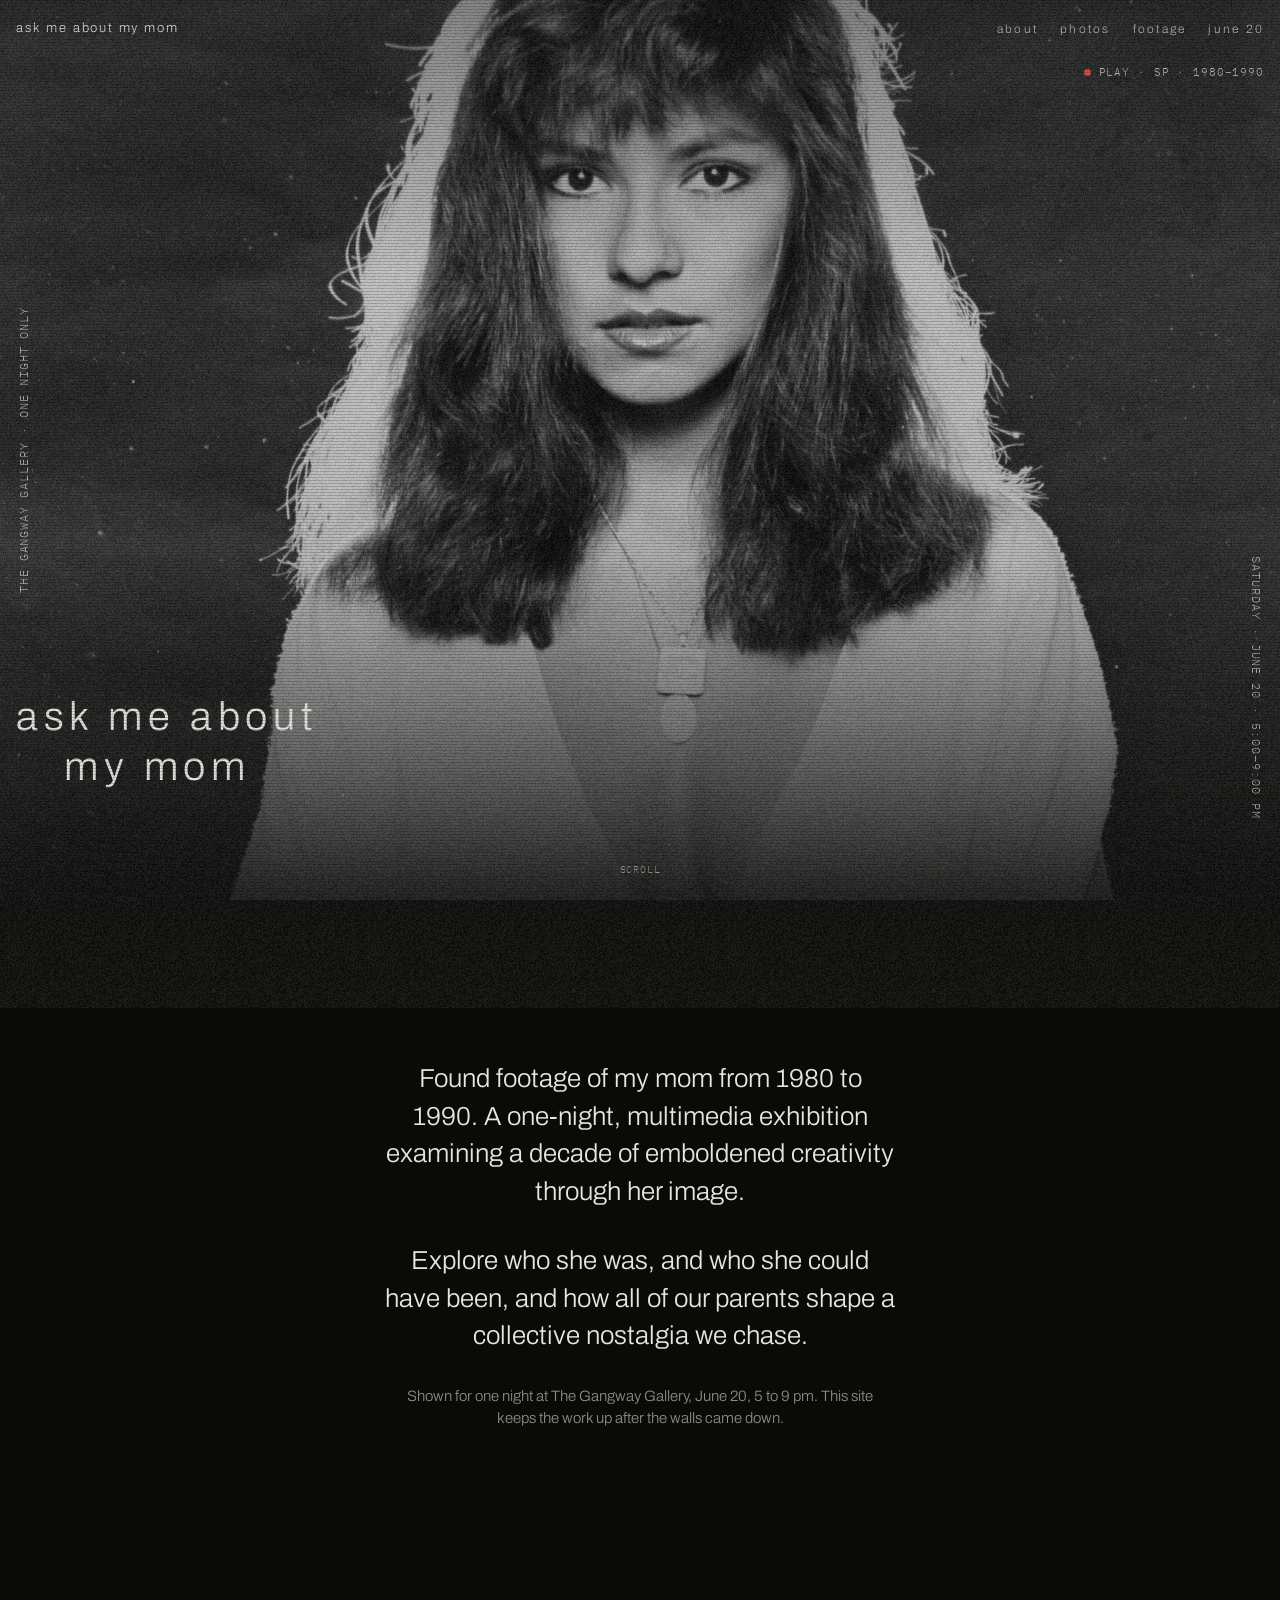
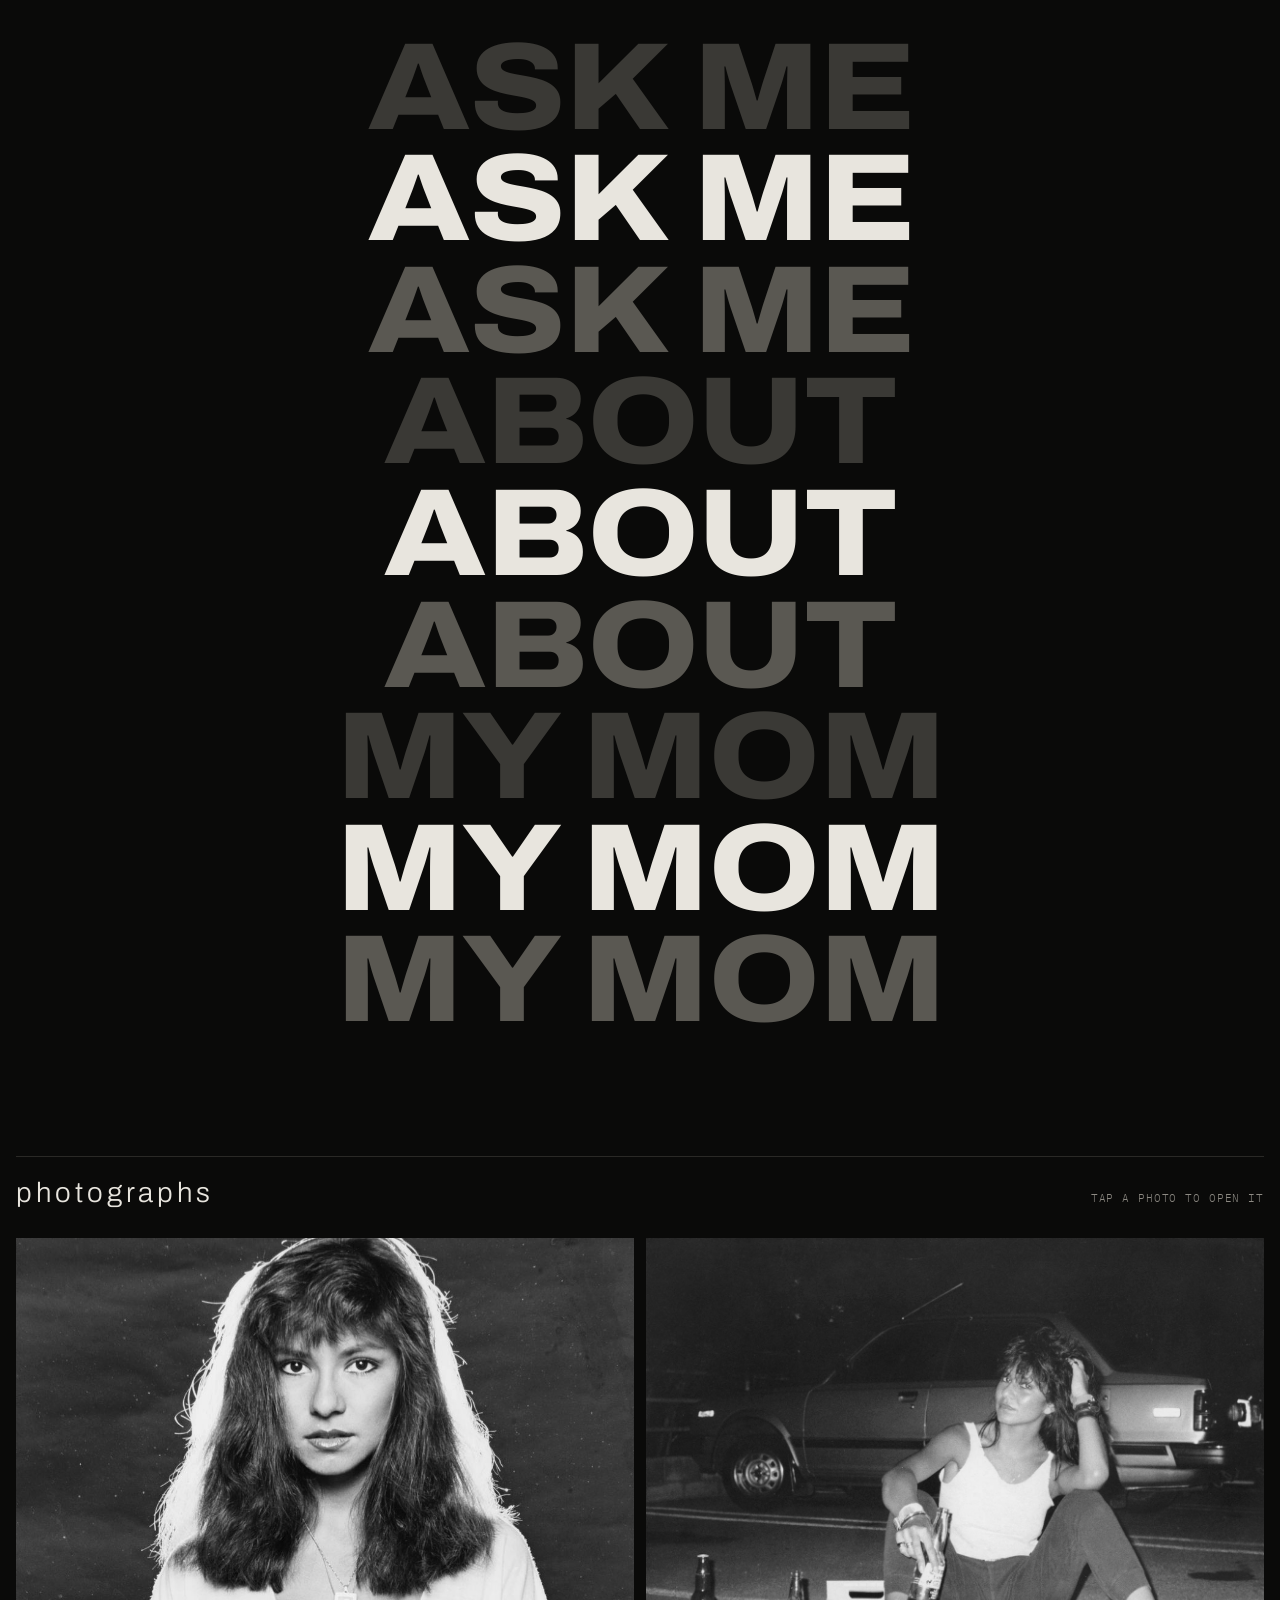
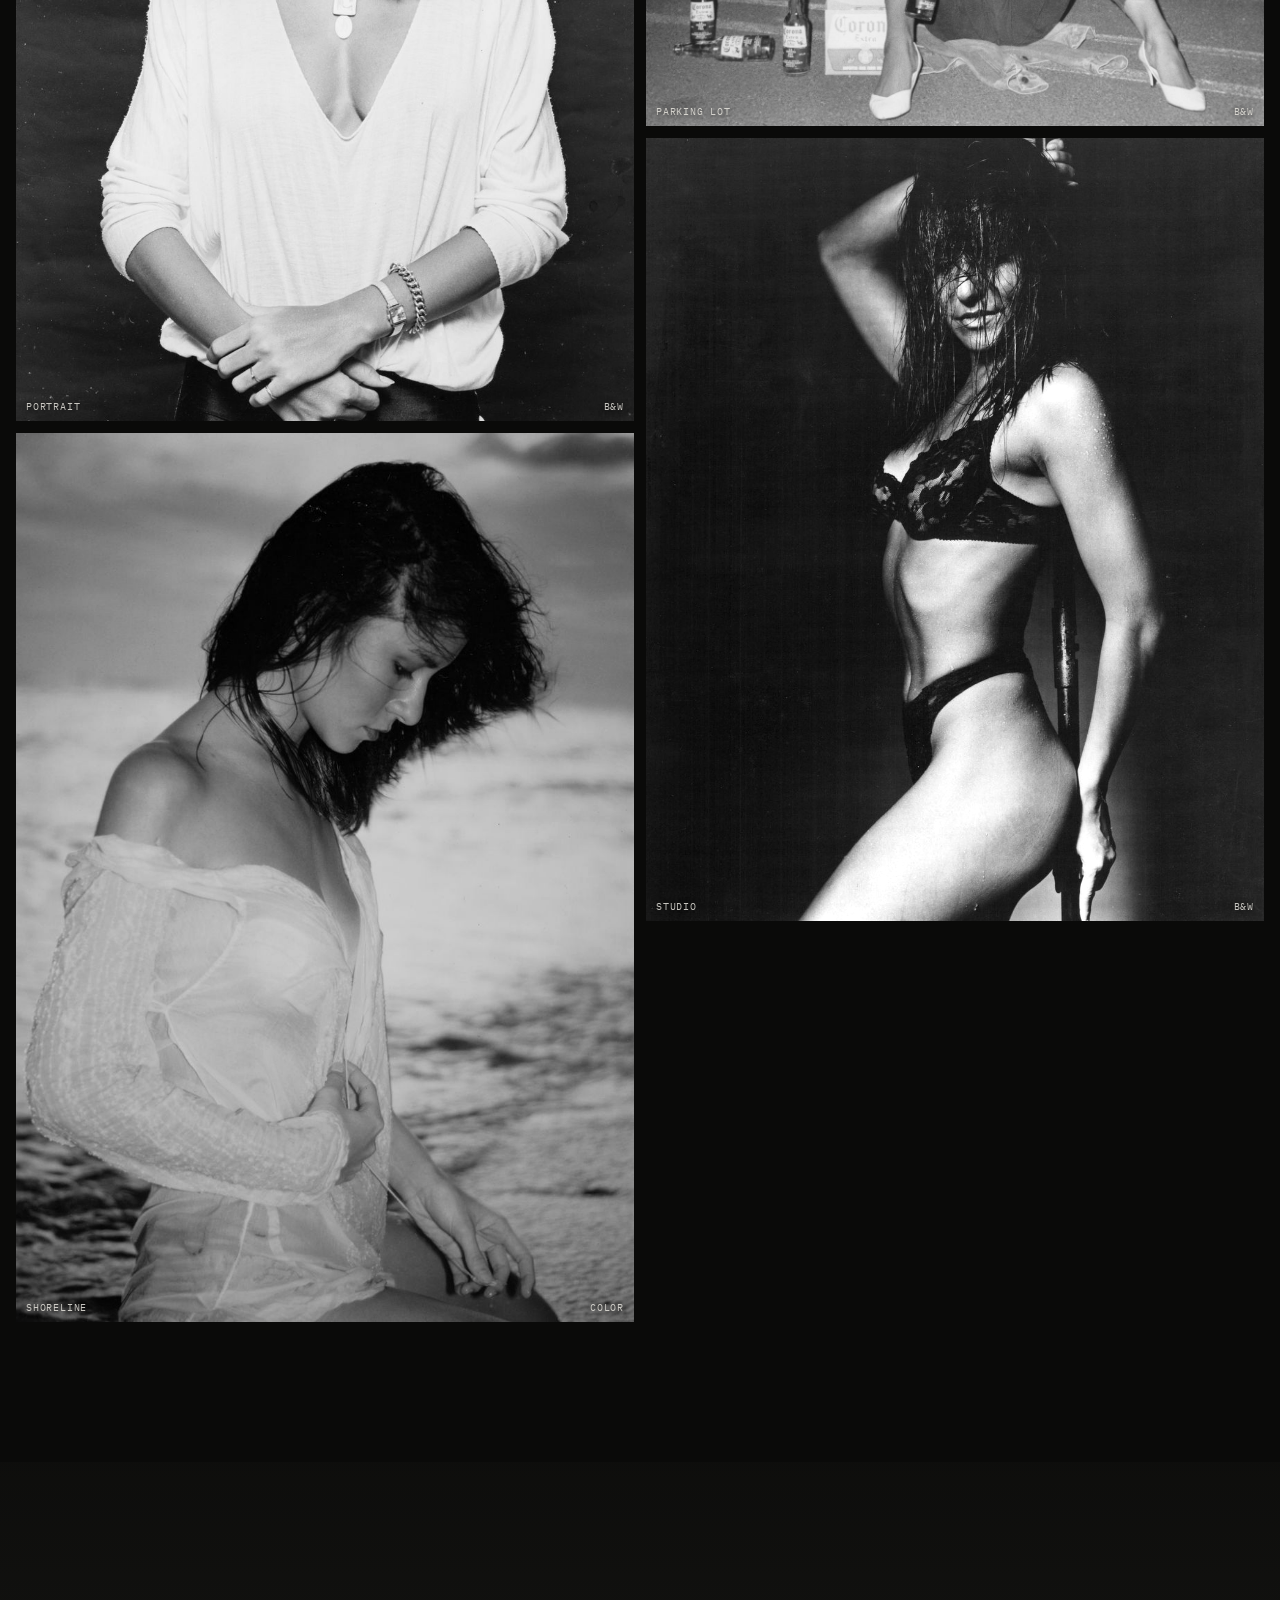
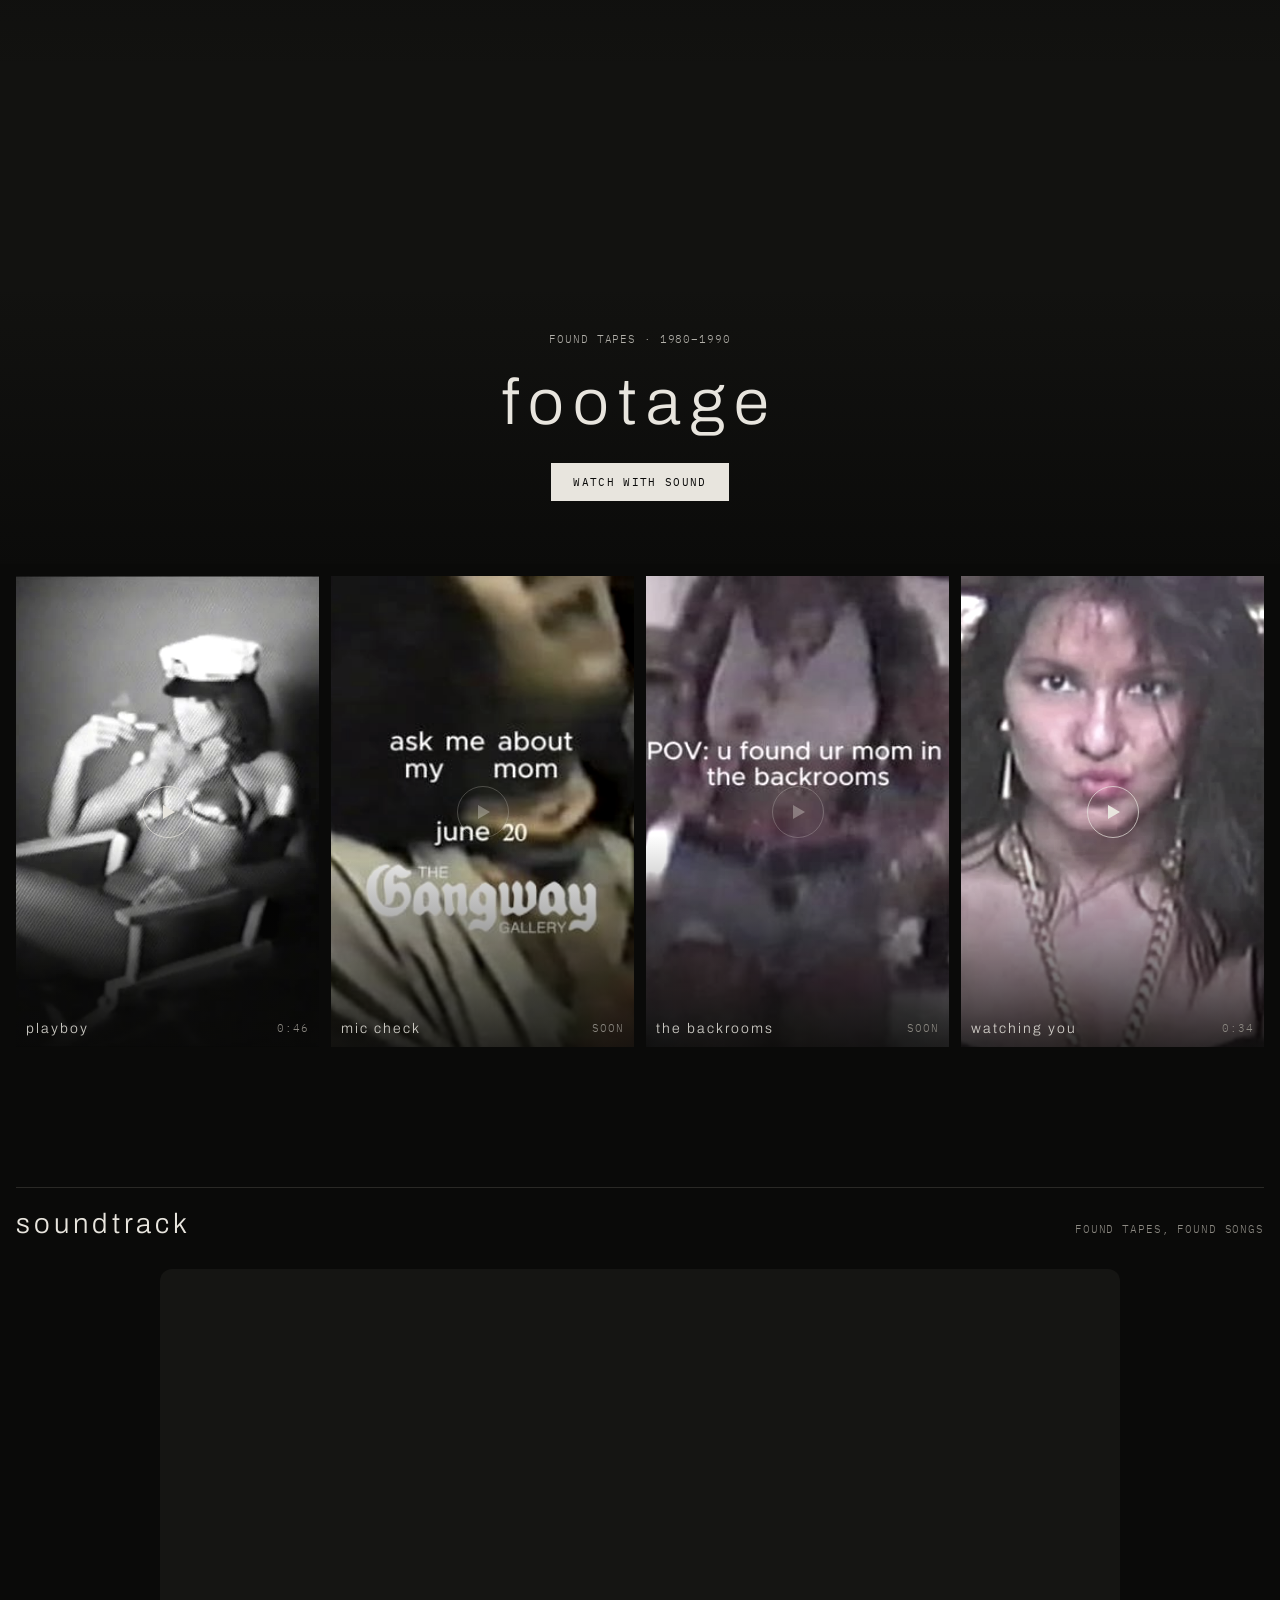
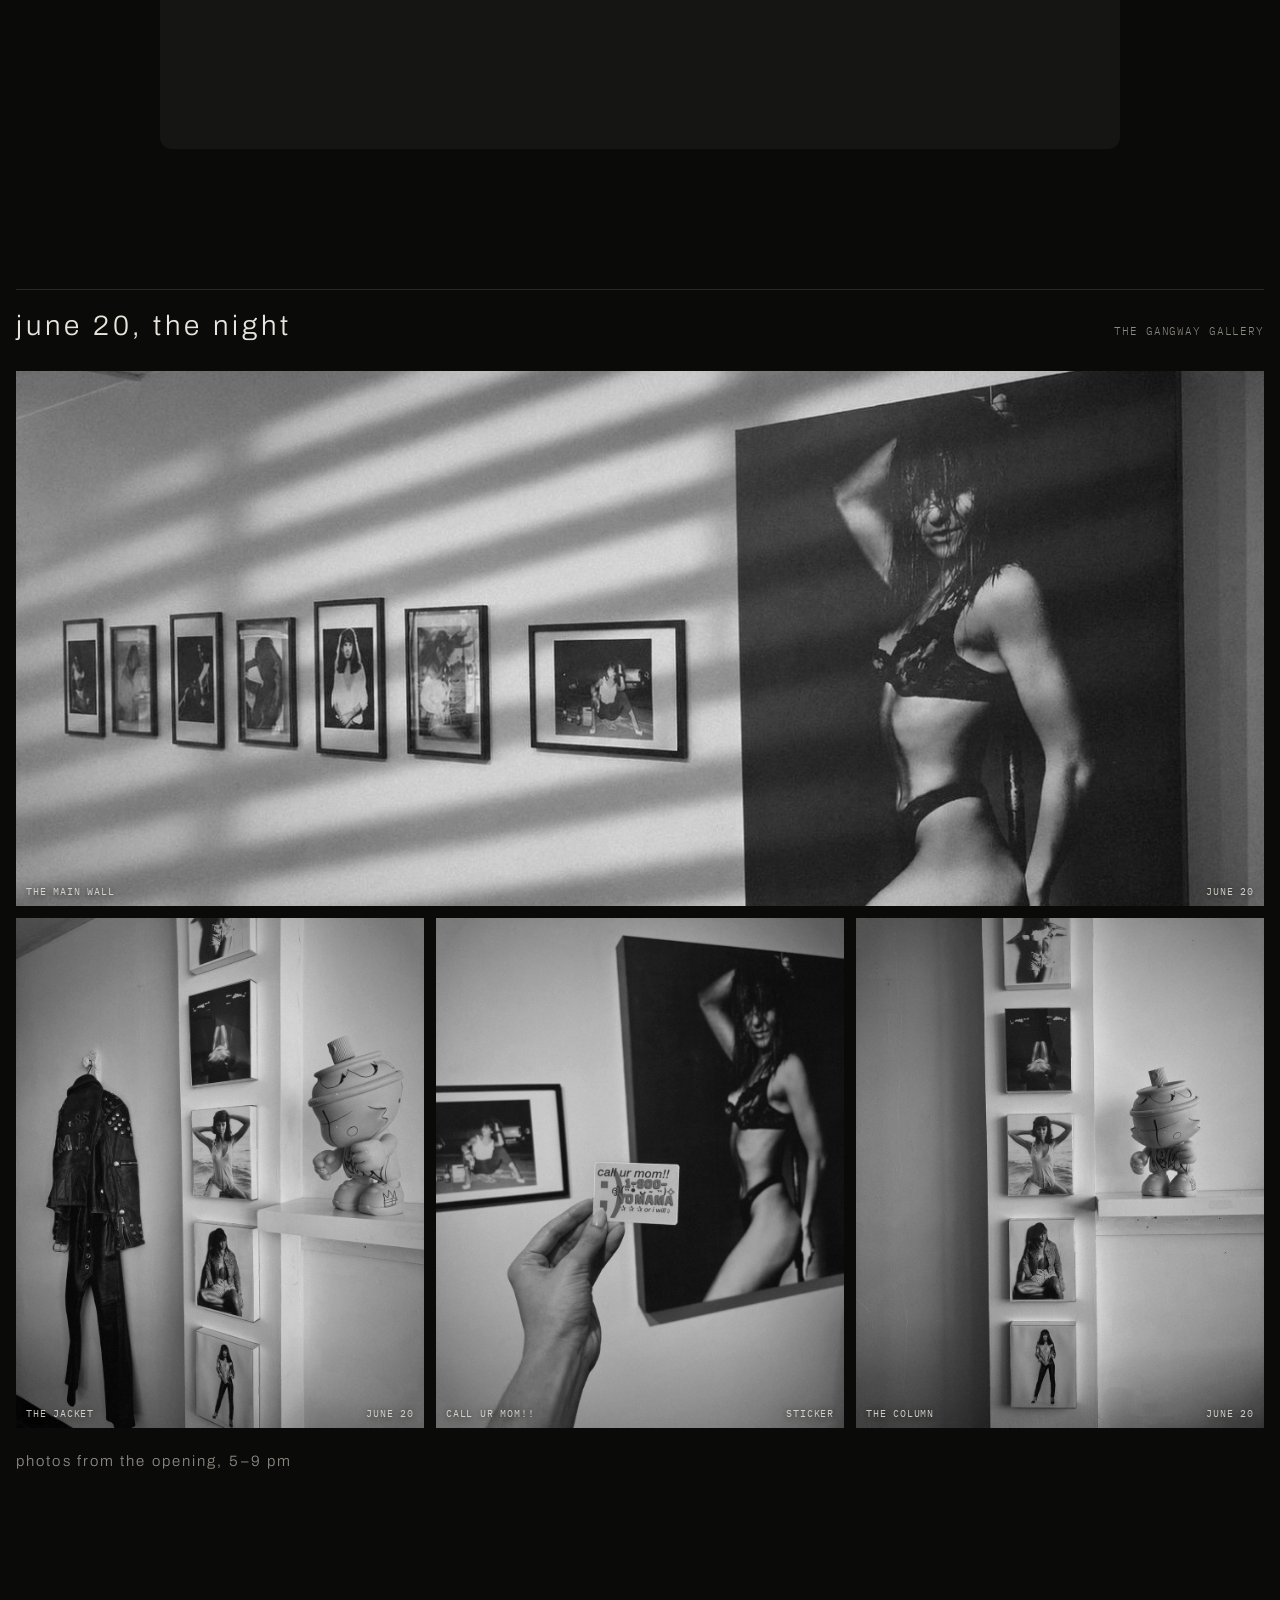
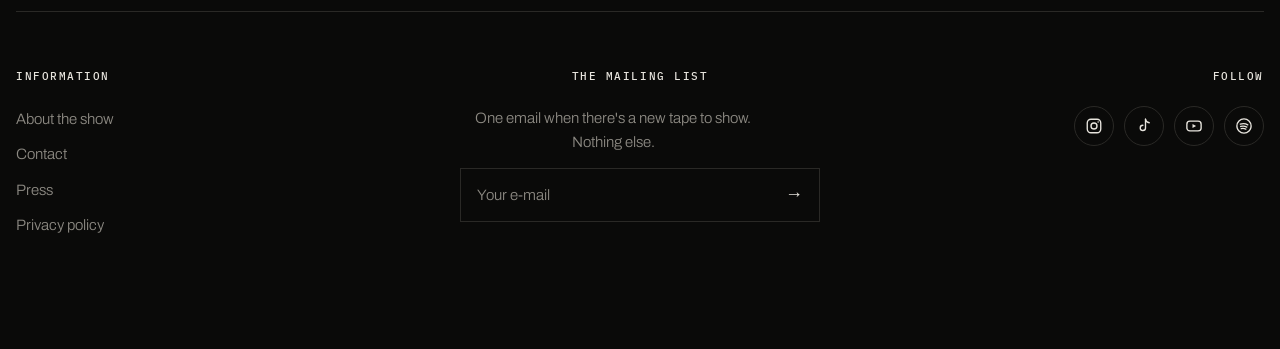
==== index.html @ 62e490b9 "Footage: last card plays the watching you tape with a close still as its cover" ====
<!doctype html>
<html lang="en">
  <head>
    <meta charset="utf-8" />
    <meta name="viewport" content="width=device-width, initial-scale=1, viewport-fit=cover" />
    <meta
      name="description"
      content="A one-night exhibition of found footage and photographs of my mom, 1980 to 1990. The Gangway Gallery, June 20."
    />
    <link rel="canonical" href="https://lanasaldania.com/" />
    <meta property="og:type" content="website" />
    <meta property="og:site_name" content="ask me about my mom" />
    <meta property="og:url" content="https://lanasaldania.com/" />
    <meta property="og:title" content="ask me about my mom" />
    <meta
      property="og:description"
      content="Found footage of my mom from 1980 to 1990. A one-night exhibition at The Gangway Gallery."
    />
    <meta
      property="og:image"
      content="https://lanasaldania.com/media/og/og.jpg"
    />
    <meta property="og:image:width" content="1200" />
    <meta property="og:image:height" content="630" />
    <meta
      property="og:image:alt"
      content="Black and white portrait of a woman in a white blouse next to the words ask me about my mom"
    />
    <meta name="twitter:card" content="summary_large_image" />
    <meta name="twitter:title" content="ask me about my mom" />
    <meta
      name="twitter:description"
      content="Found footage of my mom from 1980 to 1990. A one-night exhibition at The Gangway Gallery."
    />
    <meta
      name="twitter:image"
      content="https://lanasaldania.com/media/og/og.jpg"
    />
    <meta name="theme-color" content="#0a0a09" />
    <title>ask me about my mom</title>
    <link rel="preconnect" href="https://fonts.googleapis.com" />
    <link rel="preconnect" href="https://fonts.gstatic.com" crossorigin />
    <link
      rel="stylesheet"
      href="https://fonts.googleapis.com/css2?family=Archivo:wdth,wght@62..125,200..900&family=IBM+Plex+Mono:wght@400;500&display=swap"
    />
    <link rel="stylesheet" href="css/style.css" />
  </head>
  <body>
    <div class="grain" id="grain" aria-hidden="true"></div>
    <div class="scan" aria-hidden="true"></div>

    <nav class="nav">
      <a class="mark label" href="#top">ask me about my mom</a>
      <ul class="label">
        <li><a href="#about">about</a></li>
        <li><a href="#photos">photos</a></li>
        <li><a href="#footage">footage</a></li>
        <li><a href="#night">june 20</a></li>
      </ul>
    </nav>

    <header class="hero" id="top">
      <img
        src="media/img/photos/portrait.jpg"
        alt="Black and white portrait of her in a loose white blouse"
        fetchpriority="high"
      />
      <div class="tc mono"><i></i>play · sp · 1980–1990</div>
      <div class="edge l mono">the gangway gallery · one night only</div>
      <h1 class="hero-title label"><span>ask me about</span><span>my mom</span></h1>
      <div class="edge r mono">saturday · june 20 · 5:00–9:00 pm</div>
      <div class="cue mono">scroll</div>
    </header>

    <main>
      <section class="wrap" id="about">
        <div class="statement">
          <div>
            <p>
              Found footage of my mom from 1980 to 1990. A one-night, multimedia exhibition
              examining a decade of emboldened creativity through her image.
            </p>
            <p>
              Explore who she was, and who she could have been, and how all of our parents shape a
              collective nostalgia we chase.
            </p>
            <p class="small">
              Shown for one night at The Gangway Gallery, June 20, 5 to 9 pm. This site keeps the
              work up after the walls came down.
            </p>
          </div>
        </div>
      </section>

      <section class="stack wrap" aria-label="ask me about my mom">
        <div class="stack-row" aria-hidden="true">
          <div class="stack-word"><span>ask me</span><span>ask me</span><span>ask me</span></div>
          <div class="stack-word"><span>about</span><span>about</span><span>about</span></div>
          <div class="stack-word"><span>my mom</span><span>my mom</span><span>my mom</span></div>
        </div>
      </section>

      <section class="wrap" id="photos">
        <div class="head">
          <h2 class="label">photographs</h2>
          <span class="mono">tap a photo to open it</span>
        </div>
        <div class="gallery" id="gallery">
          <button class="tile" type="button">
            <img
              src="media/img/photos/portrait-sm.jpg"
              data-full="media/img/photos/portrait.jpg"
              width="1010"
              height="1280"
              alt="Studio portrait in a loose white blouse"
              loading="lazy"
            />
            <figcaption><span>portrait</span><span>b&amp;w</span></figcaption>
          </button>
          <button class="tile" type="button">
            <img
              src="media/img/photos/beach3-sm.jpg"
              data-full="media/img/photos/beach3.jpg"
              width="890"
              height="1280"
              alt="Sitting at the water's edge at dusk in a sheer white shirt"
              loading="lazy"
            />
            <figcaption><span>shoreline</span><span>color</span></figcaption>
          </button>
          <button class="tile" type="button">
            <img
              src="media/img/photos/corona-sm.jpg"
              data-full="media/img/photos/corona.jpg"
              width="1280"
              height="1010"
              alt="Sitting on the pavement in front of a car at night with a bottle in hand"
              loading="lazy"
            />
            <figcaption><span>parking lot</span><span>b&amp;w</span></figcaption>
          </button>
          <button class="tile" type="button">
            <img
              src="media/img/photos/poledance-sm.jpg"
              data-full="media/img/photos/poledance.jpg"
              width="1010"
              height="1280"
              alt="Studio photo against a black backdrop, one arm raised over her head"
              loading="lazy"
            />
            <figcaption><span>studio</span><span>b&amp;w</span></figcaption>
          </button>
        </div>
      </section>

      <section class="tape-banner" id="footage" aria-label="Footage">
        <video
          id="bannerVideo"
          data-src="media/video/found-tapes.mp4"
          muted
          loop
          playsinline
          preload="none"
          aria-hidden="true"
        ></video>
        <div class="tape-banner-text">
          <p class="mono">found tapes · 1980–1990</p>
          <h2 class="label">footage</h2>
          <button
            class="tape-banner-btn"
            type="button"
            data-video="media/video/found-tapes.mp4"
            data-title="found tapes"
          >
            watch with sound
          </button>
        </div>
      </section>

      <section class="wrap" aria-label="More tapes">
        <div class="reels">
          <button
            class="reel"
            type="button"
            data-video="media/video/playboy.mp4"
            data-title="playboy"
          >
            <img src="media/video/playboy-poster.jpg" alt="" loading="lazy" />
            <span class="play"></span>
            <span class="meta"><span class="label">playboy</span><span class="mono">0:46</span></span>
          </button>
          <button class="reel" type="button" data-title="mic check">
            <img src="media/img/footage/mic.jpg" alt="" loading="lazy" />
            <span class="play"></span>
            <span class="meta"><span class="label">mic check</span><span class="mono">soon</span></span>
          </button>
          <button class="reel" type="button" data-title="the backrooms">
            <img src="media/img/footage/hall.jpg" alt="" loading="lazy" />
            <span class="play"></span>
            <span class="meta"><span class="label">the backrooms</span><span class="mono">soon</span></span>
          </button>
          <button
            class="reel"
            type="button"
            data-video="media/video/watching-you.mp4"
            data-title="watching you"
          >
            <img src="media/video/watching-you-poster.jpg" alt="" loading="lazy" />
            <span class="play"></span>
            <span class="meta"><span class="label">watching you</span><span class="mono">0:34</span></span>
          </button>
        </div>
      </section>

      <section class="wrap" id="soundtrack">
        <div class="sound">
          <div class="head">
            <h2 class="label">soundtrack</h2>
            <span class="mono">found tapes, found songs</span>
          </div>
          <iframe
            title="Soundtrack on Spotify"
            src="https://open.spotify.com/embed/artist/2UXXBKdo0RpJl8Ia6xg3wf?utm_source=generator&amp;theme=0"
            allow="autoplay; clipboard-write; encrypted-media; fullscreen; picture-in-picture"
            loading="lazy"
          ></iframe>
        </div>
      </section>

      <section class="wrap" id="night">
        <div class="head">
          <h2 class="label">june 20, the night</h2>
          <span class="mono">the gangway gallery</span>
        </div>
        <div class="night">
          <button class="tile" type="button">
            <img
              src="media/img/night/wall-sm.jpg"
              data-full="media/img/night/wall.jpg"
              width="1280"
              height="960"
              alt="The main wall in afternoon light: blind shadows across a row of framed prints and a large canvas"
              loading="lazy"
            />
            <figcaption><span>the main wall</span><span>june 20</span></figcaption>
          </button>
          <button class="tile" type="button">
            <img
              src="media/img/night/jacket-sm.jpg"
              data-full="media/img/night/jacket.jpg"
              width="960"
              height="1280"
              alt="Studded leather jacket and pants hung beside a column of prints"
              loading="lazy"
            />
            <figcaption><span>the jacket</span><span>june 20</span></figcaption>
          </button>
          <button class="tile" type="button">
            <img
              src="media/img/night/sticker-sm.jpg"
              data-full="media/img/night/sticker.jpg"
              width="960"
              height="1280"
              alt="A pink "call ur mom!! 1-800-YOMAMA" sticker held up in front of the prints"
              loading="lazy"
            />
            <figcaption><span>call ur mom!!</span><span>sticker</span></figcaption>
          </button>
          <button class="tile" type="button">
            <img
              src="media/img/night/column-sm.jpg"
              data-full="media/img/night/column.jpg"
              width="960"
              height="1280"
              alt="A column of five black and white prints next to a mint figure on a shelf"
              loading="lazy"
            />
            <figcaption><span>the column</span><span>june 20</span></figcaption>
          </button>
        </div>
        <p class="night-note label">photos from the opening, 5–9 pm</p>
      </section>

      <div class="wrap">
        <footer>
          <div class="foot-cols">
            <div>
              <h3>information</h3>
              <ul class="foot-links">
                <li><a href="#about">About the show</a></li>
                <li><a href="#">Contact</a></li>
                <li><a href="#">Press</a></li>
                <li><a href="#">Privacy policy</a></li>
              </ul>
            </div>
            <div class="news">
              <h3>the mailing list</h3>
              <p>One email when there's a new tape to show. Nothing else.</p>
              <form id="newsForm" novalidate>
                <label for="newsEmail" class="sr">Email address</label>
                <input id="newsEmail" type="email" placeholder="Your e-mail" autocomplete="email" />
                <button type="submit" aria-label="Join the mailing list">&rarr;</button>
              </form>
              <div class="note mono" id="newsNote" aria-live="polite"></div>
            </div>
            <div class="follow">
              <h3>follow</h3>
              <div class="social">
                <a href="https://www.instagram.com/askmeaboutmymom/" aria-label="Instagram"
                  ><svg viewBox="0 0 24 24" fill="none" stroke="currentColor" stroke-width="1.8">
                    <rect x="3" y="3" width="18" height="18" rx="5" />
                    <circle cx="12" cy="12" r="4" />
                    <circle cx="17.5" cy="6.5" r="1" fill="currentColor" stroke="none" /></svg
                ></a>
                <a href="#" aria-label="TikTok"
                  ><svg
                    viewBox="0 0 24 24"
                    fill="none"
                    stroke="currentColor"
                    stroke-width="1.8"
                    stroke-linecap="round"
                    stroke-linejoin="round"
                  >
                    <path d="M14 3v11.5a3.5 3.5 0 1 1-3.5-3.5" />
                    <path d="M14 3c.5 2.8 2.4 4.5 5 4.7" /></svg
                ></a>
                <a href="#" aria-label="YouTube"
                  ><svg viewBox="0 0 24 24" fill="none" stroke="currentColor" stroke-width="1.8">
                    <rect x="2.5" y="5.5" width="19" height="13" rx="4" />
                    <path d="M10 9.2v5.6l4.8-2.8z" fill="currentColor" stroke="none" /></svg
                ></a>
                <a
                  href="https://open.spotify.com/artist/2UXXBKdo0RpJl8Ia6xg3wf"
                  aria-label="Spotify"
                  ><svg
                    viewBox="0 0 24 24"
                    fill="none"
                    stroke="currentColor"
                    stroke-width="1.8"
                    stroke-linecap="round"
                  >
                    <circle cx="12" cy="12" r="9.5" />
                    <path
                      d="M7 9.5c3.5-1.1 7.2-.8 10 .9M7.6 12.6c2.9-.8 5.8-.5 8.2.8M8.3 15.5c2.2-.5 4.3-.3 6.1.7"
                    /></svg
                ></a>
              </div>
            </div>
          </div>
          <div class="foot-base">
            <span class="mono">&copy; 2026 ask me about my mom</span>
            <span class="mono">1980 — 1990 · shown once</span>
          </div>
        </footer>
      </div>
    </main>

    <div class="vb" id="vb" hidden role="dialog" aria-modal="true" aria-label="Video player">
      <div class="vb-top">
        <span class="label" id="vbTitle"></span>
        <button id="vbClose" type="button">close</button>
      </div>
      <div class="vb-stage"><video id="vbVideo" controls playsinline preload="none"></video></div>
    </div>

    <div class="lb" id="lb" hidden role="dialog" aria-modal="true" aria-label="Photo viewer">
      <div class="lb-top">
        <span class="mono" id="lbCount">1 / 6</span
        ><button id="lbClose" type="button">close</button>
      </div>
      <div class="lb-stage" id="lbStage"><img id="lbImg" alt="" /></div>
      <div class="lb-bot">
        <button id="lbPrev" type="button">prev</button><span class="label" id="lbCap"></span
        ><button id="lbNext" type="button">next</button>
      </div>
    </div>

    <script src="js/main.js"></script>
  </body>
</html>
---- css/style.css ----
/* Layout: full-bleed photo opener, then a single quiet column of text, an image wall, footage reels and the night itself. Monochrome, VHS grain over everything. */
:root {
  --ink: #0a0a09;
  --ink-2: #151513;
  --paper: #e8e5de;
  --dim: #8d8a83;
  --line: #2a2926;
  --rec: #d2483a;
  --display: 'Archivo', 'Helvetica Neue', Arial, sans-serif;
  --body: 'Archivo', 'Helvetica Neue', Arial, sans-serif;
  --mono: 'IBM Plex Mono', ui-monospace, Menlo, monospace;
  --gutter: max(16px, env(safe-area-inset-left, 0px));
  --gutter-r: max(16px, env(safe-area-inset-right, 0px));
  color-scheme: dark;
}
* {
  box-sizing: border-box;
}
[hidden] {
  display: none !important;
}
html {
  background: var(--ink);
}
body {
  margin: 0;
  background: var(--ink);
  color: var(--paper);
  font-family: var(--body);
  font-variation-settings: 'wdth' 100;
  font-weight: 300;
  font-size: 16px;
  line-height: 1.6;
  -webkit-font-smoothing: antialiased;
  overflow-x: hidden;
}
body::before {
  content: '';
  position: fixed;
  inset: 0 0 auto;
  height: env(safe-area-inset-top, 0px);
  z-index: 10;
  background: var(--ink);
}
a {
  color: inherit;
}
img {
  display: block;
  max-width: 100%;
}
:focus-visible {
  outline: 1px solid var(--paper);
  outline-offset: 3px;
}

/* grain + scanlines */
.grain {
  position: fixed;
  inset: -12%;
  z-index: 50;
  pointer-events: none;
  opacity: 0.09;
  background-size: 180px;
  will-change: transform;
  animation: grain 1s steps(6) infinite;
}
.scan {
  position: fixed;
  inset: 0;
  z-index: 49;
  pointer-events: none;
  background: repeating-linear-gradient(to bottom, rgba(0, 0, 0, 0.18) 0 1px, transparent 1px 3px);
}
/* while a photo or video is open full screen, hold the grain still */
body.viewing .grain {
  animation-play-state: paused;
}
@keyframes grain {
  0% {
    transform: translate(0, 0);
  }
  20% {
    transform: translate(-4%, 3%);
  }
  40% {
    transform: translate(3%, -5%);
  }
  60% {
    transform: translate(-2%, 6%);
  }
  80% {
    transform: translate(5%, 1%);
  }
  100% {
    transform: translate(0, 0);
  }
}

.sr {
  position: absolute;
  width: 1px;
  height: 1px;
  overflow: hidden;
  clip: rect(0 0 0 0);
  white-space: nowrap;
}
.label {
  font-family: var(--body);
  font-weight: 300;
  text-transform: lowercase;
  letter-spacing: 0.14em;
  line-height: 1.25;
}
.mono {
  font-family: var(--mono);
  font-size: 11px;
  letter-spacing: 0.08em;
  text-transform: uppercase;
  color: var(--dim);
}

/* nav */
.nav {
  position: fixed;
  top: env(safe-area-inset-top, 0px);
  left: 0;
  right: 0;
  z-index: 20;
  display: flex;
  justify-content: space-between;
  align-items: center;
  padding: 18px var(--gutter-r) 18px var(--gutter);
  mix-blend-mode: difference;
  color: #fff;
}
.nav .mark {
  font-size: 13px;
  text-decoration: none;
}
.nav ul {
  display: flex;
  gap: 22px;
  list-style: none;
  margin: 0;
  padding: 0;
}
.nav ul a {
  font-size: 12px;
  text-decoration: none;
  opacity: 0.75;
}
.nav ul a:hover {
  opacity: 1;
}
@media (max-width: 560px) {
  .nav ul {
    display: none;
  }
}

/* hero */
.hero {
  position: relative;
  height: 100svh;
  min-height: 560px;
  overflow: hidden;
  background: var(--ink);
}
.hero img {
  position: absolute;
  inset: 0;
  width: 100%;
  height: 100%;
  object-fit: cover;
  object-position: 50% 12%;
  filter: grayscale(1) contrast(1.06) brightness(0.82);
  transform: scale(1.06);
  animation: settle 2.6s cubic-bezier(0.2, 0.7, 0.2, 1) forwards;
}
@keyframes settle {
  to {
    transform: scale(1);
  }
}
.hero::after {
  content: '';
  position: absolute;
  inset: 0;
  background: linear-gradient(
    to bottom,
    rgba(10, 10, 9, 0.35),
    transparent 30%,
    transparent 62%,
    rgba(10, 10, 9, 0.9)
  );
}
.hero-title {
  position: absolute;
  z-index: 2;
  left: var(--gutter);
  bottom: clamp(48px, 9vh, 96px);
  font-size: clamp(22px, 3.4vw, 40px);
}
.hero-title span {
  display: block;
}
.hero-title span + span {
  padding-left: 1.2em;
}
.edge {
  position: absolute;
  z-index: 2;
  writing-mode: vertical-rl;
  font-size: 12px;
  color: rgba(232, 229, 222, 0.7);
}
.edge.l {
  left: calc(var(--gutter) - 2px);
  top: 50%;
  transform: translateY(-50%) rotate(180deg);
}
.edge.r {
  right: calc(var(--gutter-r) - 2px);
  bottom: clamp(48px, 9vh, 96px);
}
.tc {
  position: absolute;
  z-index: 2;
  right: var(--gutter-r);
  top: calc(64px + env(safe-area-inset-top, 0px));
  color: rgba(232, 229, 222, 0.8);
  display: flex;
  align-items: center;
  gap: 8px;
}
.tc i {
  width: 7px;
  height: 7px;
  border-radius: 50%;
  background: var(--rec);
  animation: blink 1.4s steps(2) infinite;
}
@keyframes blink {
  50% {
    opacity: 0;
  }
}
.cue {
  position: absolute;
  z-index: 2;
  left: 50%;
  bottom: 22px;
  transform: translateX(-50%);
  color: rgba(232, 229, 222, 0.55);
  font-size: 10px;
}

/* statement */
.wrap {
  padding-left: var(--gutter);
  padding-right: var(--gutter-r);
}
.statement {
  padding-block: clamp(80px, 14vw, 160px);
  max-width: 760px;
  margin: 0 auto;
  text-align: center;
}
.statement p {
  margin: 0 auto 1.2em;
  font-size: clamp(19px, 2.1vw, 26px);
  line-height: 1.45;
  max-width: 34ch;
  text-wrap: pretty;
}
.statement p.small {
  font-size: 15px;
  color: var(--dim);
  max-width: 52ch;
}

/* stacked type */
.stack {
  padding-block: 24px clamp(60px, 10vw, 120px);
  overflow: hidden;
}
.stack-row {
  display: flex;
  flex-direction: column;
  align-items: center;
  font-family: var(--display);
  font-weight: 800;
  font-variation-settings: 'wdth' 112;
  text-transform: uppercase;
  font-size: clamp(40px, 17vw, 124px);
  line-height: 0.9;
  letter-spacing: -0.01em;
  white-space: nowrap;
}
.stack-word {
  display: grid;
  justify-items: center;
}
.stack-word span:nth-child(1) {
  color: #3a3935;
}
.stack-word span:nth-child(2) {
  color: var(--paper);
}
.stack-word span:nth-child(3) {
  color: #5a5852;
}

/* section heads */
.head {
  display: flex;
  justify-content: space-between;
  align-items: baseline;
  gap: 16px;
  border-top: 1px solid var(--line);
  padding-block: 18px 28px;
  max-width: 1400px;
  margin: 0 auto;
}
.head h2 {
  margin: 0;
  font-size: clamp(20px, 2.4vw, 28px);
  font-weight: 300;
}

/* gallery */
.gallery {
  max-width: 1400px;
  margin: 0 auto;
  columns: 2 300px;
  column-gap: 12px;
  padding-bottom: clamp(80px, 12vw, 140px);
}
.tile {
  break-inside: avoid;
  margin: 0 0 12px;
  position: relative;
  cursor: zoom-in;
  background: var(--ink-2);
  overflow: hidden;
  display: block;
  width: 100%;
  padding: 0;
  border: 0;
  color: inherit;
  text-align: left;
}
.tile img {
  width: 100%;
  height: auto;
  filter: grayscale(1) contrast(1.05);
  transition:
    filter 0.7s ease,
    transform 0.9s cubic-bezier(0.2, 0.7, 0.2, 1);
}
.tile:hover img,
.tile:focus-visible img,
.tile.on img {
  filter: grayscale(0) contrast(1);
  transform: scale(1.02);
}
.tile figcaption {
  position: absolute;
  left: 10px;
  bottom: 8px;
  right: 10px;
  display: flex;
  justify-content: space-between;
  color: rgba(232, 229, 222, 0.85);
  font-family: var(--mono);
  font-size: 10px;
  letter-spacing: 0.08em;
  text-transform: uppercase;
  text-shadow: 0 1px 6px rgba(0, 0, 0, 0.7);
}
.ph {
  aspect-ratio: 4/5;
  display: grid;
  place-items: center;
  border: 1px dashed var(--line);
  background: repeating-linear-gradient(135deg, var(--ink-2) 0 10px, var(--ink) 10px 20px);
}
.ph.wide {
  aspect-ratio: 4/3;
}
.ph .mono {
  text-align: center;
}

/* footage: full-width banner */
.tape-banner {
  position: relative;
  height: min(78vh, 62vw);
  min-height: 360px;
  overflow: hidden;
  background: var(--ink-2);
  margin-bottom: 12px;
}
.tape-banner video {
  opacity: 0;
  transition: opacity 1.6s ease;
  position: absolute;
  inset: 0;
  width: 100%;
  height: 100%;
  object-fit: cover;
  filter: saturate(0.8) contrast(1.05);
}
.tape-banner::after {
  content: '';
  position: absolute;
  inset: 0;
  background:
    linear-gradient(to bottom, rgba(10, 10, 9, 0.55), transparent 30%, transparent 60%, rgba(10, 10, 9, 0.85)),
    rgba(10, 10, 9, 0.25);
}
.tape-banner-text {
  position: absolute;
  z-index: 2;
  inset: auto 0 clamp(32px, 7vh, 72px);
  display: grid;
  justify-items: center;
  gap: 14px;
  text-align: center;
  padding-left: max(16px, env(safe-area-inset-left, 0px));
  padding-right: max(16px, env(safe-area-inset-right, 0px));
}
.tape-banner-text p {
  margin: 0;
  color: rgba(232, 229, 222, 0.75);
}
.tape-banner-text h2 {
  margin: 0;
  font-size: clamp(32px, 5vw, 64px);
  font-weight: 300;
}
.tape-banner video.ready {
  opacity: 1;
}
.tape-banner-btn {
  margin-top: 6px;
  padding: 12px 22px;
  background: var(--paper);
  color: var(--ink);
  border: 0;
  font-family: var(--mono);
  font-size: 11px;
  letter-spacing: 0.12em;
  text-transform: uppercase;
  cursor: pointer;
  transition: background 0.2s;
}
.tape-banner-btn:hover {
  background: #fff;
}

/* footage: cards */
.reels {
  max-width: 1400px;
  margin: 0 auto;
  display: grid;
  grid-template-columns: repeat(4, minmax(0, 1fr));
  gap: 12px;
  padding-bottom: clamp(80px, 12vw, 140px);
}
@media (max-width: 900px) {
  .reels {
    grid-template-columns: repeat(2, minmax(0, 1fr));
  }
}
.reel {
  display: block;
  width: 100%;
  padding: 0;
  border: 0;
  color: inherit;
  text-align: left;
  font: inherit;
  cursor: pointer;
  position: relative;
  aspect-ratio: 9/14;
  overflow: hidden;
  background: var(--ink-2);
}
.reel img {
  width: 100%;
  height: 100%;
  object-fit: cover;
  filter: saturate(0.55) contrast(1.1);
}
.reel::after {
  content: '';
  position: absolute;
  inset: 0;
  background: linear-gradient(transparent 55%, rgba(10, 10, 9, 0.85));
}
.reel .play {
  position: absolute;
  z-index: 2;
  top: 50%;
  left: 50%;
  width: 52px;
  height: 52px;
  margin: -26px 0 0 -26px;
  border: 1px solid rgba(232, 229, 222, 0.7);
  border-radius: 50%;
  display: grid;
  place-items: center;
}
.reel .play::before {
  content: '';
  border-left: 12px solid var(--paper);
  border-top: 7px solid transparent;
  border-bottom: 7px solid transparent;
  margin-left: 3px;
}
.reel .meta {
  position: absolute;
  z-index: 2;
  left: 10px;
  right: 10px;
  bottom: 10px;
  display: flex;
  justify-content: space-between;
  gap: 8px;
  color: rgba(232, 229, 222, 0.85);
}
.reel .meta span:first-child {
  font-size: 14px;
}

/* the night */
.night {
  max-width: 1400px;
  margin: 0 auto;
  display: grid;
  grid-template-columns: repeat(3, minmax(0, 1fr));
  gap: 12px;
  padding-bottom: 24px;
}
.night .tile {
  margin: 0;
  aspect-ratio: 4 / 5;
}
.night .tile img {
  height: 100%;
  object-fit: cover;
}
/* the main wall runs wide across the top */
.night .tile:first-child {
  grid-column: 1 / -1;
  aspect-ratio: 21 / 9;
}
@media (max-width: 720px) {
  .night {
    grid-template-columns: 1fr 1fr;
  }
  .night .tile:first-child {
    aspect-ratio: 4 / 3;
  }
  .night .tile:last-child {
    grid-column: 1 / -1;
    aspect-ratio: 4 / 3;
  }
}
.night-note {
  max-width: 1400px;
  margin: 0 auto;
  padding-bottom: clamp(80px, 12vw, 140px);
  color: var(--dim);
  font-size: 15px;
}

/* soundtrack */
.sound {
  max-width: 1400px;
  margin: 0 auto;
  padding-bottom: clamp(80px, 12vw, 140px);
}
.sound iframe {
  display: block;
  width: 100%;
  max-width: 960px;
  height: 480px;
  margin: 0 auto;
  border: 0;
  border-radius: 12px;
  background: var(--ink-2);
}
@media (max-width: 720px) {
  .sound iframe {
    height: 420px;
  }
}

/* footer */
footer {
  max-width: 1400px;
  margin: 0 auto;
  border-top: 1px solid var(--line);
  padding-block: 56px calc(28px + env(safe-area-inset-bottom, 0px));
}
.foot-cols {
  display: grid;
  grid-template-columns: 1fr minmax(0, 360px) 1fr;
  gap: 40px;
}
.foot-cols > .news {
  text-align: center;
}
.news p {
  margin-inline: auto;
}
.news form {
  margin-inline: auto;
  text-align: left;
}
.foot-cols > .follow {
  justify-self: end;
  text-align: right;
}
.social {
  justify-content: flex-end;
}
.foot-cols h3 {
  margin: 0 0 20px;
  font-family: var(--mono);
  font-size: 11px;
  font-weight: 500;
  letter-spacing: 0.14em;
  text-transform: uppercase;
  color: var(--paper);
}
.foot-links {
  list-style: none;
  margin: 0;
  padding: 0;
  display: grid;
  gap: 10px;
}
.foot-links a {
  text-decoration: none;
  color: var(--dim);
  font-size: 15px;
}
.foot-links a:hover {
  color: var(--paper);
}
.news p {
  margin: 0 0 14px;
  color: var(--dim);
  font-size: 15px;
  max-width: 34ch;
}
.news form {
  display: flex;
  max-width: 360px;
  border: 1px solid var(--line);
}
.news input {
  flex: 1;
  min-width: 0;
  background: transparent;
  border: 0;
  color: var(--paper);
  font: inherit;
  font-size: 15px;
  padding: 14px 16px;
}
.news input::placeholder {
  color: var(--dim);
}
.news input:focus {
  outline: none;
}
.news form:focus-within {
  border-color: var(--dim);
}
.news button {
  background: none;
  border: 0;
  color: var(--paper);
  padding: 0 16px;
  cursor: pointer;
  font-size: 18px;
}
.news .note {
  margin-top: 10px;
  min-height: 1.4em;
}
.social {
  display: flex;
  gap: 10px;
  flex-wrap: wrap;
}
.social a {
  width: 40px;
  height: 40px;
  border-radius: 50%;
  border: 1px solid var(--line);
  display: grid;
  place-items: center;
  color: var(--paper);
  transition:
    border-color 0.2s,
    background 0.2s;
}
.social a:hover {
  border-color: var(--dim);
  background: var(--ink-2);
}
.social svg {
  width: 18px;
  height: 18px;
}
.foot-base {
  margin-top: 56px;
  display: flex;
  justify-content: space-between;
  flex-wrap: wrap;
  gap: 12px;
}
@media (max-width: 820px) {
  .foot-cols {
    grid-template-columns: 1fr;
    gap: 36px;
  }
  .foot-cols > .news,
  .foot-cols > .follow {
    text-align: left;
    justify-self: stretch;
  }
  .news p,
  .news form {
    margin-inline: 0;
  }
  .social {
    justify-content: flex-start;
  }
  .foot-base {
    margin-top: 40px;
  }
}

/* lightbox */
.lb {
  position: fixed;
  inset: 0;
  height: 100dvh;
  z-index: 60;
  background: var(--ink);
  display: grid;
  grid-template-rows: auto 1fr auto;
  padding: calc(14px + env(safe-area-inset-top, 0px)) var(--gutter-r)
    calc(14px + env(safe-area-inset-bottom, 0px)) var(--gutter);
}
.lb-top,
.lb-bot {
  display: flex;
  justify-content: space-between;
  align-items: center;
  gap: 12px;
}
.lb-stage {
  position: relative;
  min-height: 0;
  margin-block: 12px;
}
.lb-stage img {
  position: absolute;
  inset: 0;
  width: 100%;
  height: 100%;
  max-width: none;
  object-fit: contain;
}
.lb button {
  background: none;
  border: 1px solid var(--line);
  color: var(--paper);
  font-family: var(--mono);
  font-size: 11px;
  letter-spacing: 0.08em;
  text-transform: uppercase;
  padding: 10px 14px;
  cursor: pointer;
}
.lb button:hover {
  border-color: var(--dim);
}

/* ---------- scroll effects (only when motion is allowed; see .fx in script) ---------- */
#dust {
  position: fixed;
  inset: 0;
  width: 100%;
  height: 100%;
  z-index: 48;
  pointer-events: none;
}

/* 1. fade and rise */
.fx .rv {
  opacity: 0;
  transform: translateY(28px);
  transition:
    opacity 0.9s ease,
    transform 1.1s cubic-bezier(0.2, 0.7, 0.2, 1);
  transition-delay: var(--d, 0s);
}
.fx .rv.in {
  opacity: 1;
  transform: none;
}

/* 2. photos develop like a print in the tray */
.fx .tile img {
  transition:
    filter 1.4s ease,
    transform 0.9s cubic-bezier(0.2, 0.7, 0.2, 1);
}
.fx .tile:not(.dev) img {
  filter: grayscale(1) brightness(0.12) contrast(1.4) blur(6px);
  transform: scale(1.04);
}
.fx .tile.dev img {
  filter: grayscale(1) brightness(1) contrast(1.05) blur(0);
}
.fx .tile.dev:hover img,
.fx .tile.dev:focus-visible img,
.fx .tile.dev.on img {
  filter: grayscale(0) brightness(1) contrast(1) blur(0);
}
.fx .tile figcaption {
  transition: opacity 0.6s ease 1s;
}
.fx .tile:not(.dev) figcaption {
  opacity: 0;
}

/* 3. stacked type: rows switch on one at a time */
.fx .stack-word span {
  color: #1c1b19;
}
.fx .stack-word span.on {
  animation: track 0.5s steps(1, end) forwards;
}
.fx .stack-word span.on:nth-child(1) {
  --c: #3a3935;
}
.fx .stack-word span.on:nth-child(2) {
  --c: var(--paper);
}
.fx .stack-word span.on:nth-child(3) {
  --c: #5a5852;
}
@keyframes track {
  0% {
    color: var(--c);
    transform: translateX(-6px);
    clip-path: inset(0 0 55% 0);
  }
  20% {
    color: #1c1b19;
    transform: none;
    clip-path: none;
  }
  40% {
    color: var(--c);
    transform: translateX(4px);
    clip-path: inset(40% 0 0 0);
  }
  60% {
    color: var(--c);
    transform: none;
    clip-path: none;
  }
  100% {
    color: var(--c);
  }
}

@media (prefers-reduced-motion: reduce) {
  .grain,
  .hero img,
  .tc i {
    animation: none;
  }
  .hero img {
    transform: none;
  }
  .tile img {
    transition: none;
  }
}

.reel:not([data-video]) {
  cursor: default;
}
.reel:not([data-video]) .play {
  opacity: 0.35;
}
.reel img {
  transition: transform 0.6s cubic-bezier(0.2, 0.7, 0.2, 1);
}
.reel[data-video]:hover img,
.reel[data-video]:focus-visible img {
  transform: scale(1.04);
}

/* video viewer */
.vb {
  position: fixed;
  inset: 0;
  height: 100dvh;
  z-index: 60;
  background: var(--ink);
  display: grid;
  grid-template-rows: auto 1fr;
  padding: calc(14px + env(safe-area-inset-top, 0px)) max(16px, env(safe-area-inset-right, 0px))
    calc(14px + env(safe-area-inset-bottom, 0px)) max(16px, env(safe-area-inset-left, 0px));
}
.vb-top {
  display: flex;
  justify-content: space-between;
  align-items: center;
  gap: 12px;
}
.vb-stage {
  position: relative;
  min-height: 0;
  margin-top: 12px;
}
.vb-stage video {
  position: absolute;
  inset: 0;
  width: 100%;
  height: 100%;
  object-fit: contain;
  background: var(--ink);
}
.vb button {
  background: none;
  border: 1px solid var(--line);
  color: var(--paper);
  font-family: var(--mono);
  font-size: 11px;
  letter-spacing: 0.08em;
  text-transform: uppercase;
  padding: 10px 14px;
  cursor: pointer;
}
.vb button:hover {
  border-color: var(--dim);
}
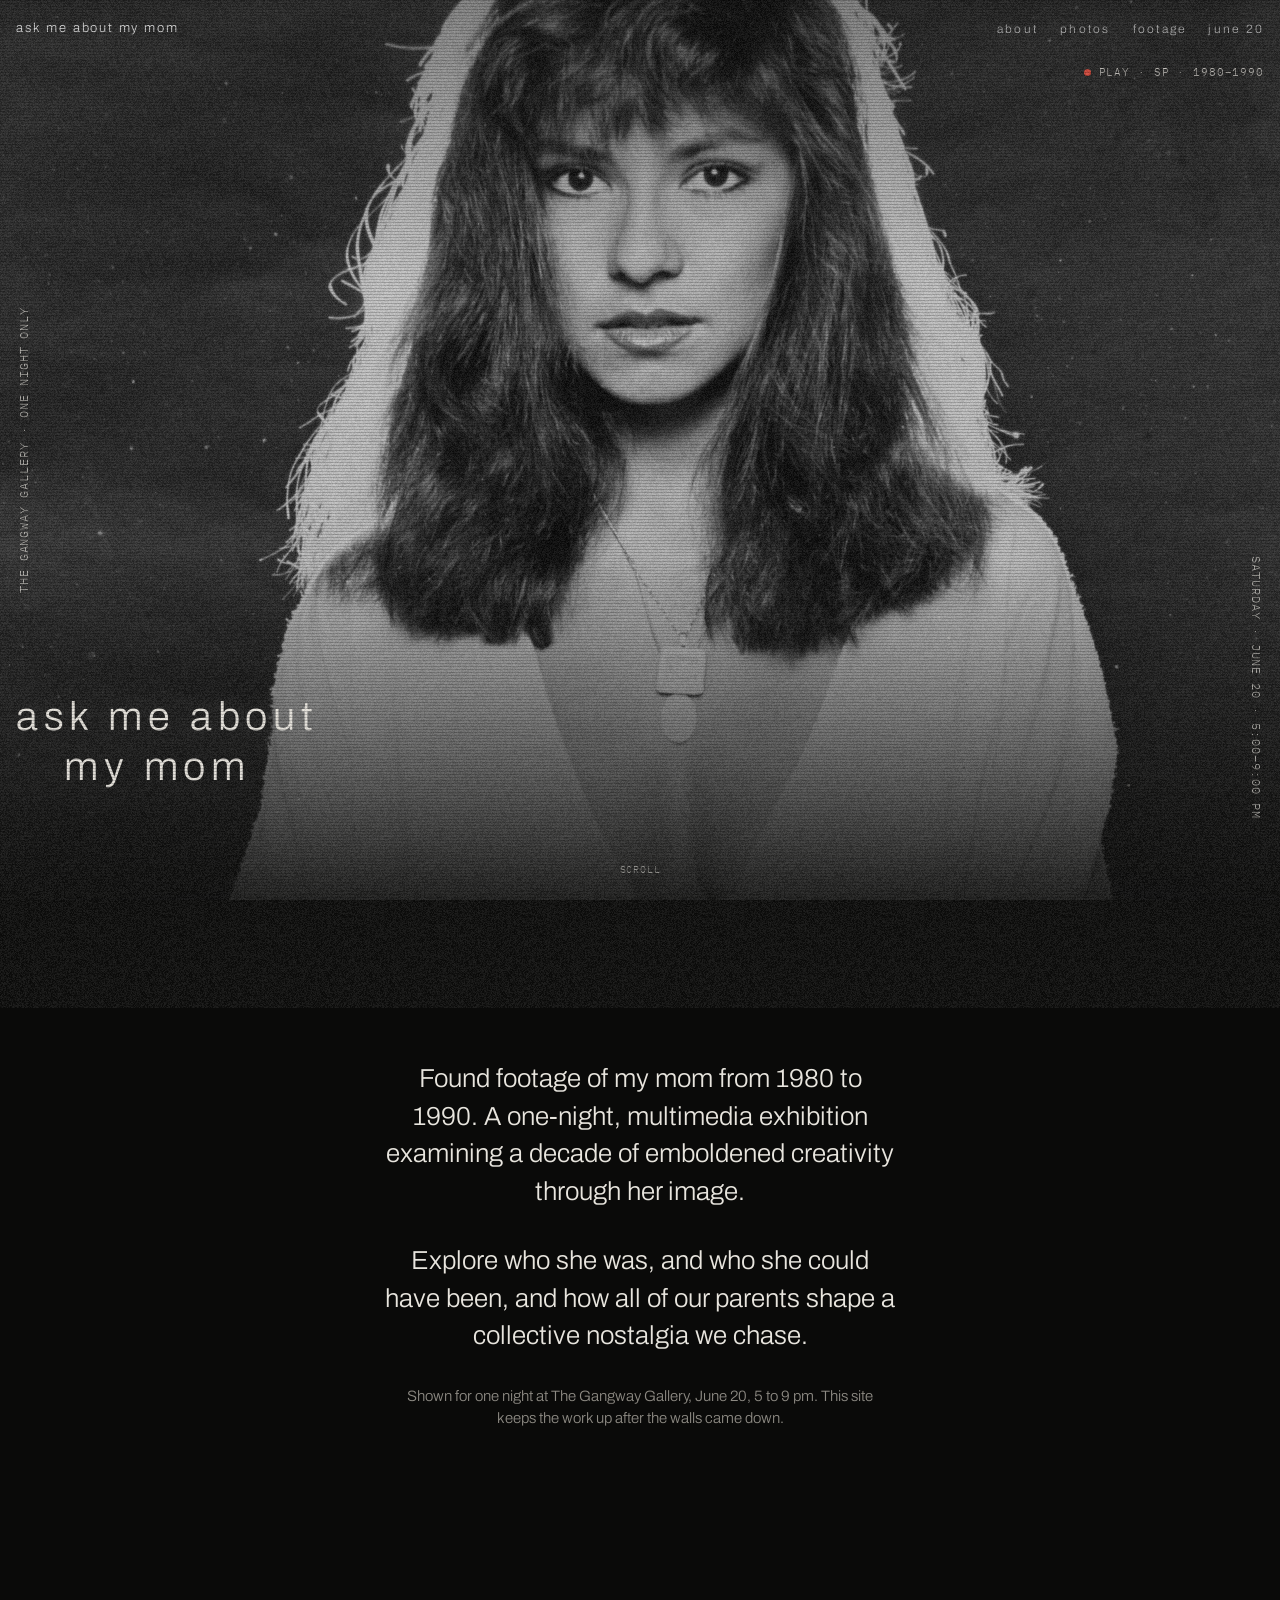
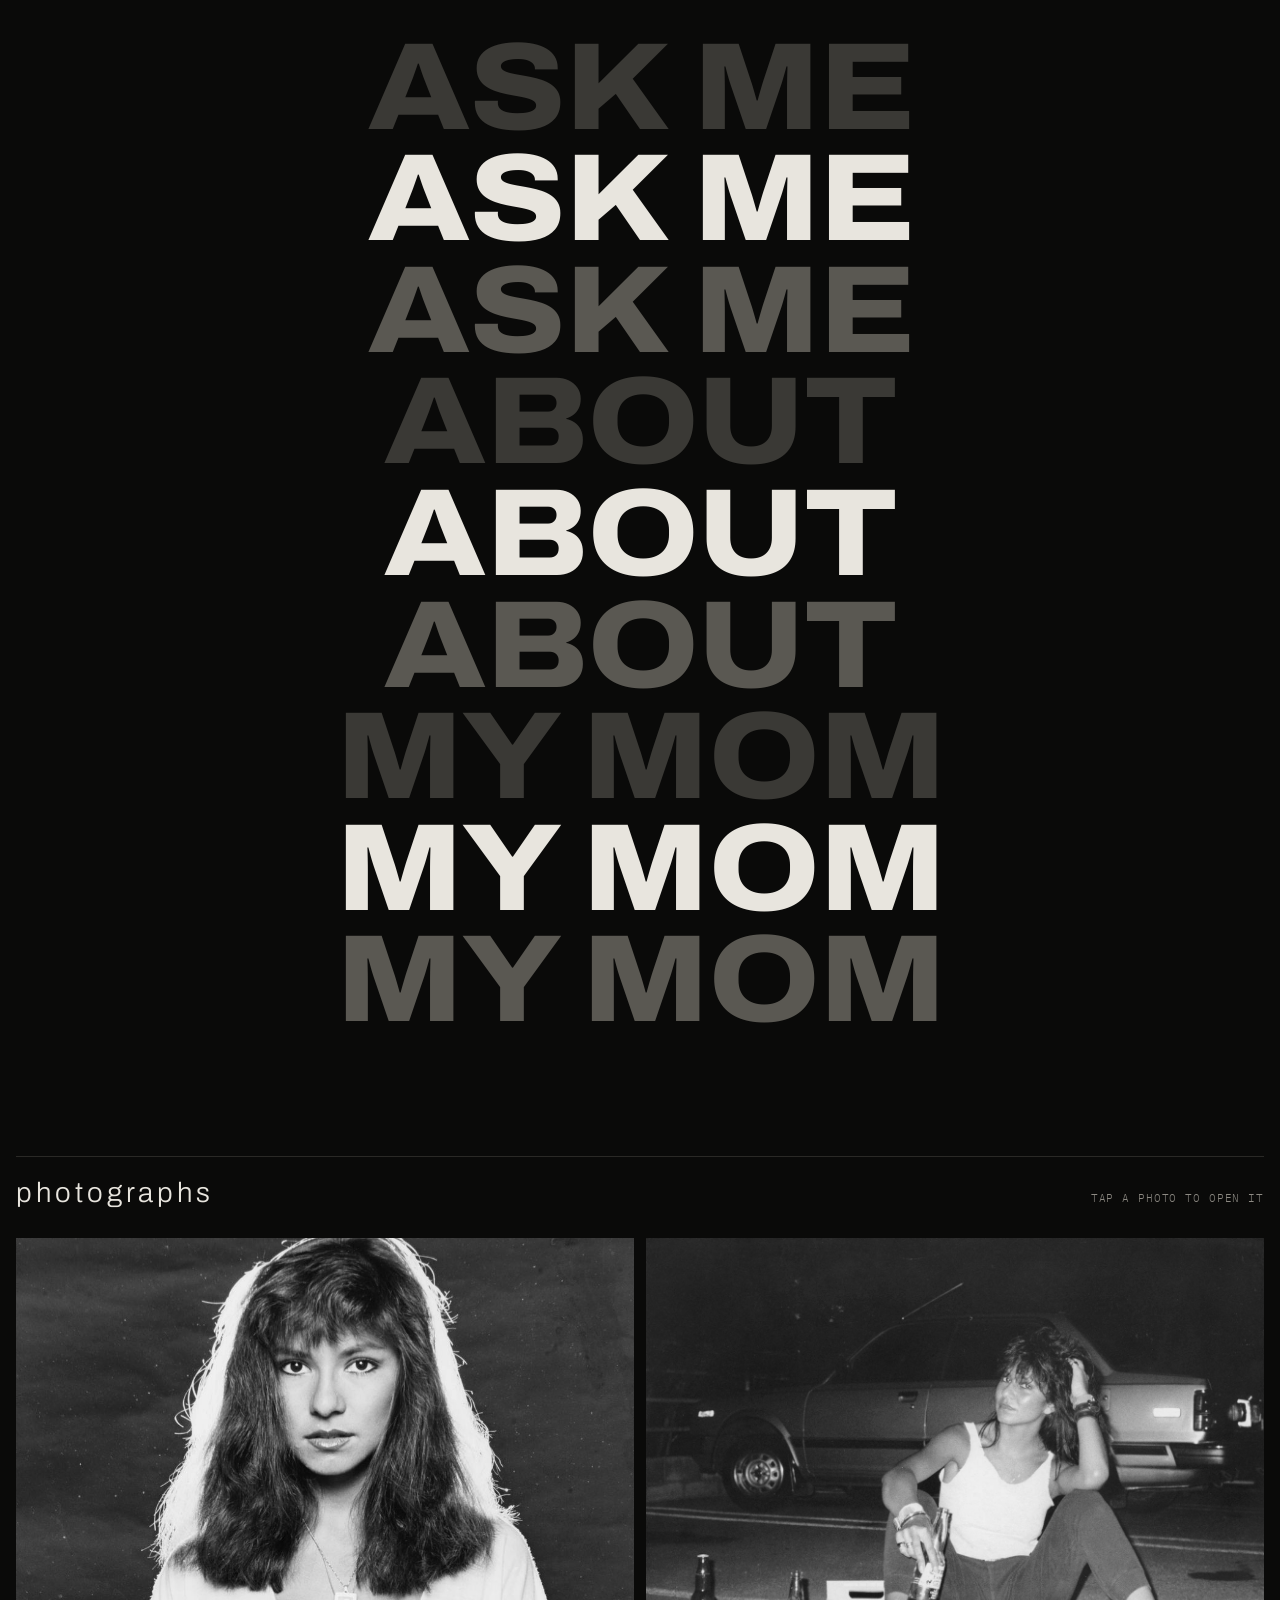
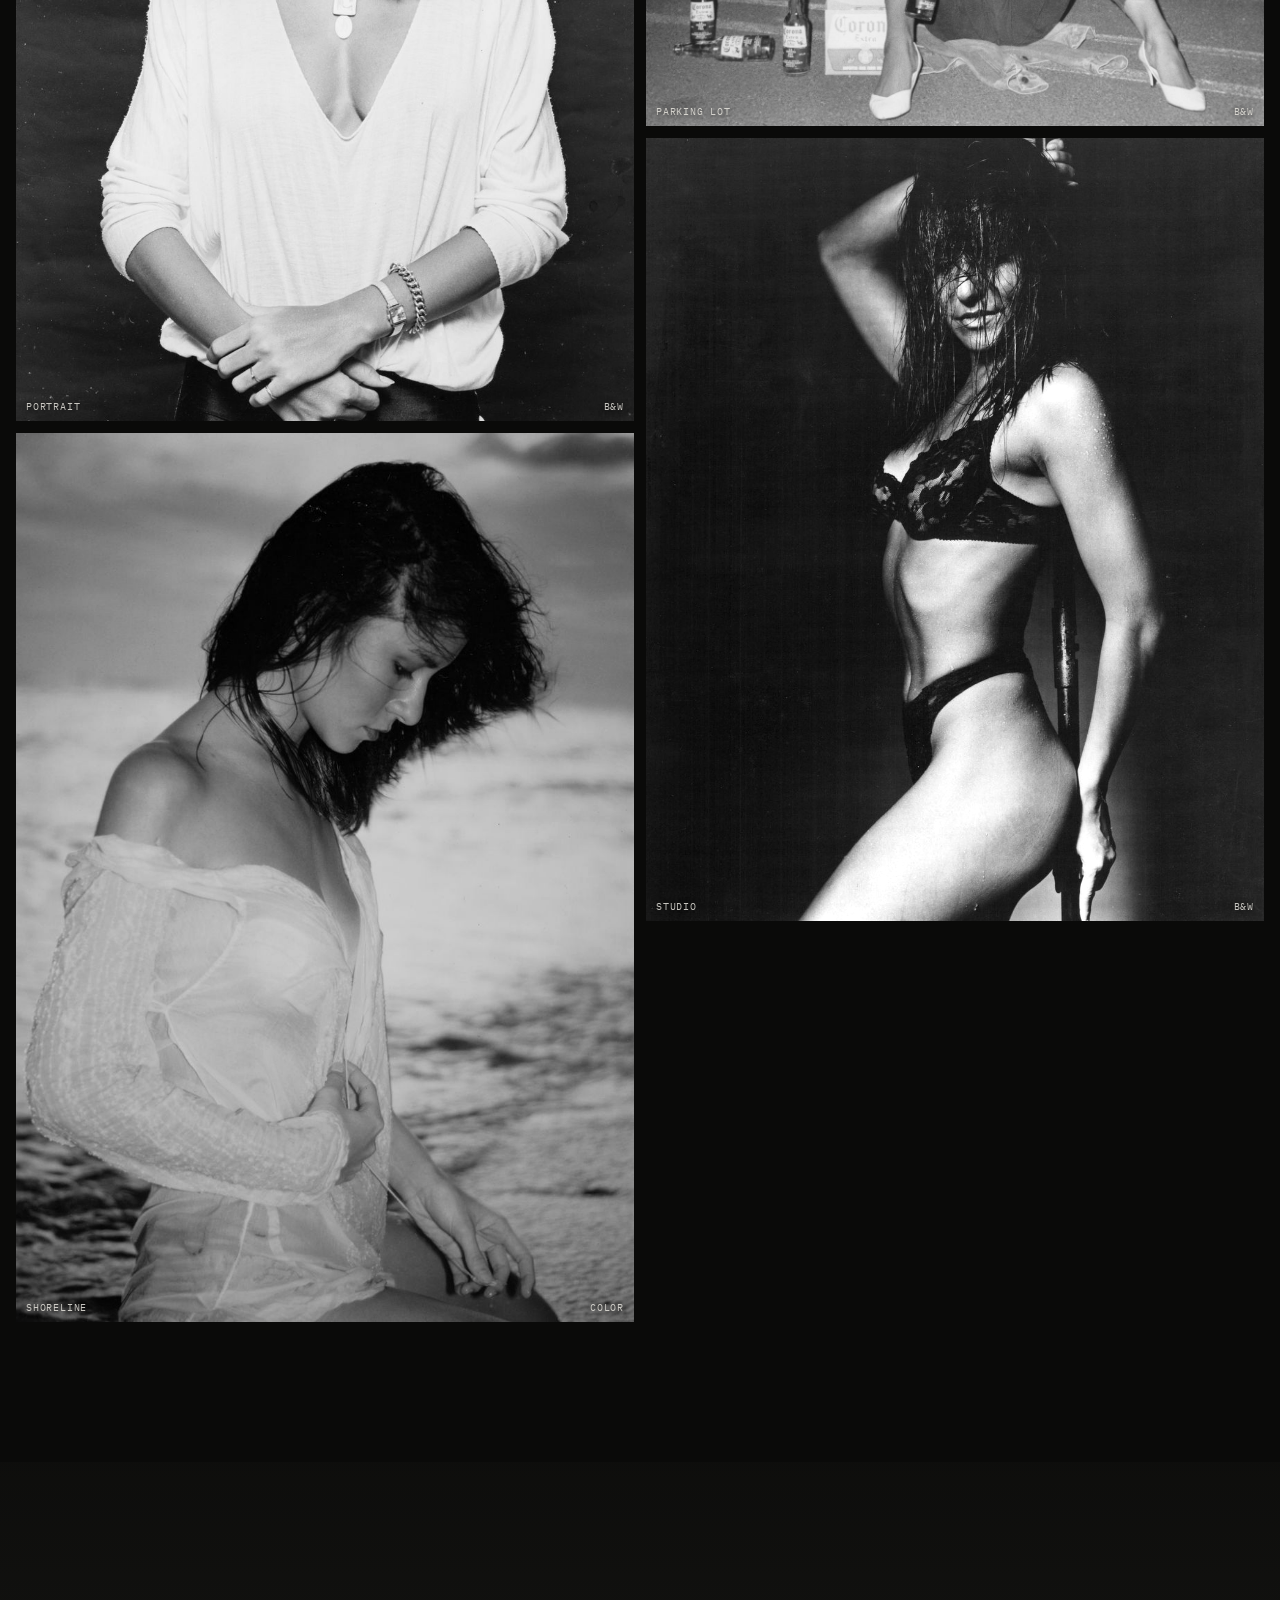
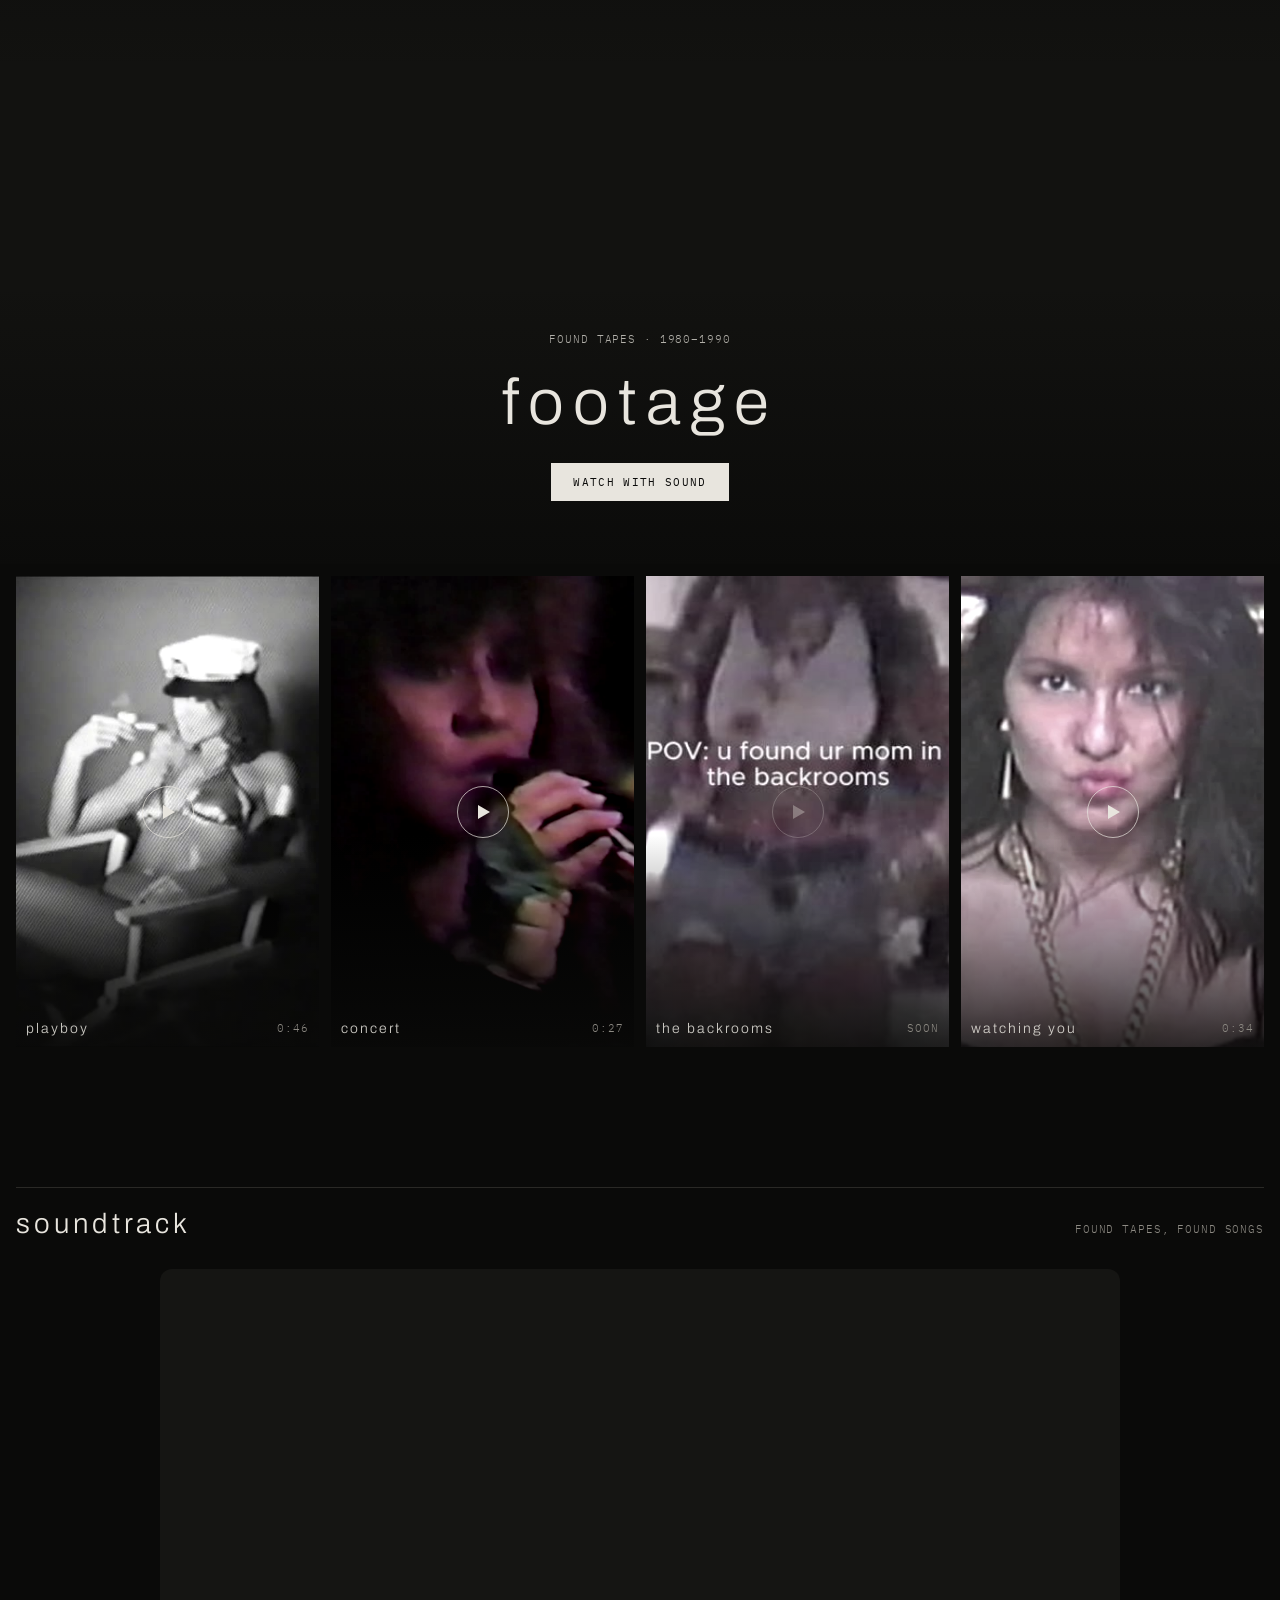
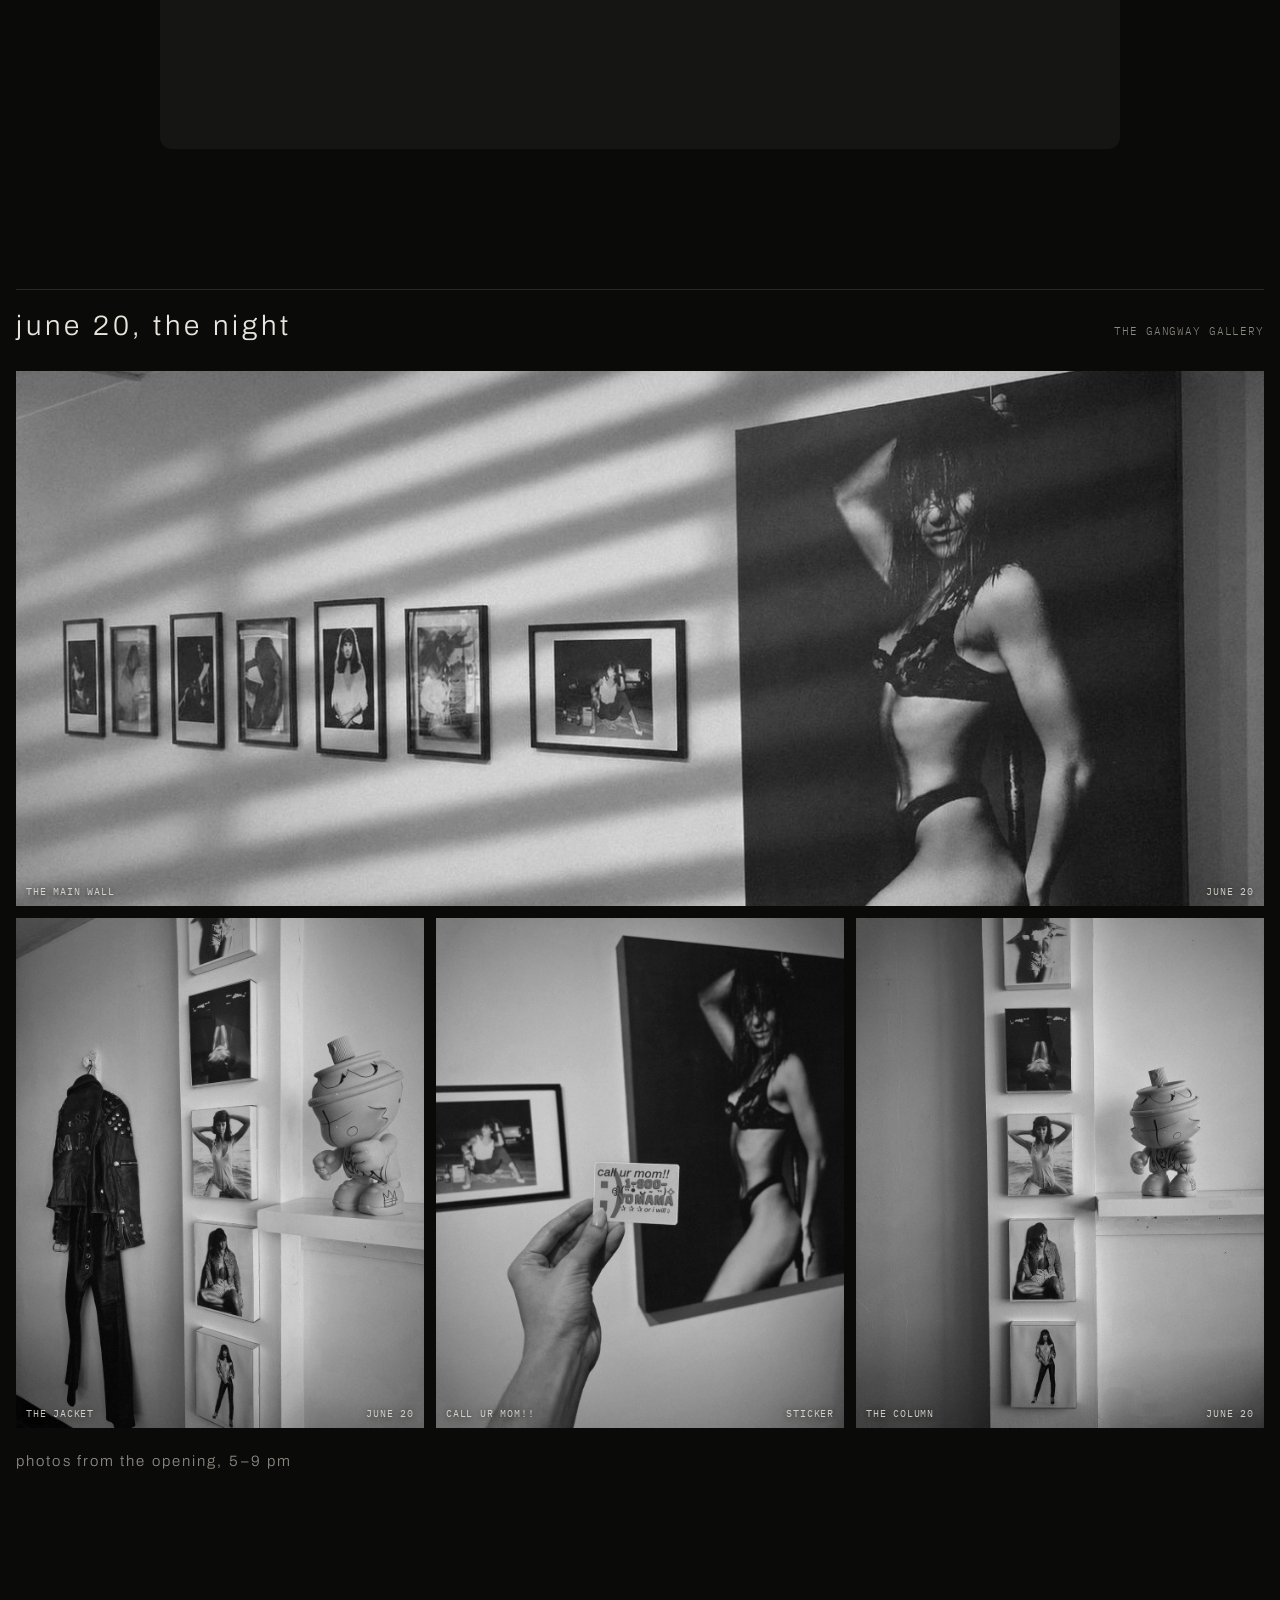
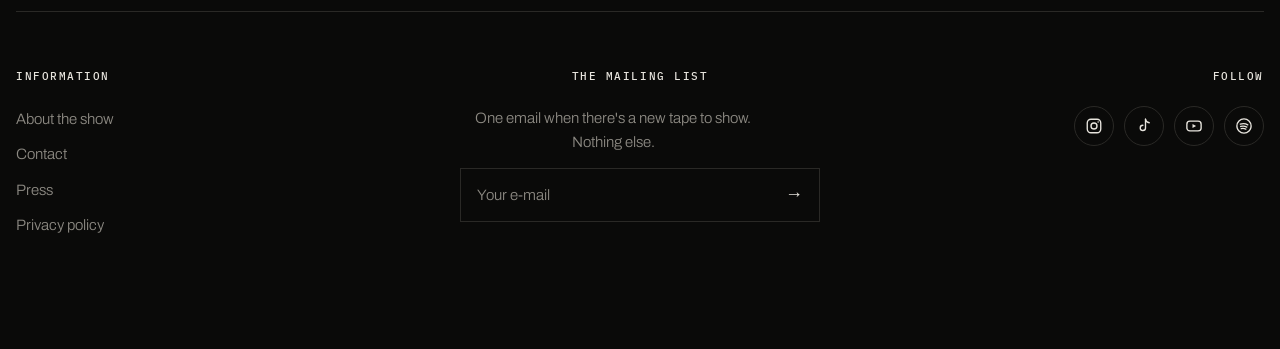
==== commit fa58e804: "Footage: second card plays the concert tape with its sharpest nearby frame as the cover" ====
--- a/index.html
+++ b/index.html
@@ -190,10 +190,15 @@
             <span class="play"></span>
             <span class="meta"><span class="label">playboy</span><span class="mono">0:46</span></span>
           </button>
-          <button class="reel" type="button" data-title="mic check">
-            <img src="media/img/footage/mic.jpg" alt="" loading="lazy" />
+          <button
+            class="reel"
+            type="button"
+            data-video="media/video/concert.mp4"
+            data-title="concert"
+          >
+            <img src="media/video/concert-poster.jpg" alt="" loading="lazy" />
             <span class="play"></span>
-            <span class="meta"><span class="label">mic check</span><span class="mono">soon</span></span>
+            <span class="meta"><span class="label">concert</span><span class="mono">0:27</span></span>
           </button>
           <button class="reel" type="button" data-title="the backrooms">
             <img src="media/img/footage/hall.jpg" alt="" loading="lazy" />
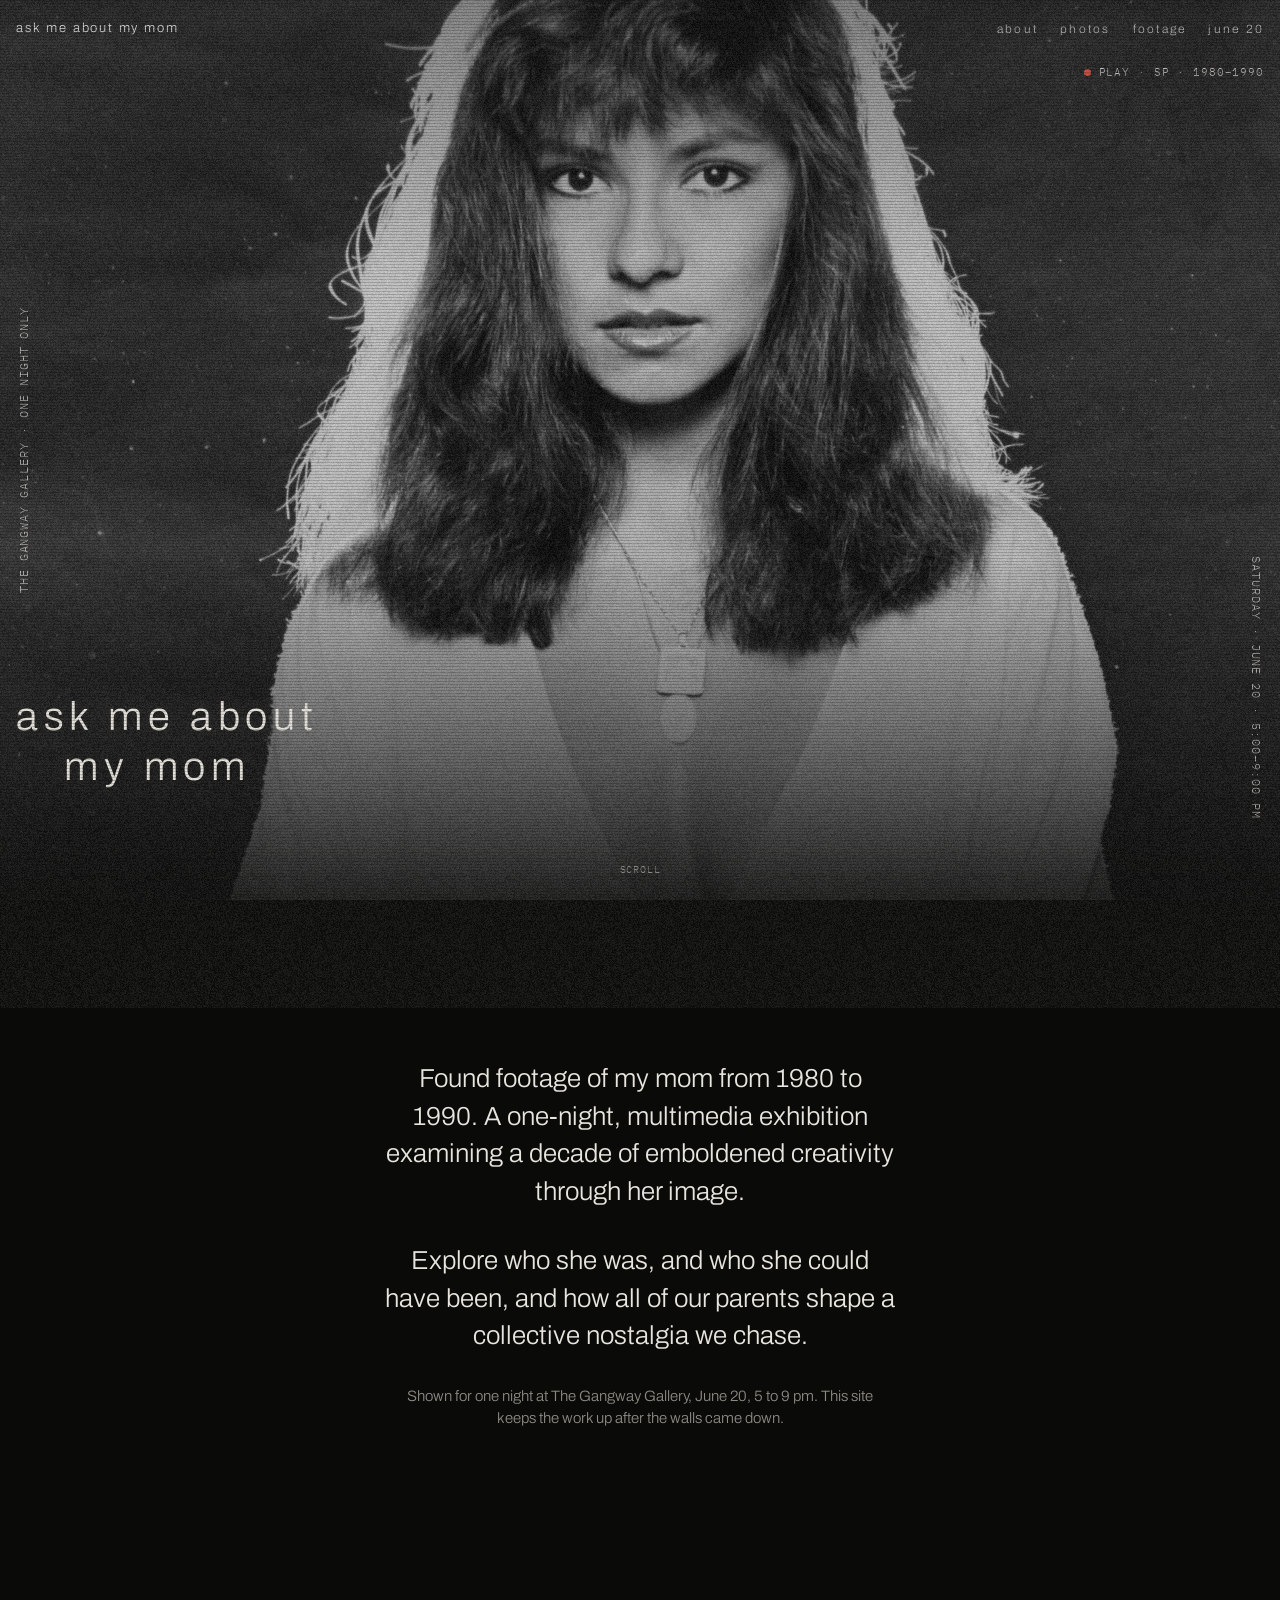
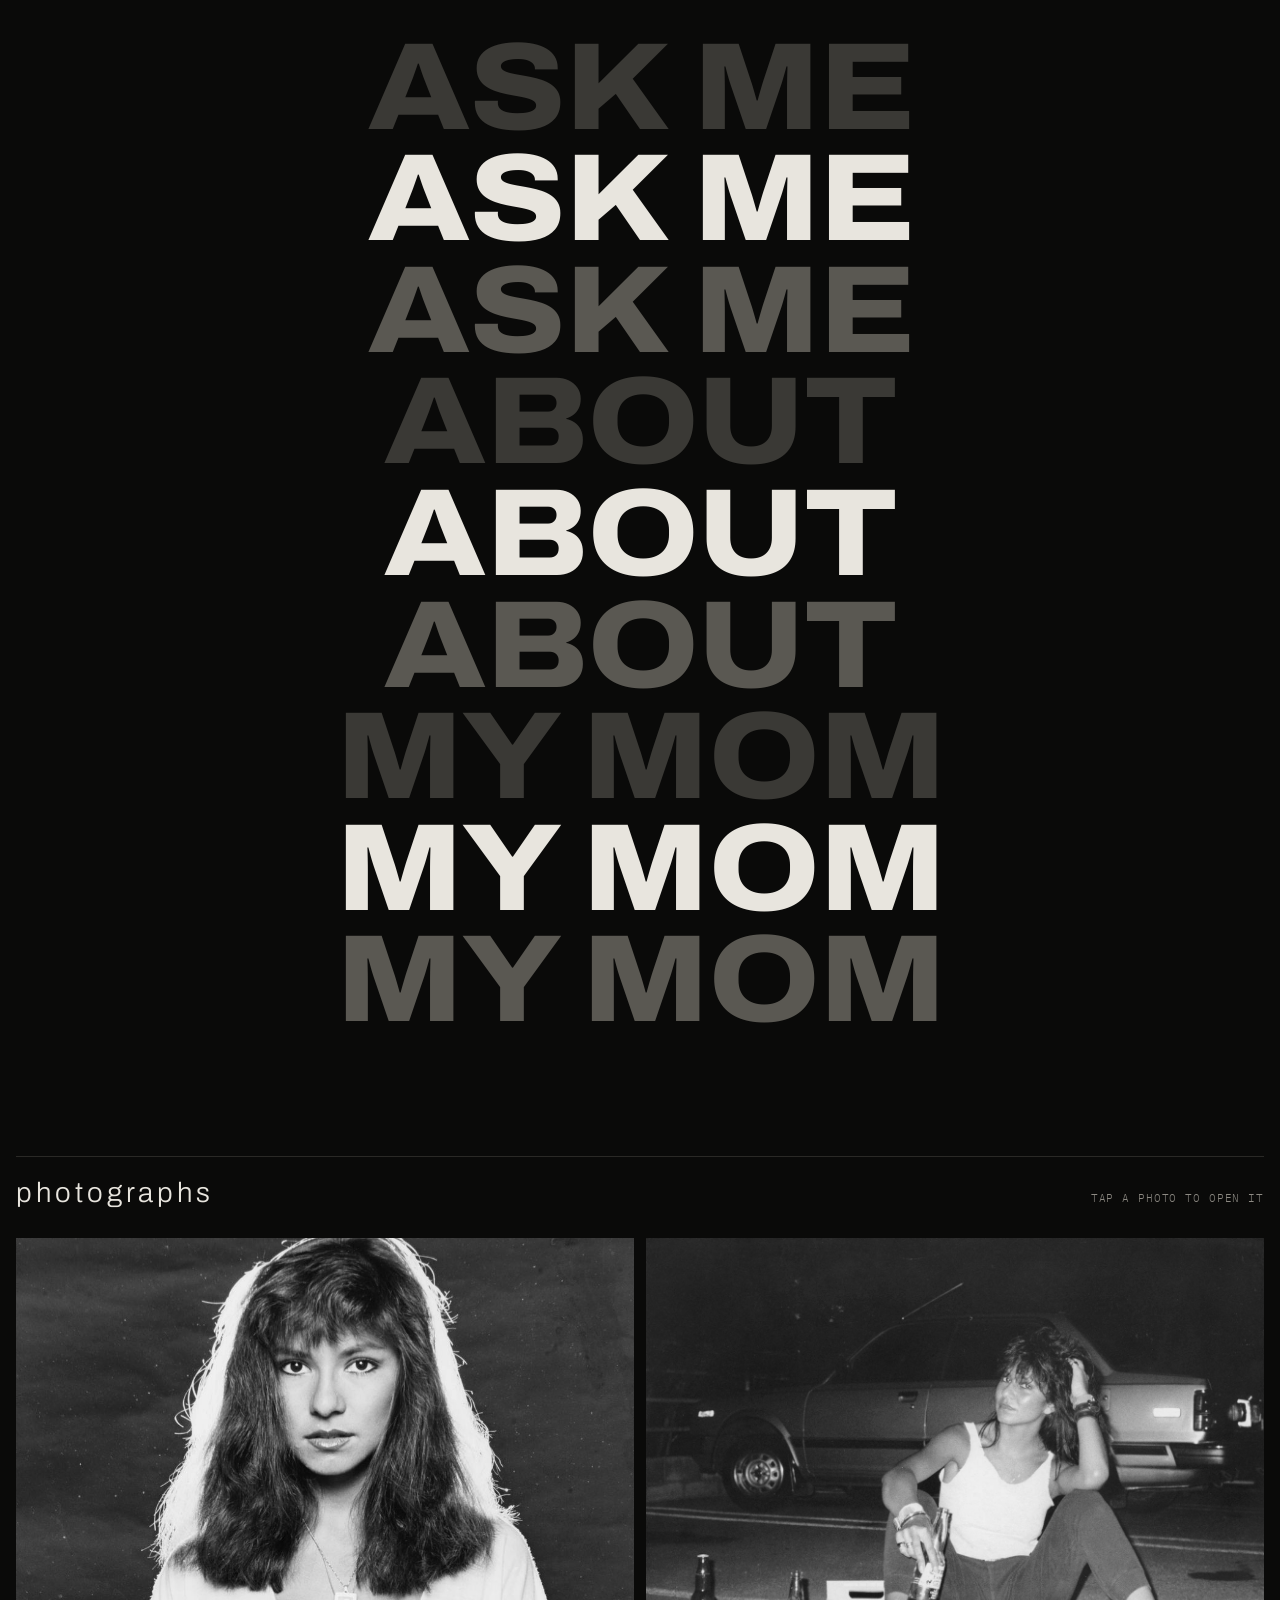
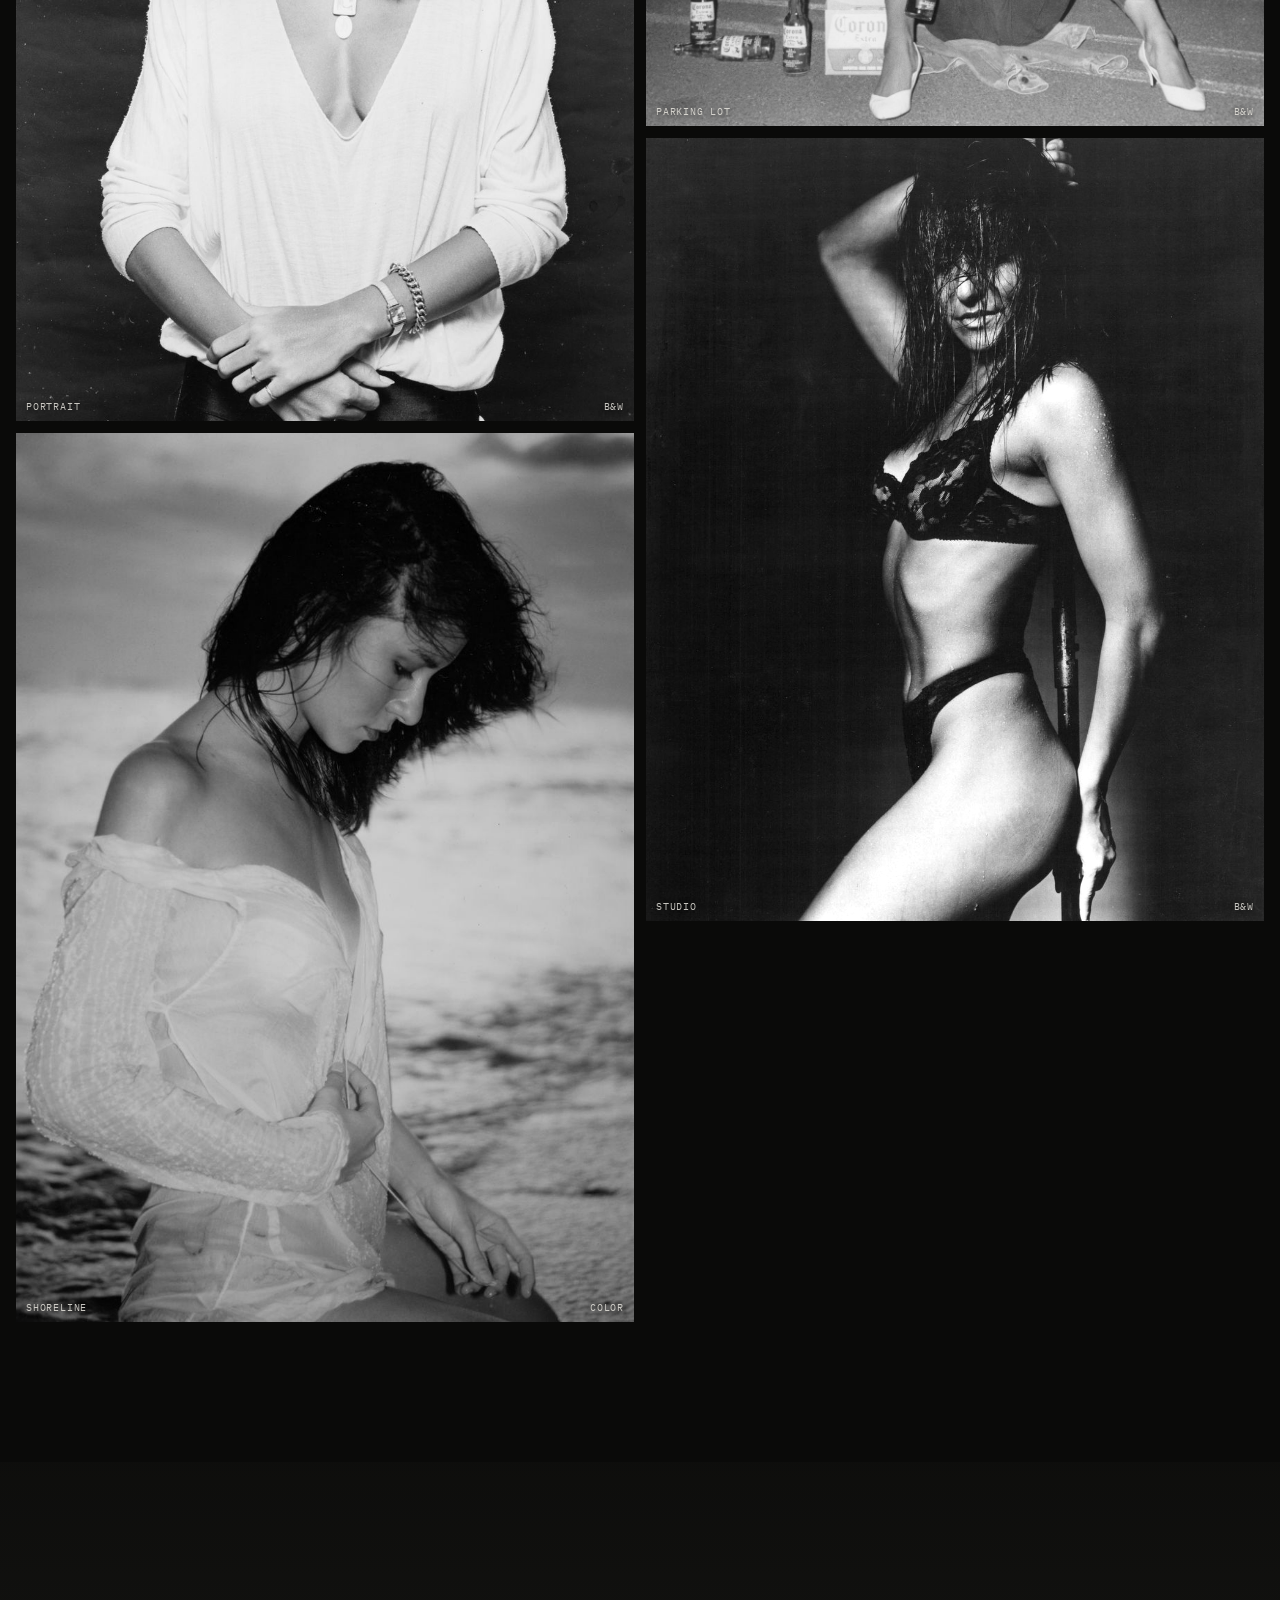
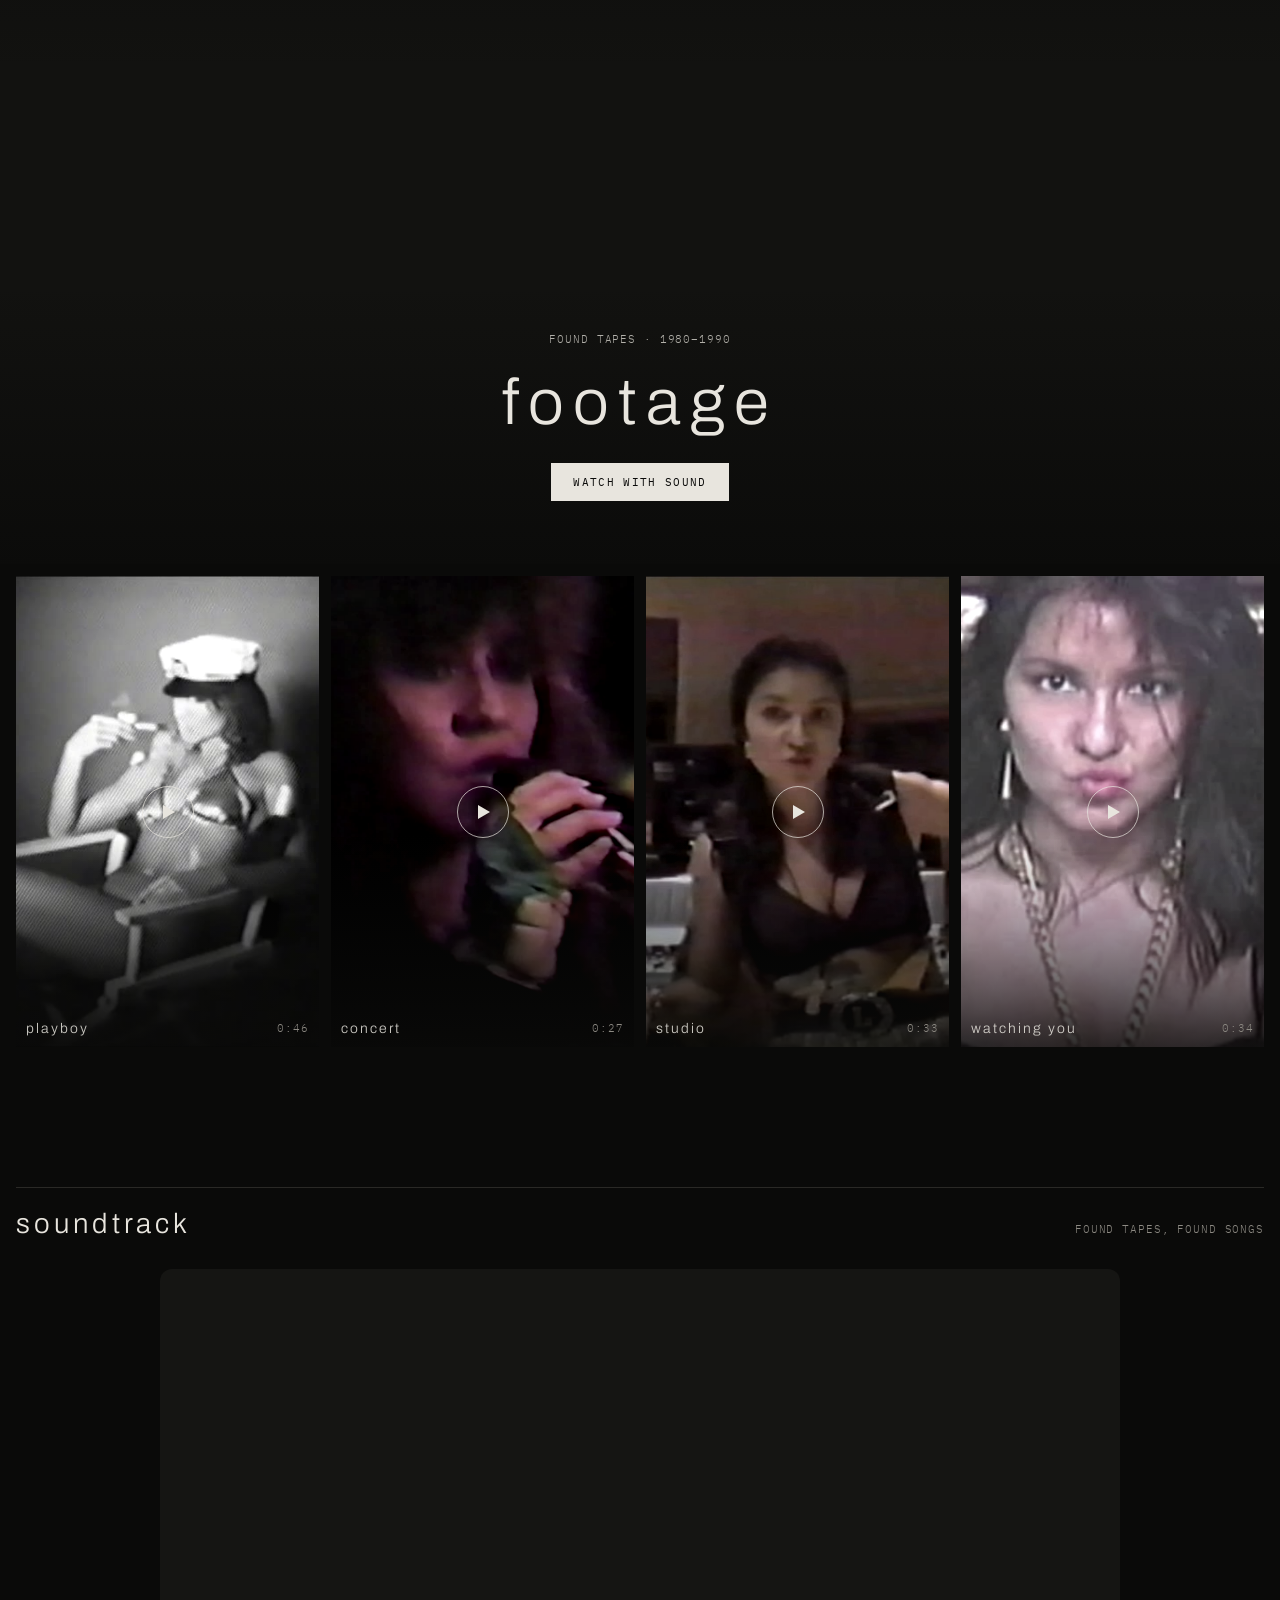
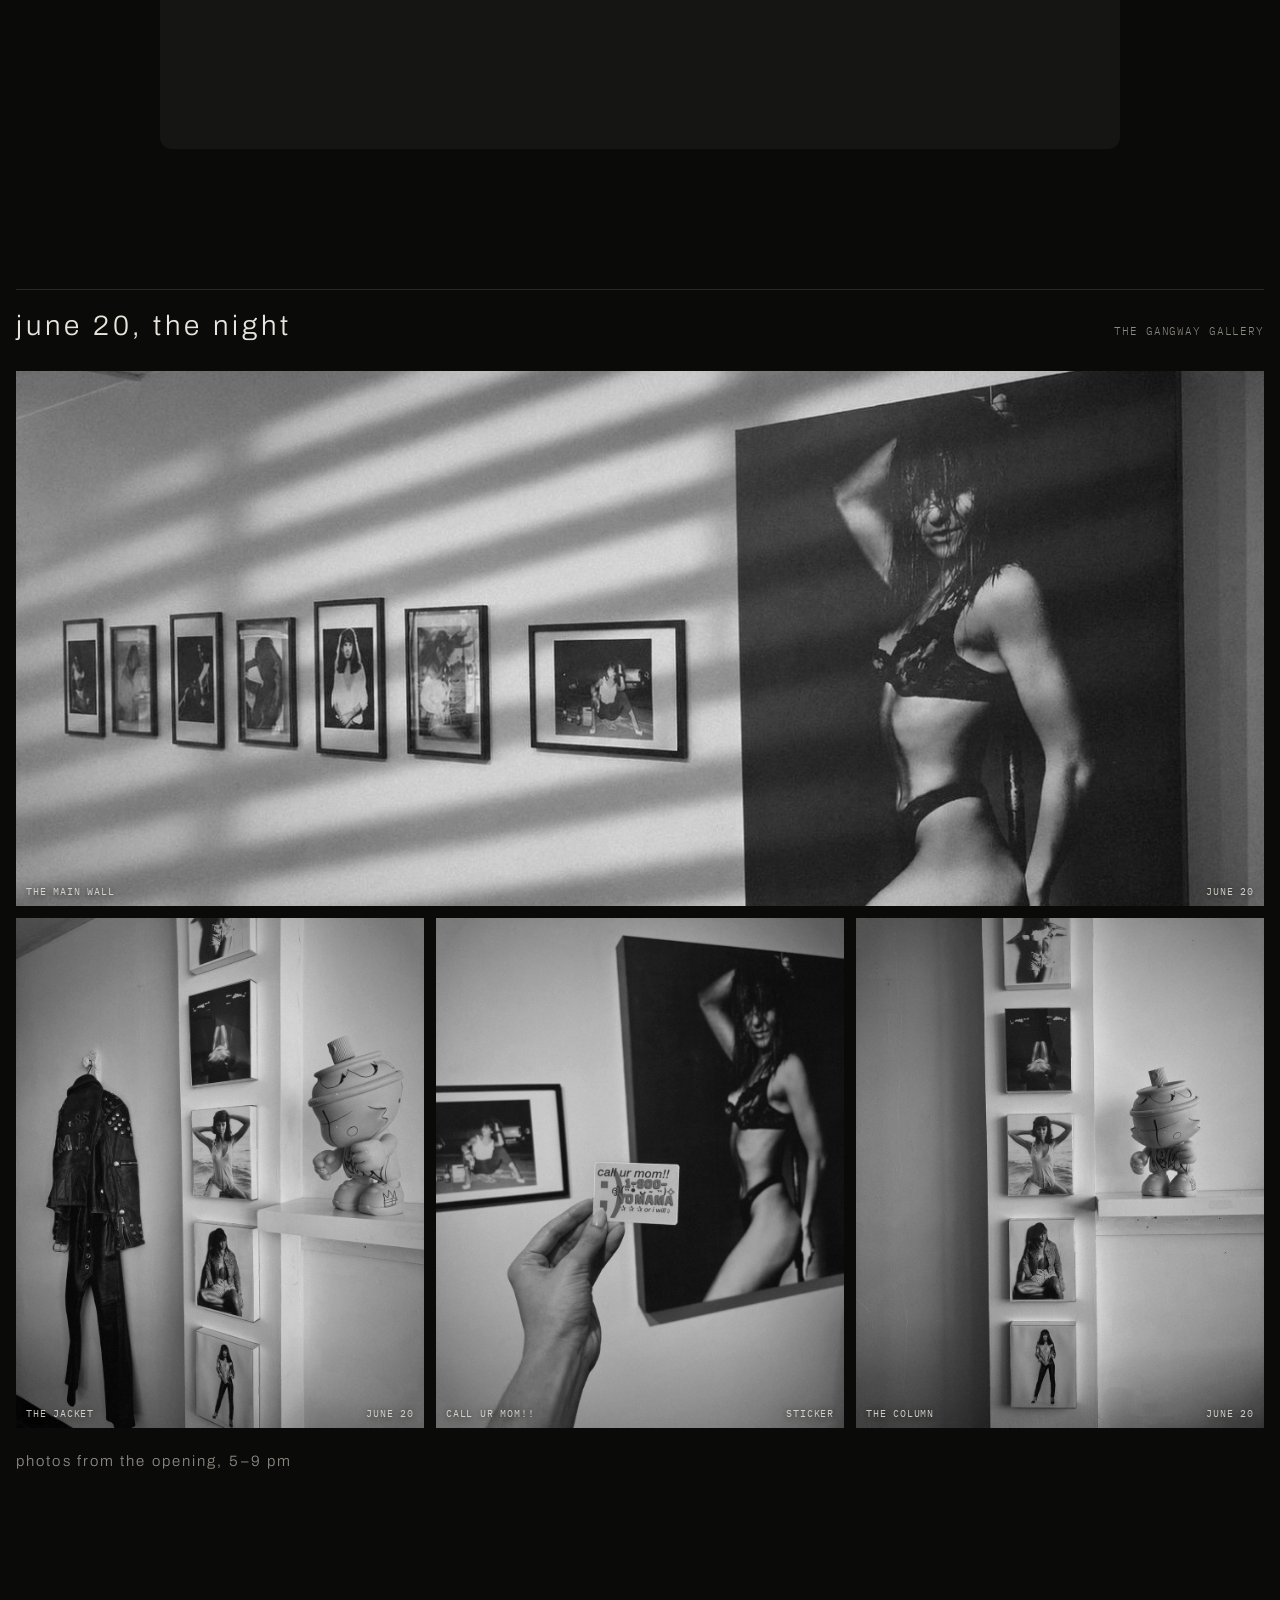
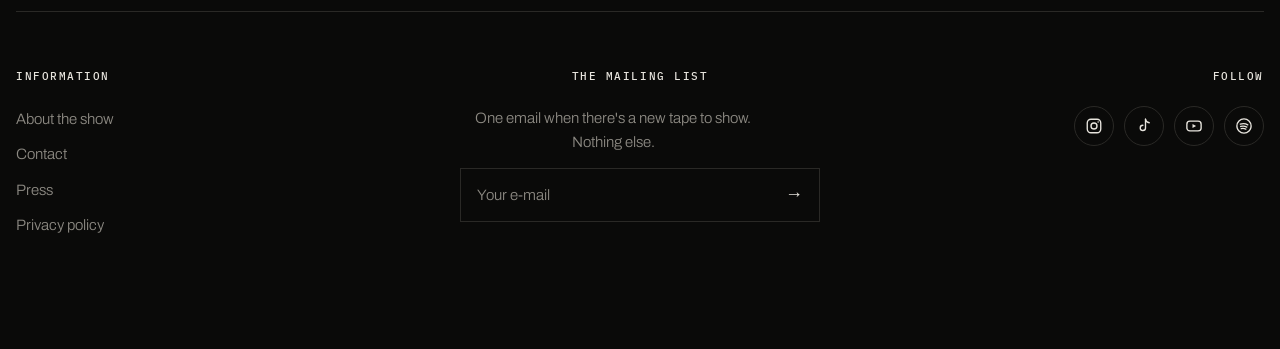
==== commit d74de1b9: "Footage: third card plays the studio tape with its sharpest nearby frame as the cover" ====
--- a/index.html
+++ b/index.html
@@ -200,10 +200,15 @@
             <span class="play"></span>
             <span class="meta"><span class="label">concert</span><span class="mono">0:27</span></span>
           </button>
-          <button class="reel" type="button" data-title="the backrooms">
-            <img src="media/img/footage/hall.jpg" alt="" loading="lazy" />
+          <button
+            class="reel"
+            type="button"
+            data-video="media/video/studio.mp4"
+            data-title="studio"
+          >
+            <img src="media/video/studio-poster.jpg" alt="" loading="lazy" />
             <span class="play"></span>
-            <span class="meta"><span class="label">the backrooms</span><span class="mono">soon</span></span>
+            <span class="meta"><span class="label">studio</span><span class="mono">0:33</span></span>
           </button>
           <button
             class="reel"
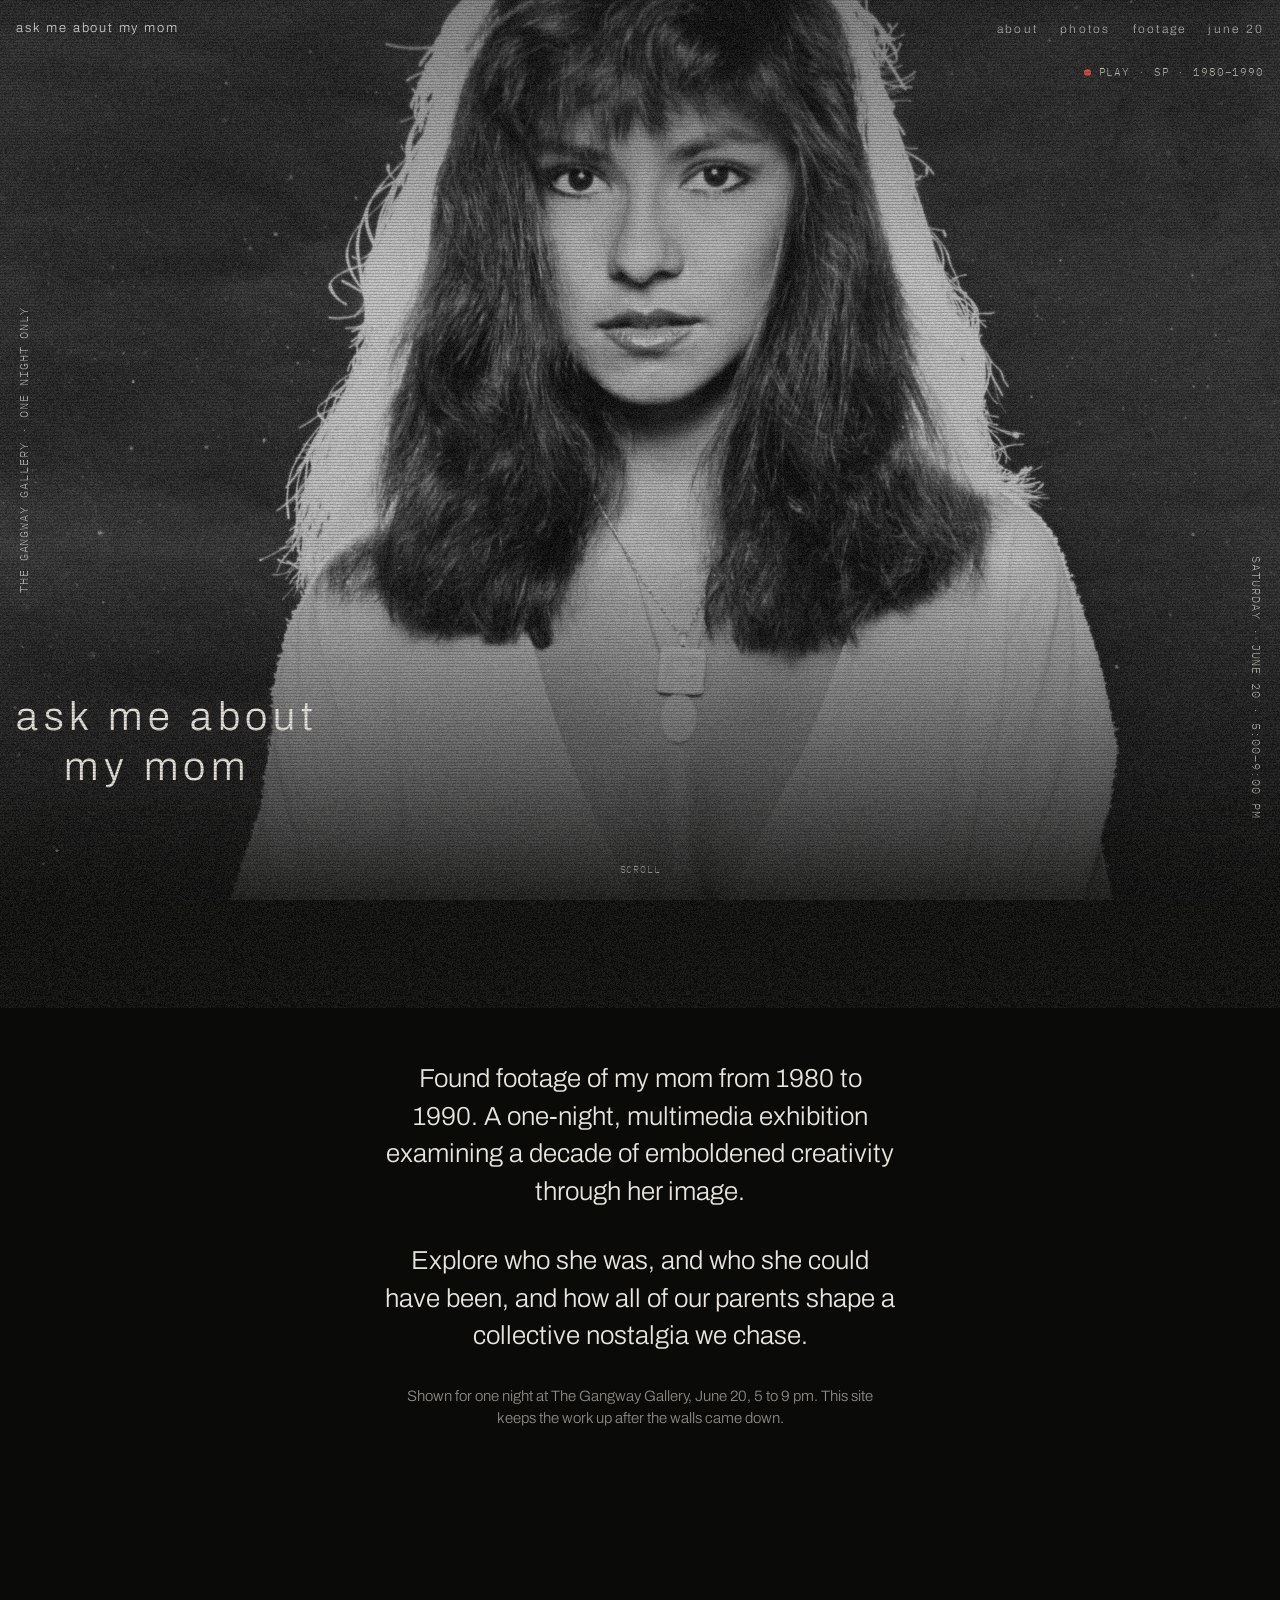
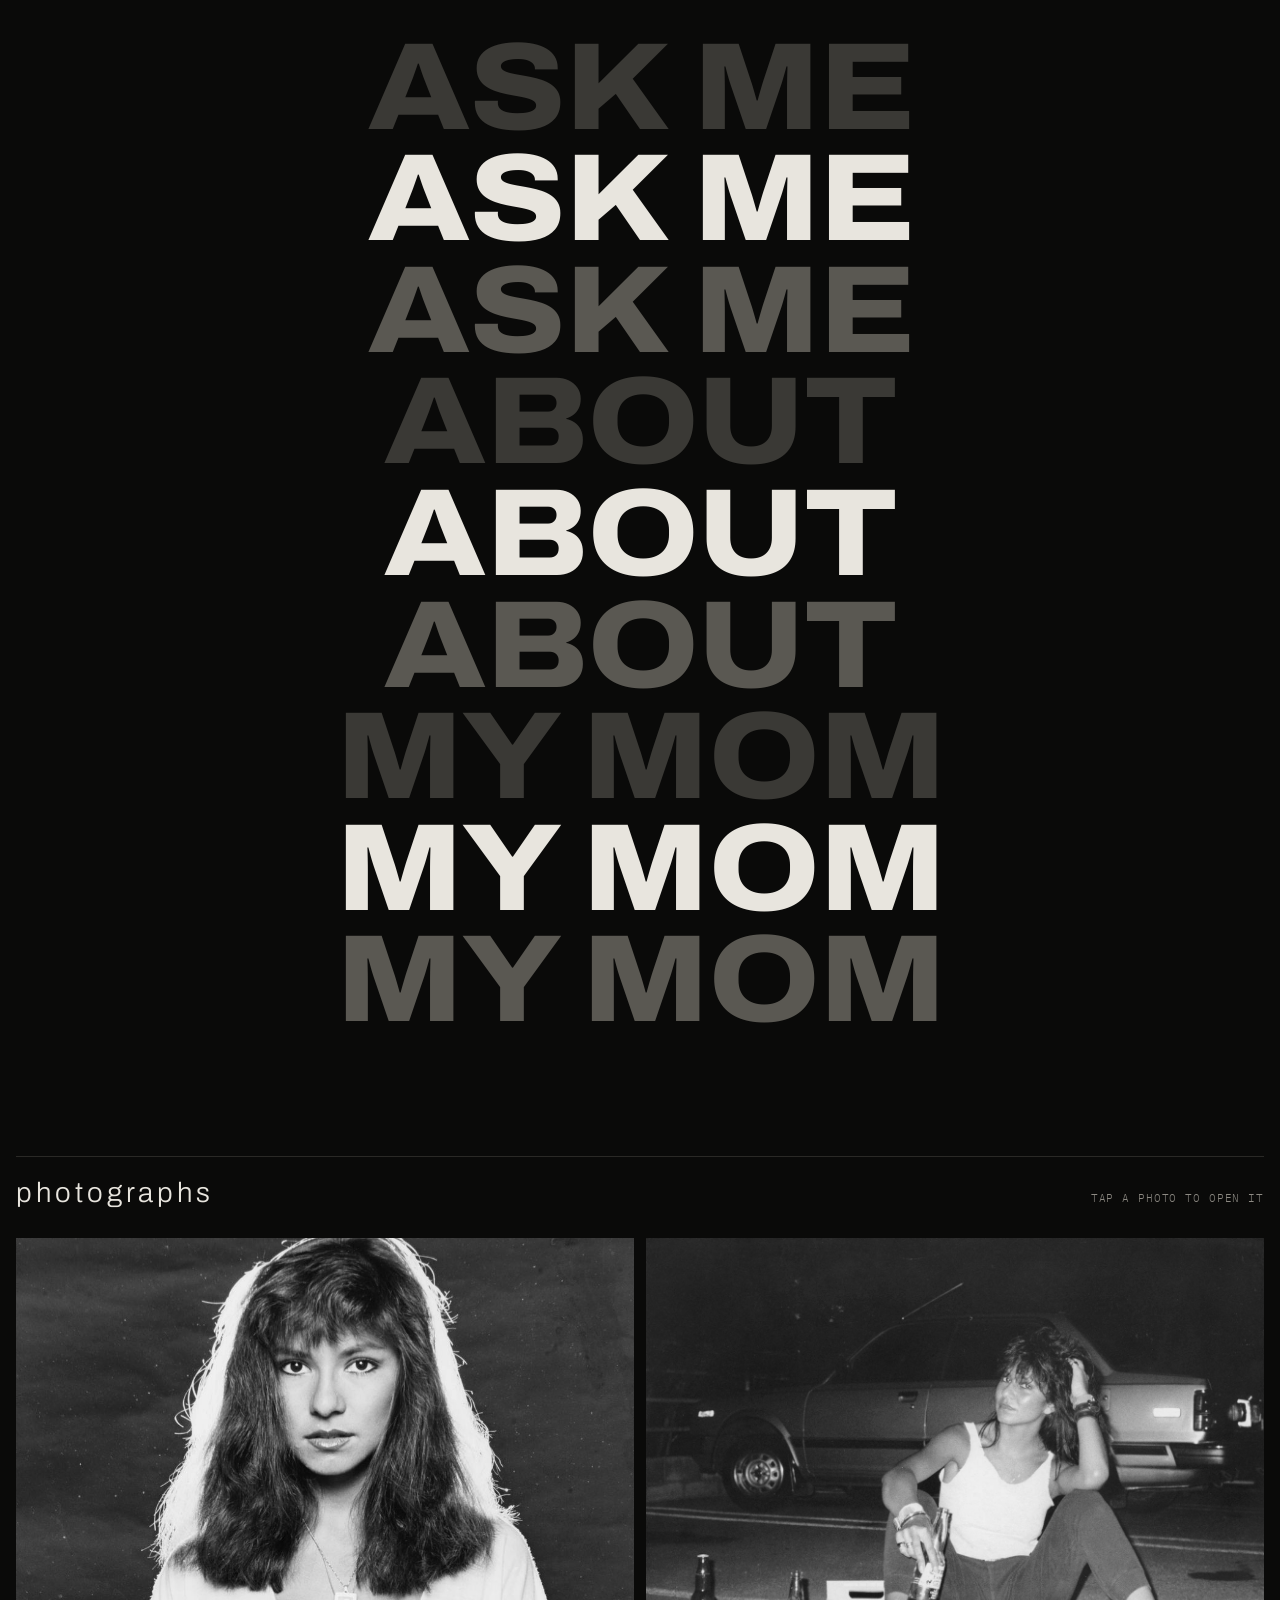
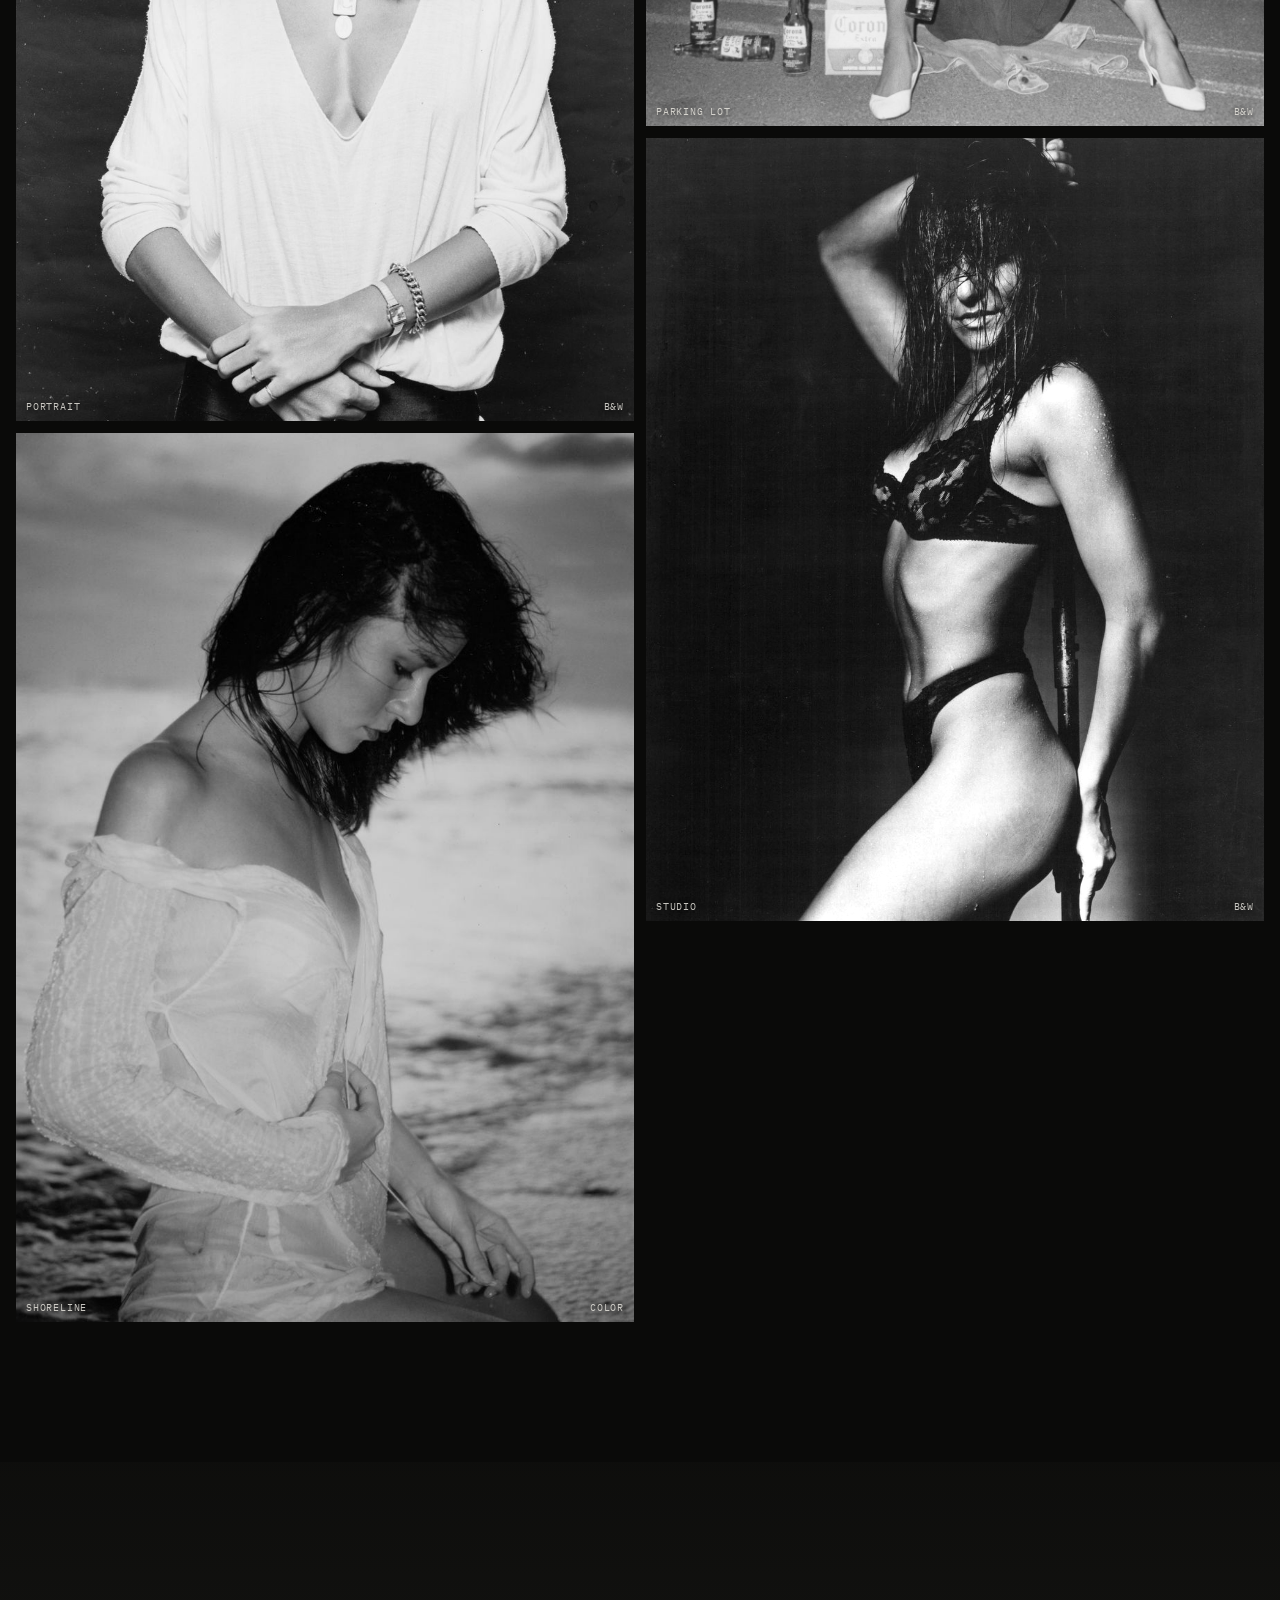
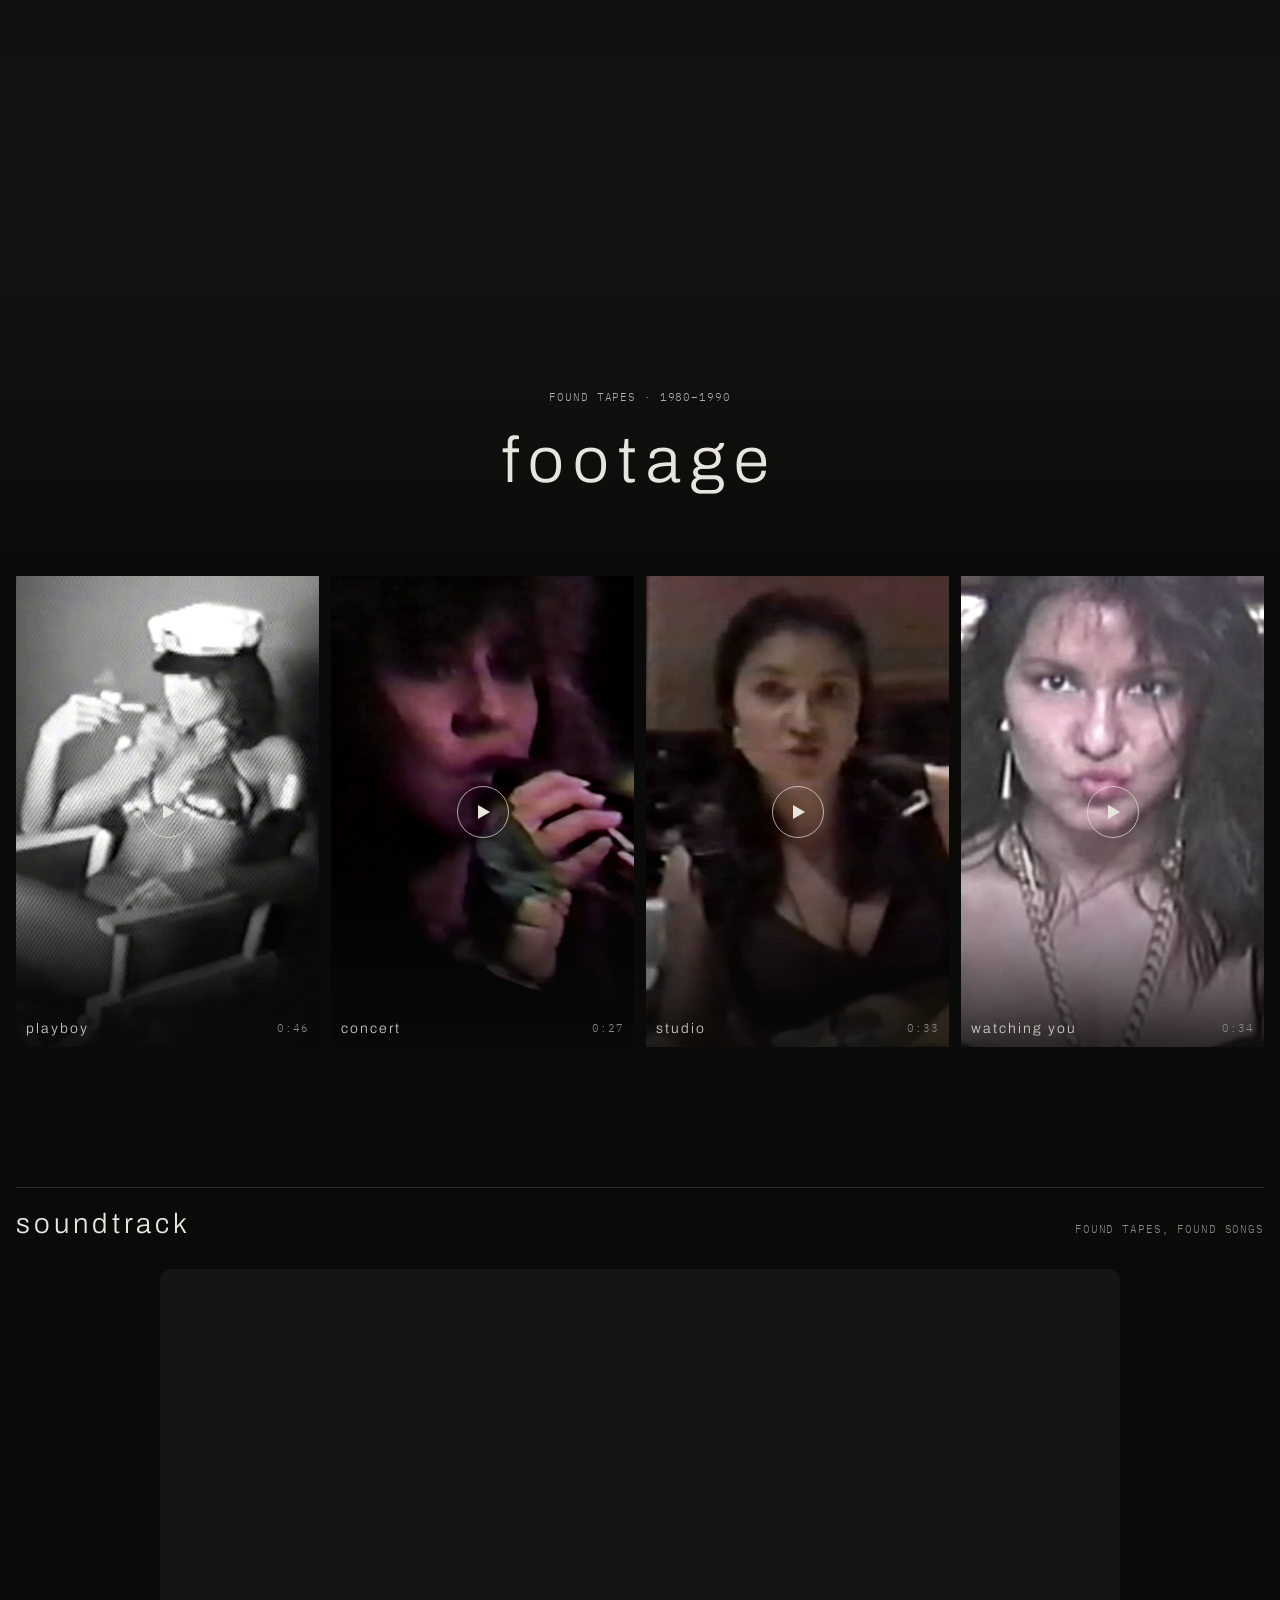
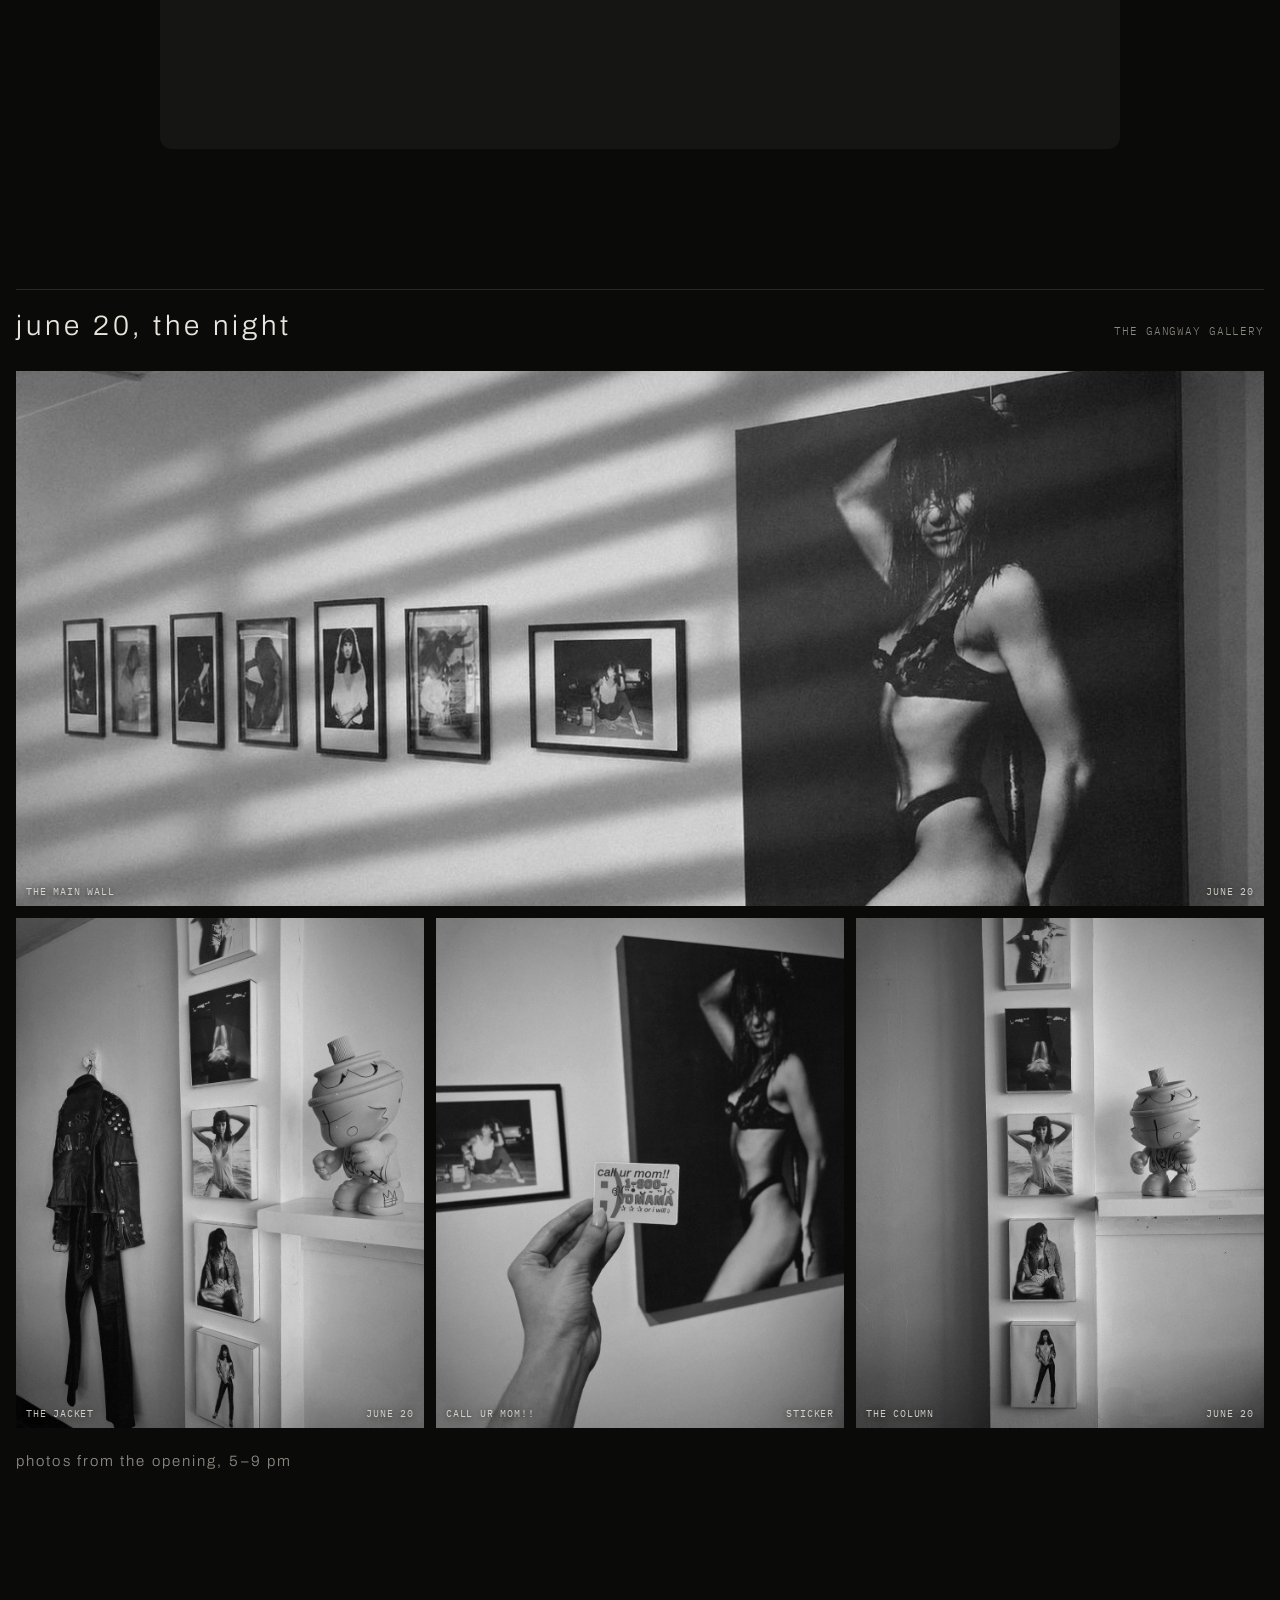
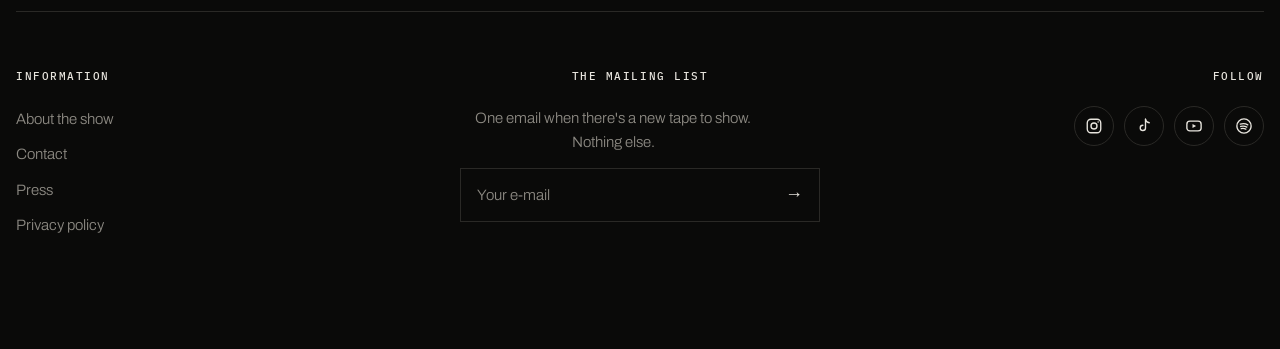
==== commit 0aec49c5: "Footage banner: use the new edit, remove the watch with sound button" ====
--- a/index.html
+++ b/index.html
@@ -157,7 +157,7 @@
       <section class="tape-banner" id="footage" aria-label="Footage">
         <video
           id="bannerVideo"
-          data-src="media/video/found-tapes.mp4"
+          data-src="media/video/banner.mp4"
           muted
           loop
           playsinline
@@ -167,14 +167,6 @@
         <div class="tape-banner-text">
           <p class="mono">found tapes · 1980–1990</p>
           <h2 class="label">footage</h2>
-          <button
-            class="tape-banner-btn"
-            type="button"
-            data-video="media/video/found-tapes.mp4"
-            data-title="found tapes"
-          >
-            watch with sound
-          </button>
         </div>
       </section>
 
--- a/css/style.css
+++ b/css/style.css
@@ -443,22 +443,6 @@
 .tape-banner video.ready {
   opacity: 1;
 }
-.tape-banner-btn {
-  margin-top: 6px;
-  padding: 12px 22px;
-  background: var(--paper);
-  color: var(--ink);
-  border: 0;
-  font-family: var(--mono);
-  font-size: 11px;
-  letter-spacing: 0.12em;
-  text-transform: uppercase;
-  cursor: pointer;
-  transition: background 0.2s;
-}
-.tape-banner-btn:hover {
-  background: #fff;
-}
 
 /* footage: cards */
 .reels {
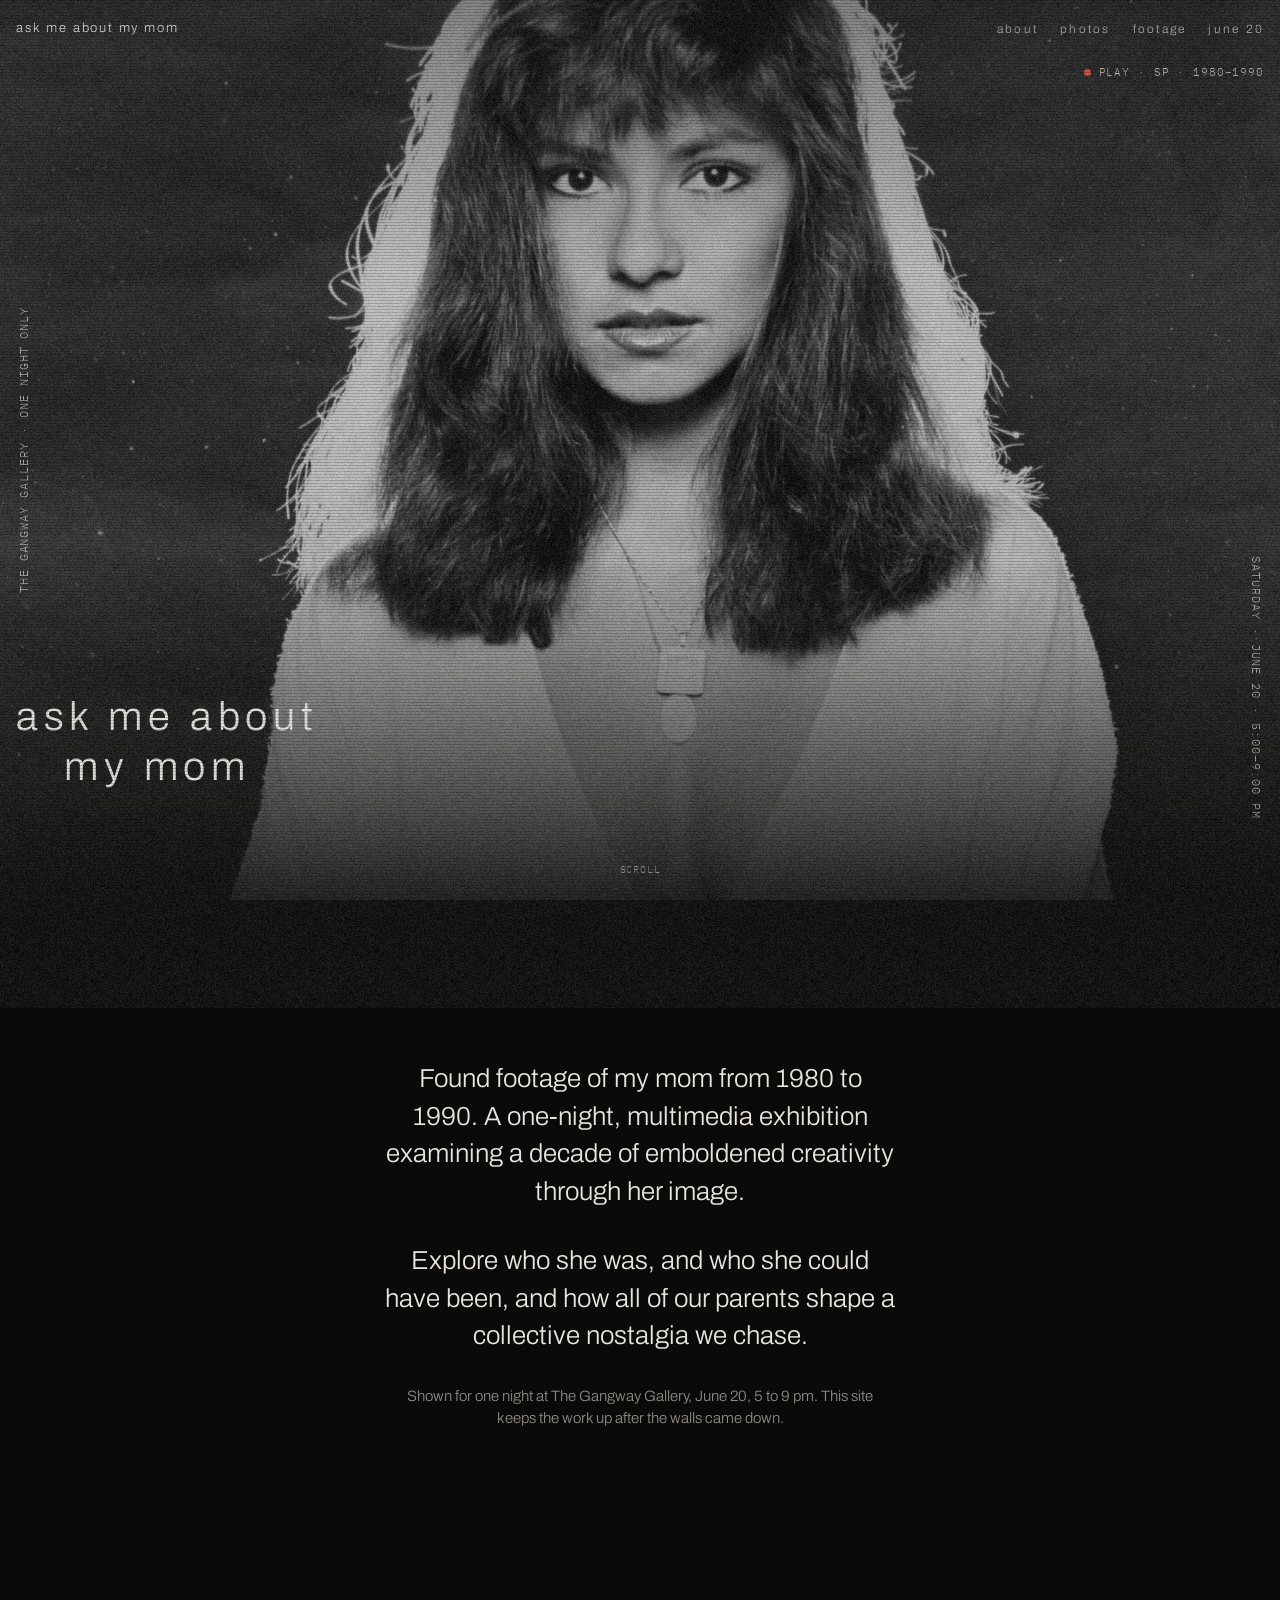
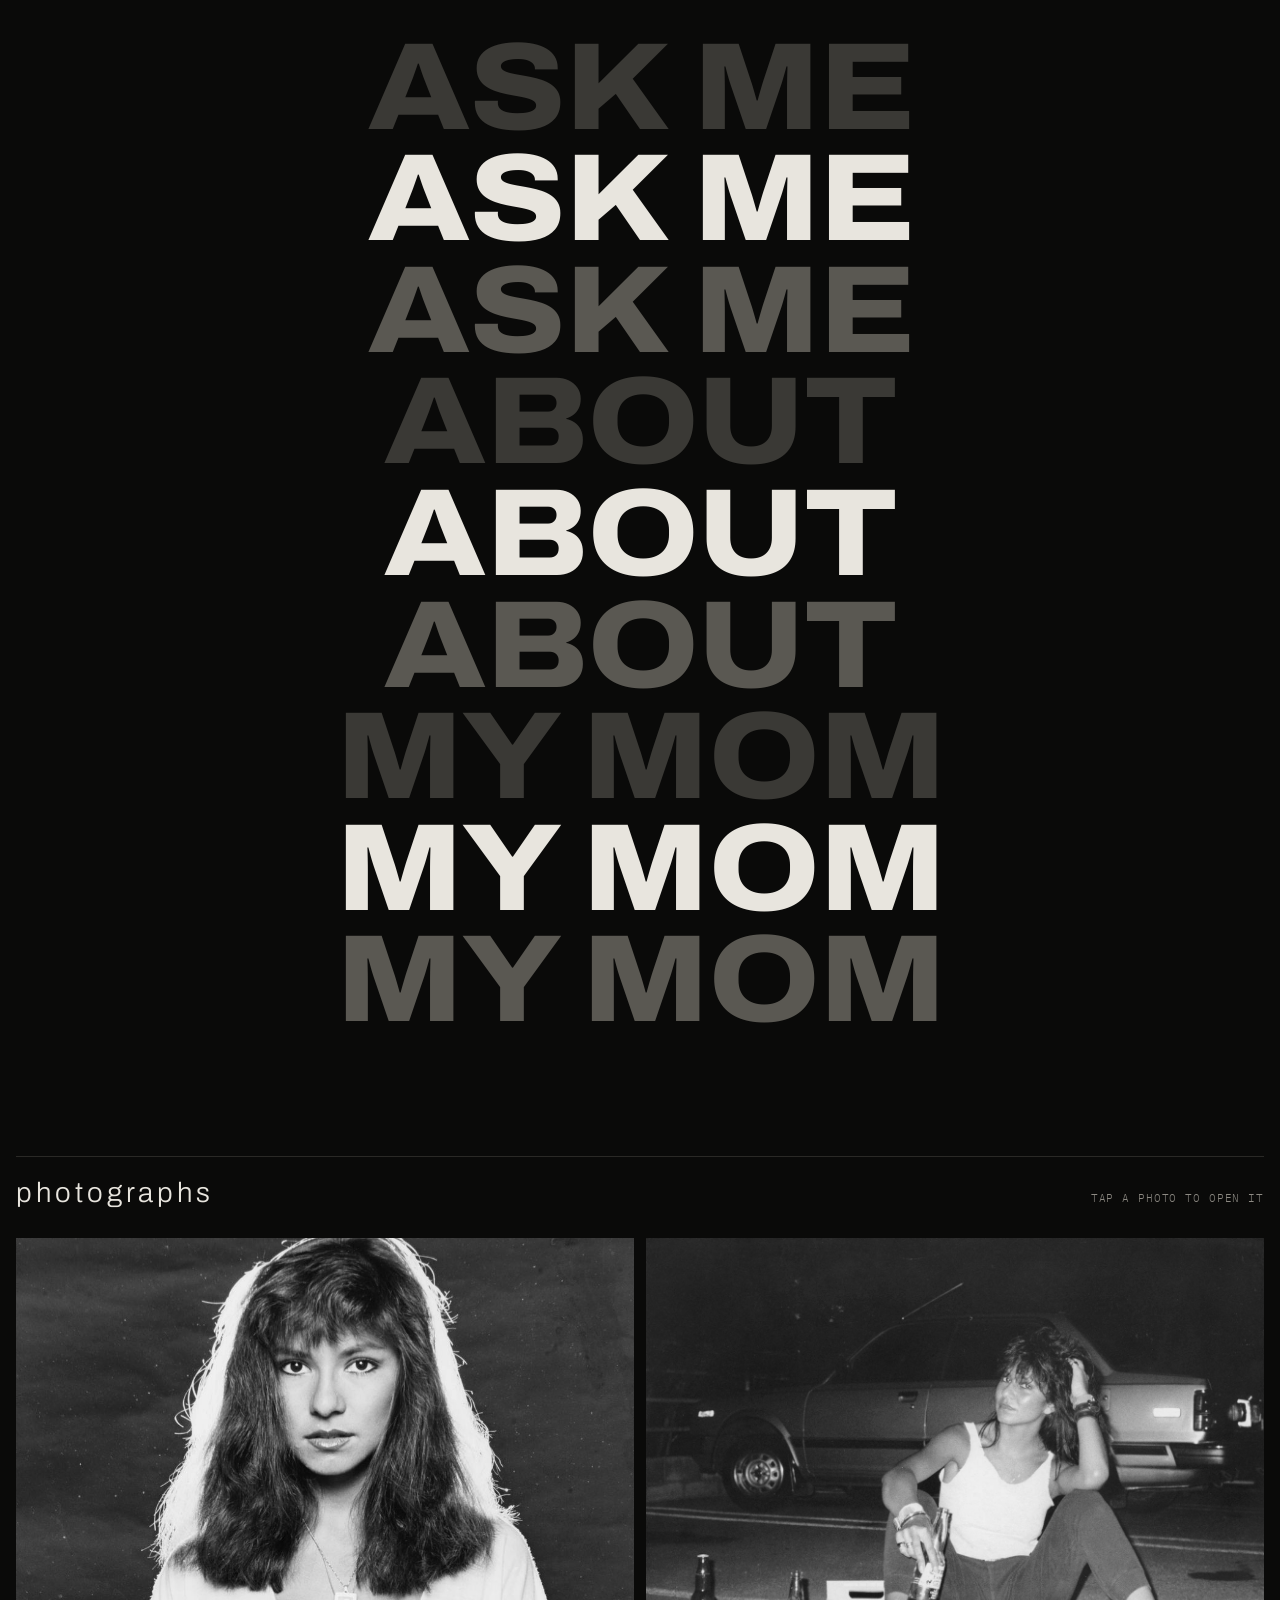
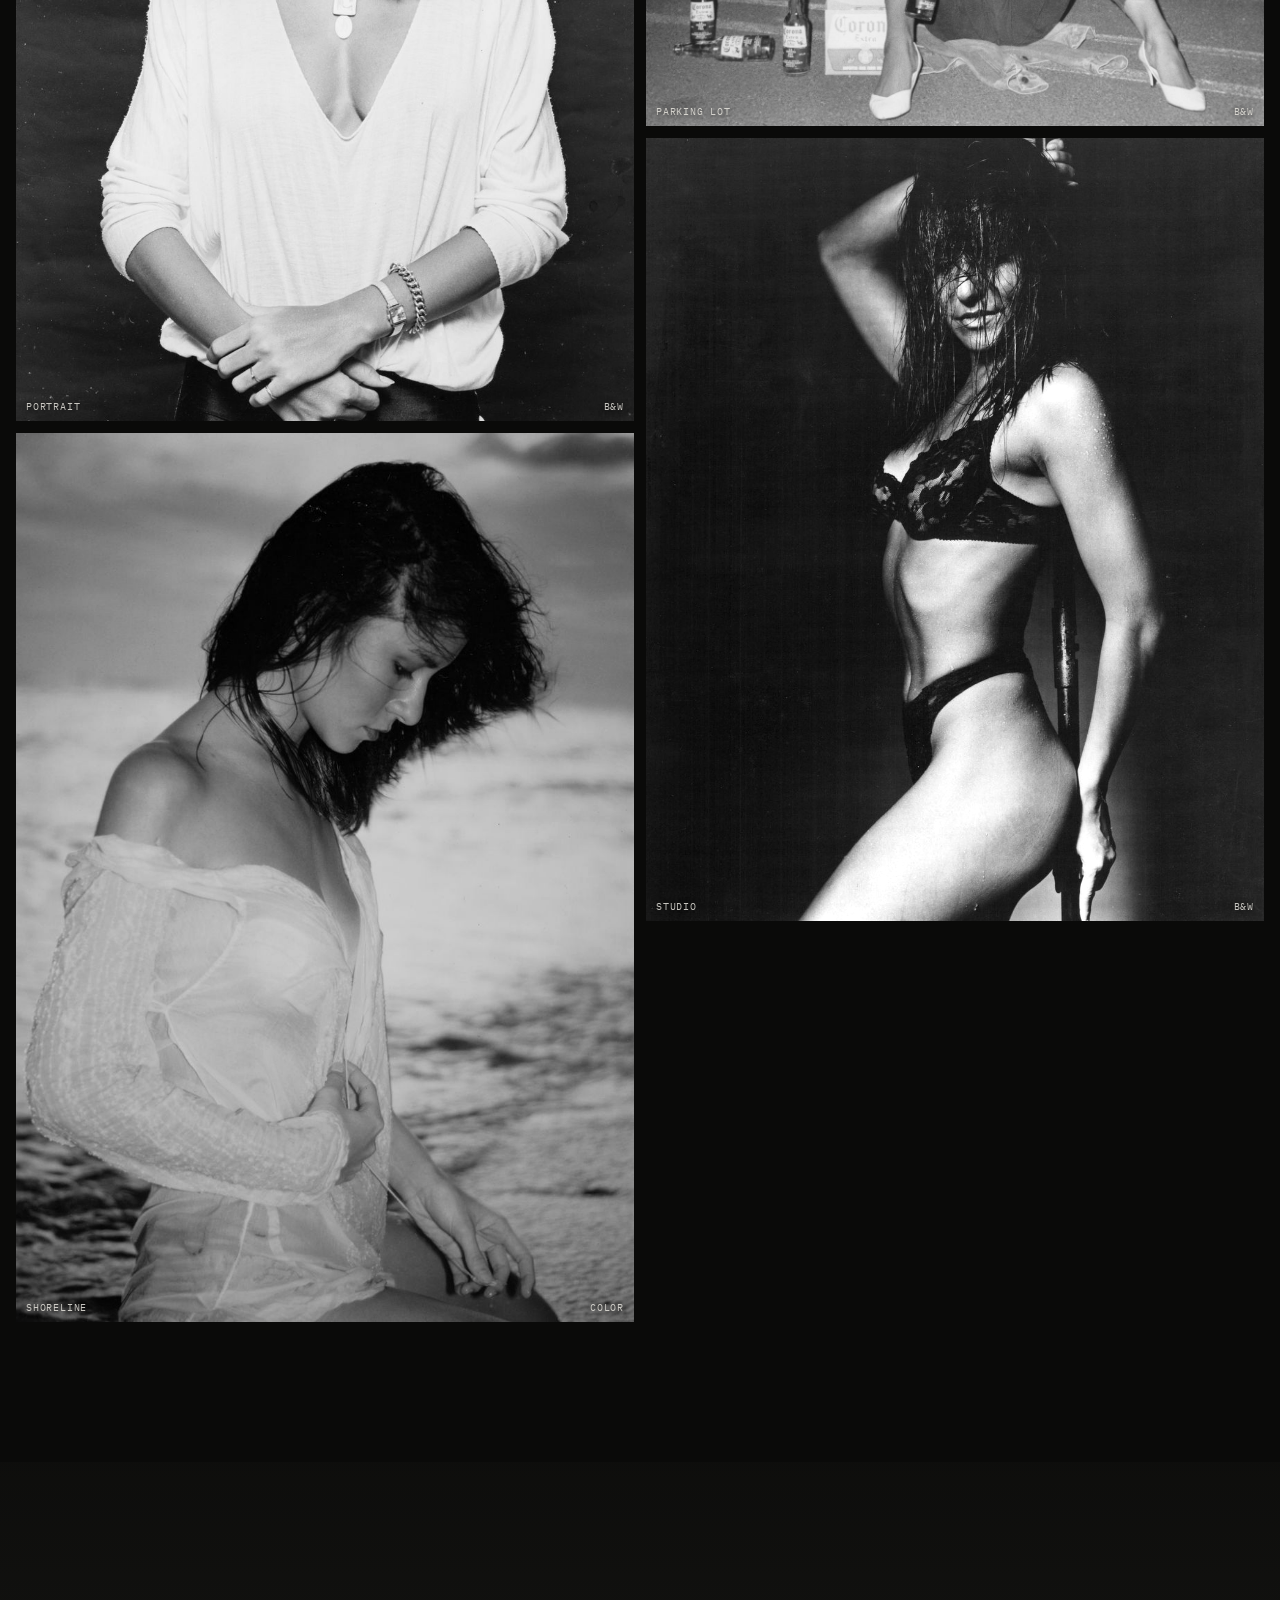
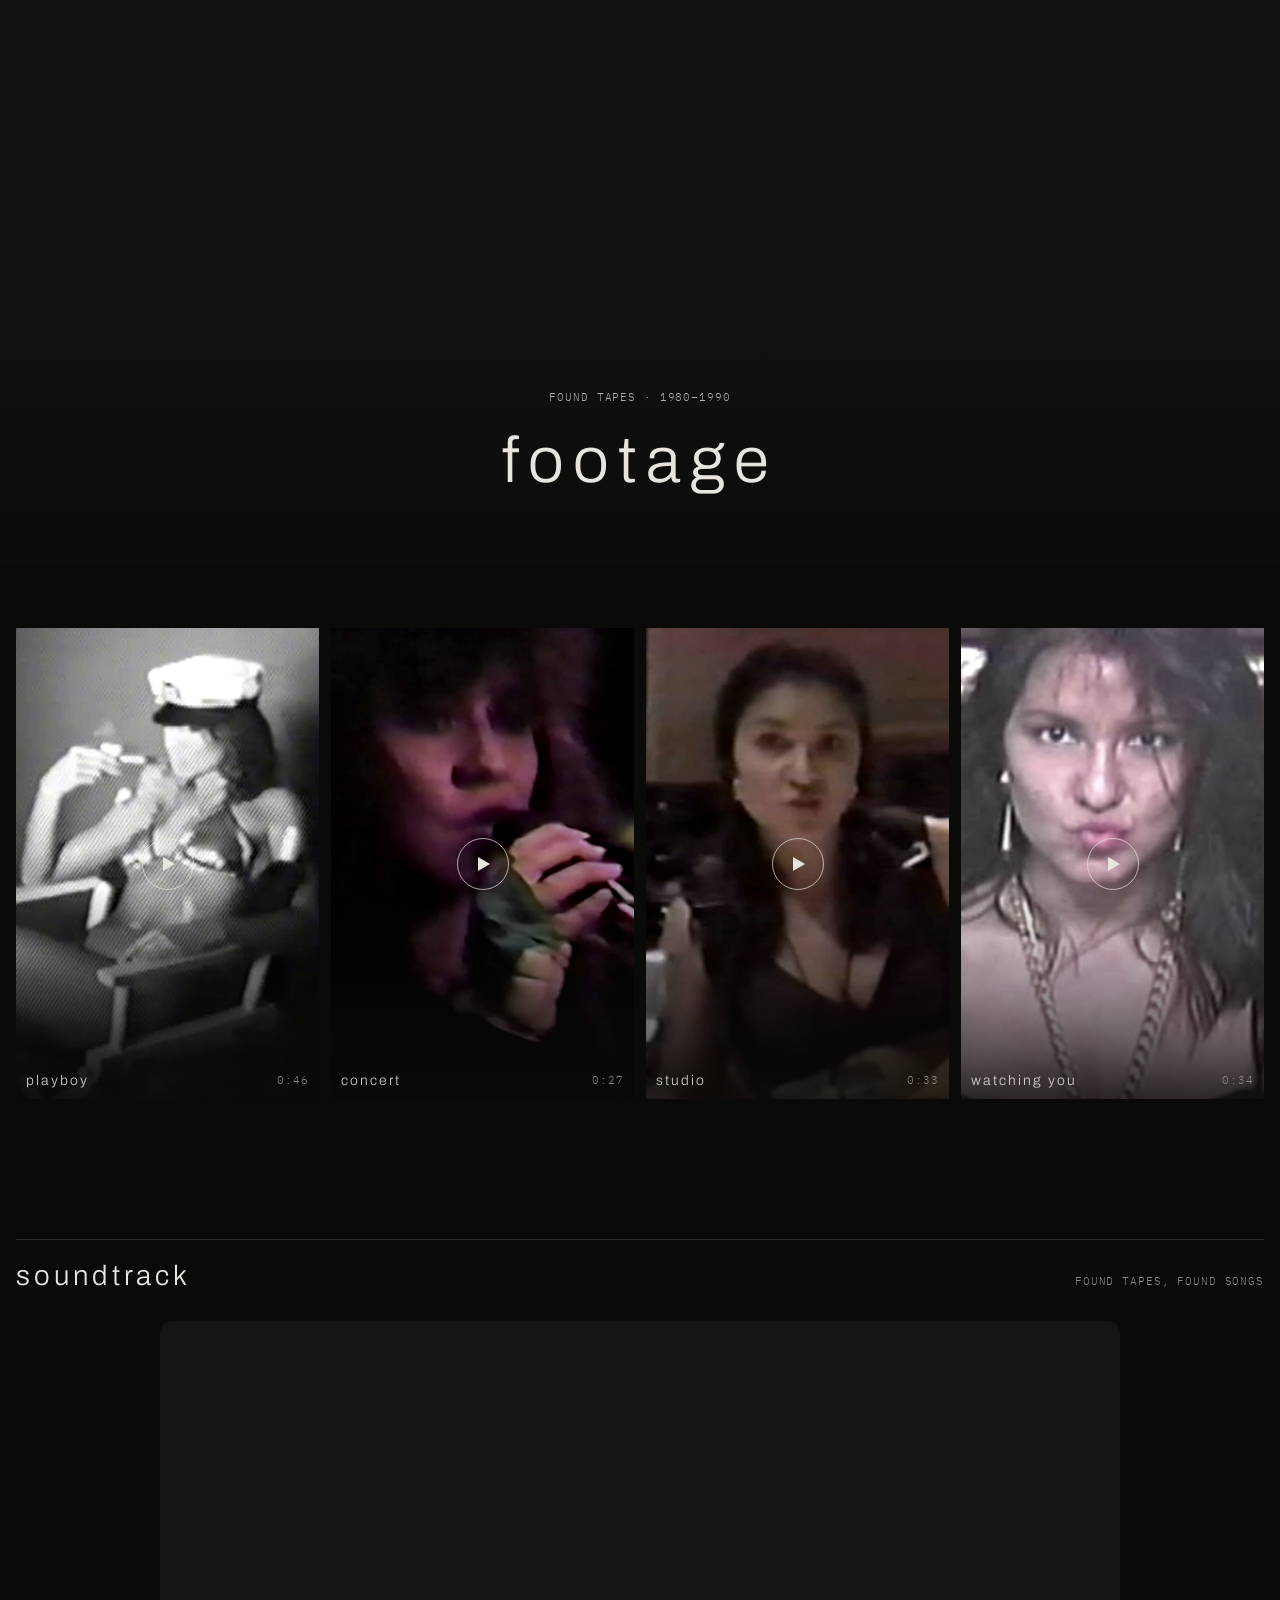
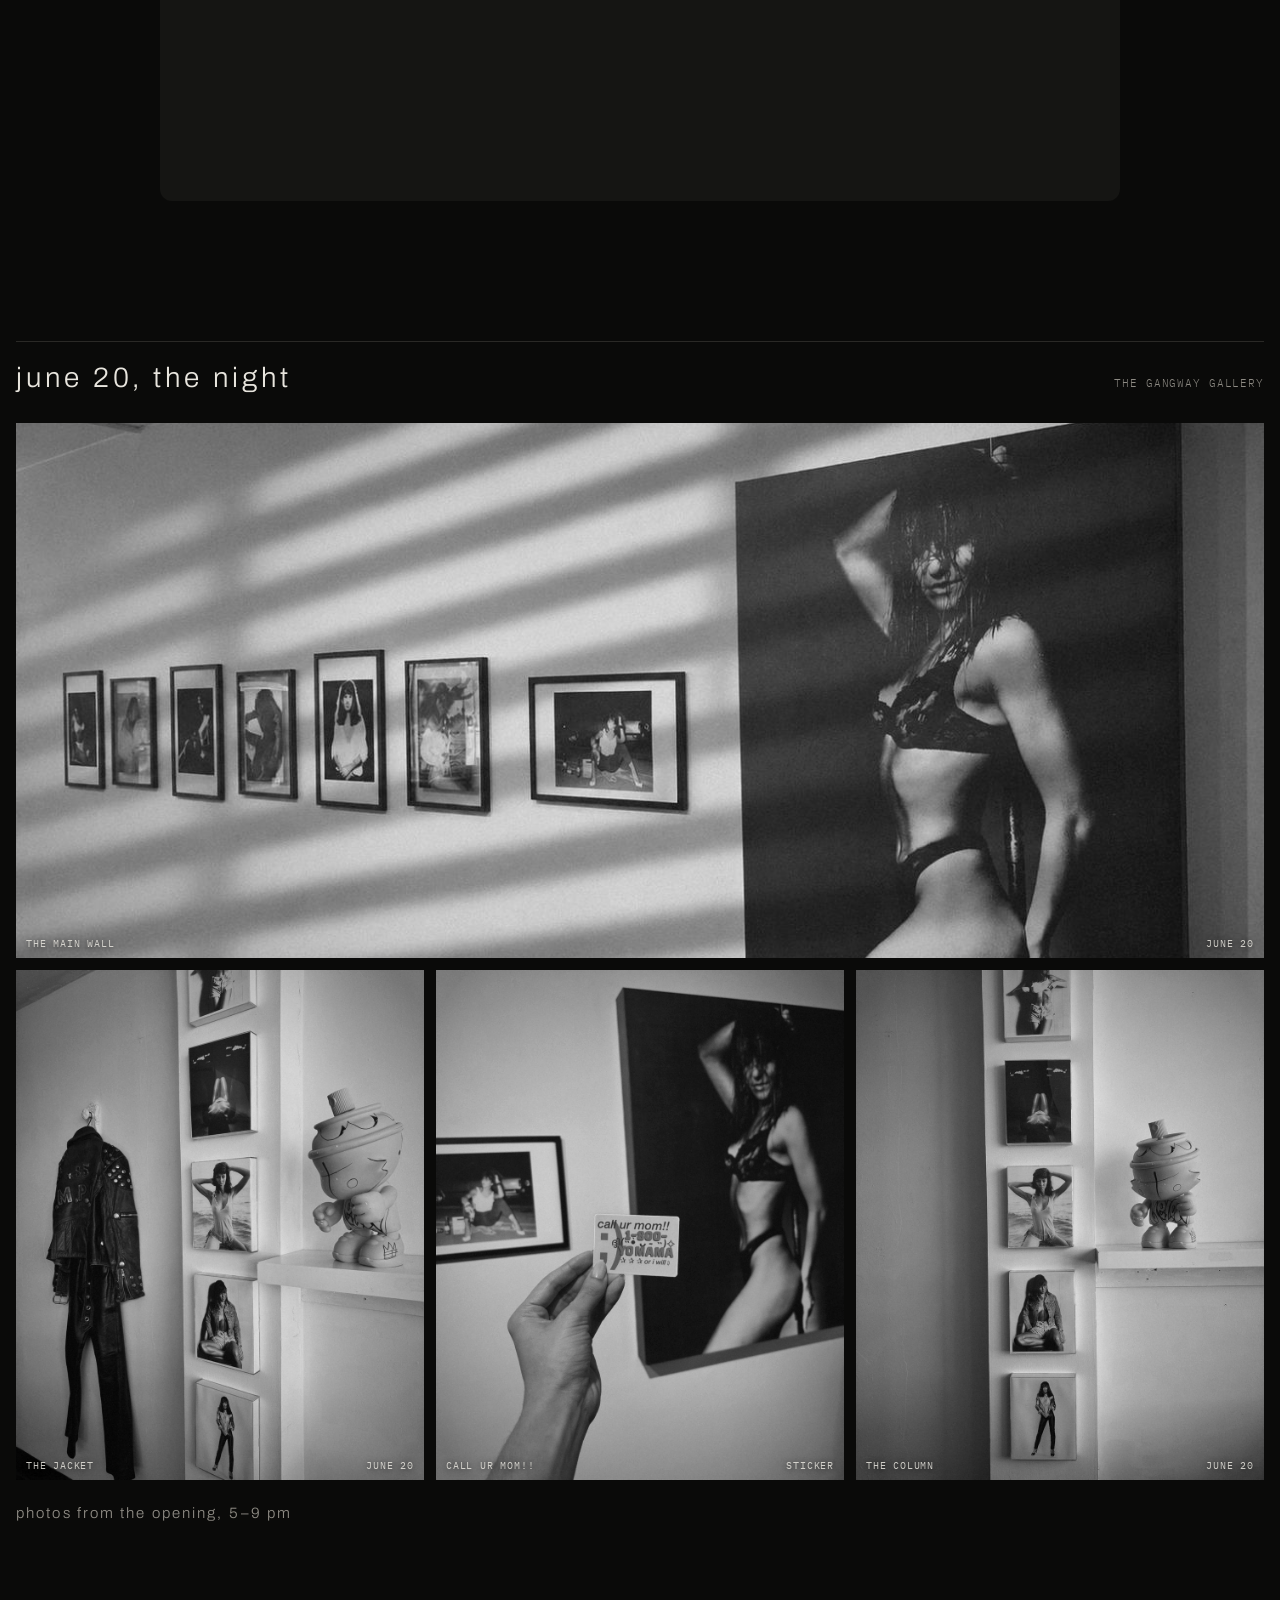
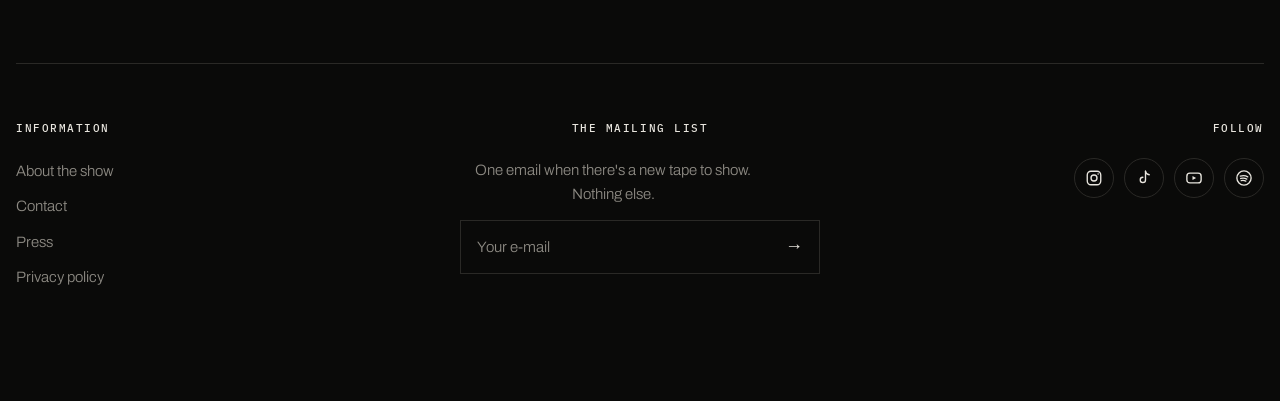
==== commit 75a3d6b3: "Add a red REC dot favicon and home-screen icon" ====
--- a/index.html
+++ b/index.html
@@ -36,6 +36,9 @@
       name="twitter:image"
       content="https://lanasaldania.com/media/og/og.jpg"
     />
+    <link rel="icon" href="favicon.ico" sizes="any" />
+    <link rel="icon" href="media/icons/favicon.svg" type="image/svg+xml" />
+    <link rel="apple-touch-icon" href="media/icons/apple-touch-icon.png" />
     <meta name="theme-color" content="#0a0a09" />
     <title>ask me about my mom</title>
     <link rel="preconnect" href="https://fonts.googleapis.com" />
--- a/css/style.css
+++ b/css/style.css
@@ -400,7 +400,7 @@
   min-height: 360px;
   overflow: hidden;
   background: var(--ink-2);
-  margin-bottom: 12px;
+  margin-bottom: clamp(32px, 5vw, 64px);
 }
 .tape-banner video {
   opacity: 0;
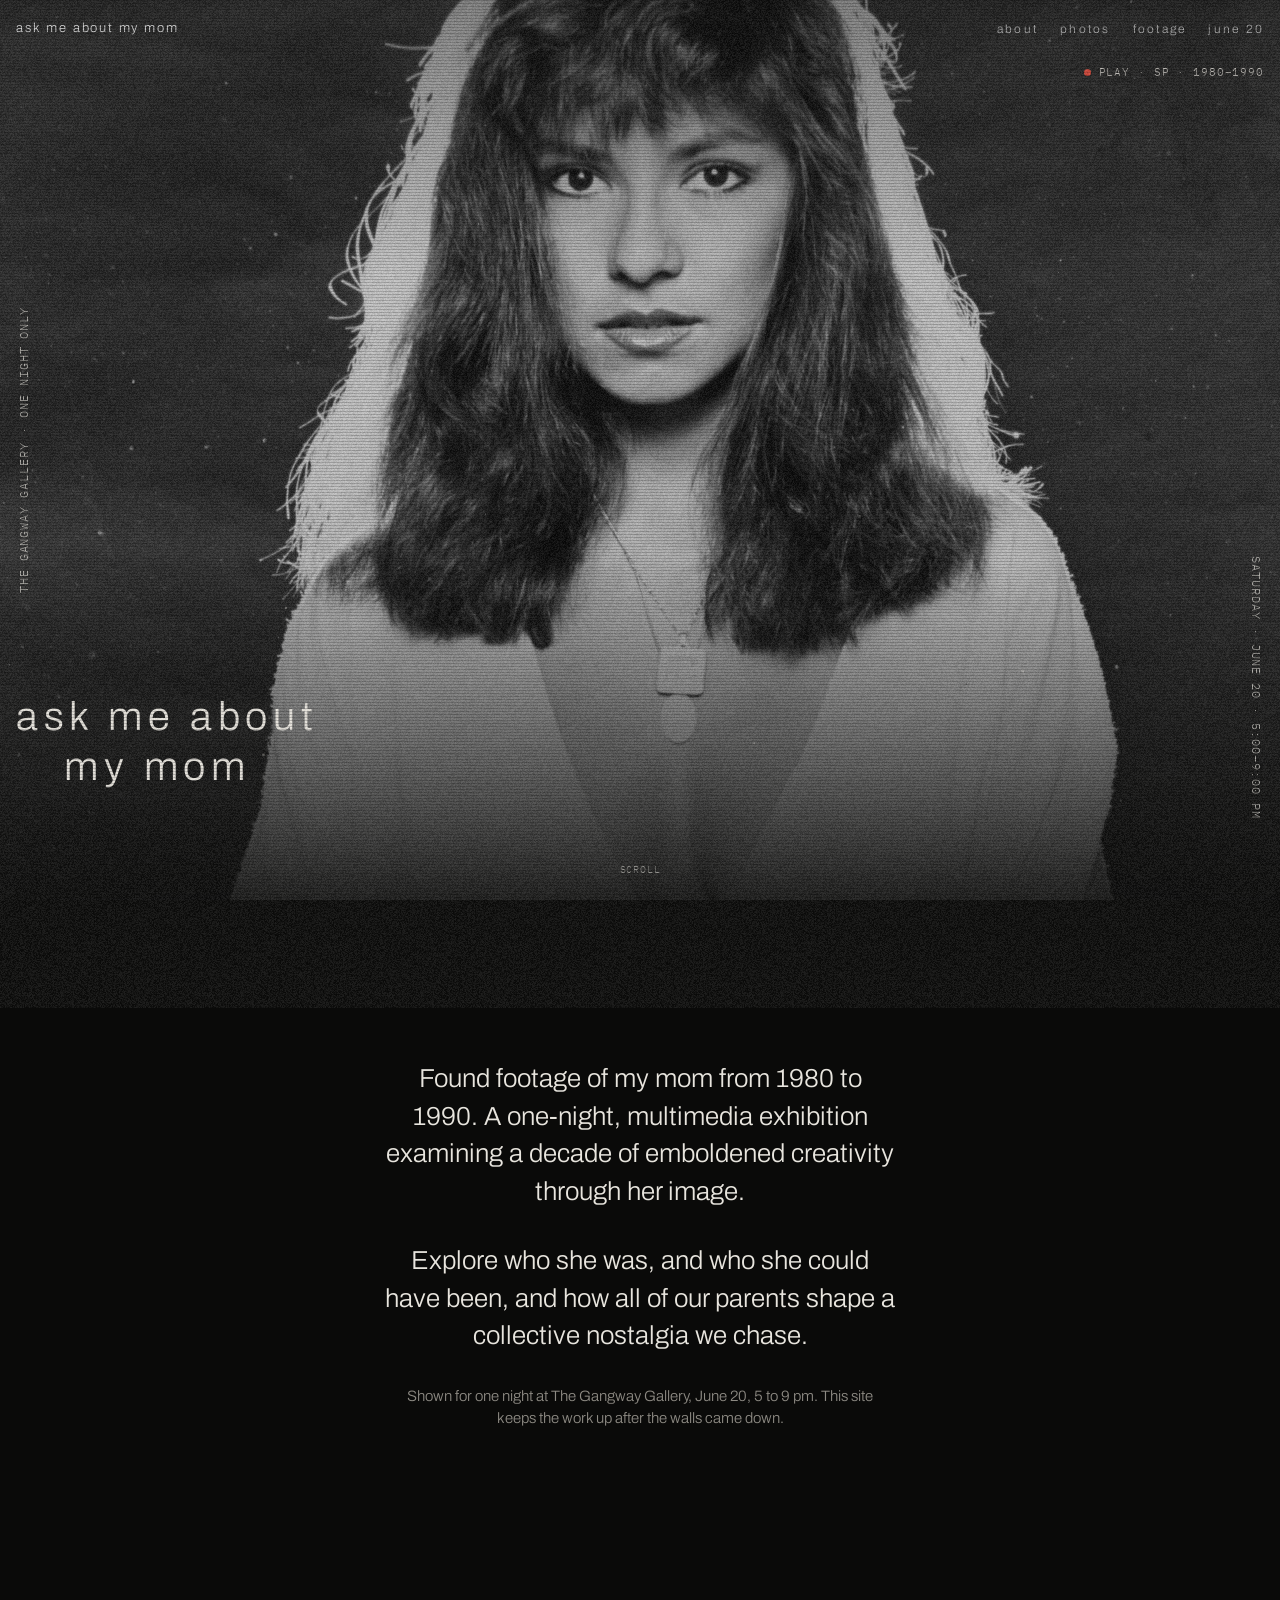
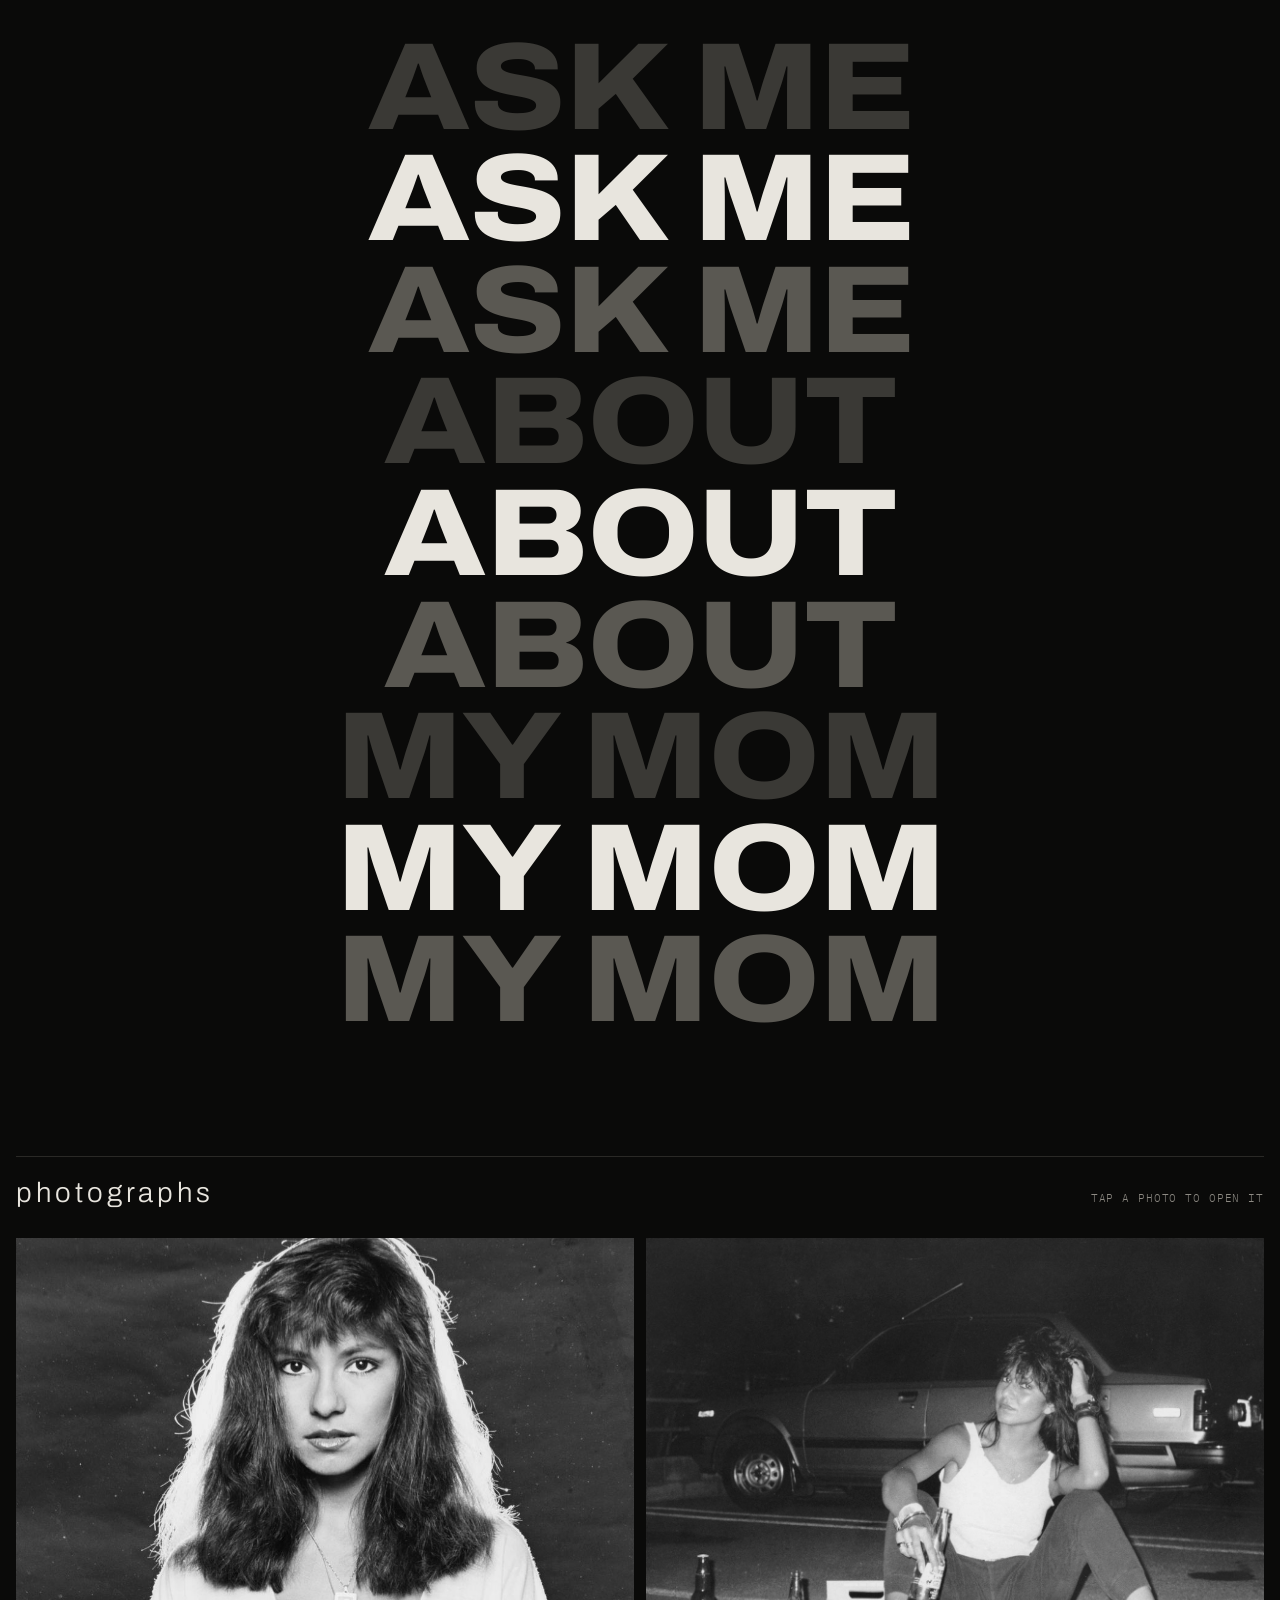
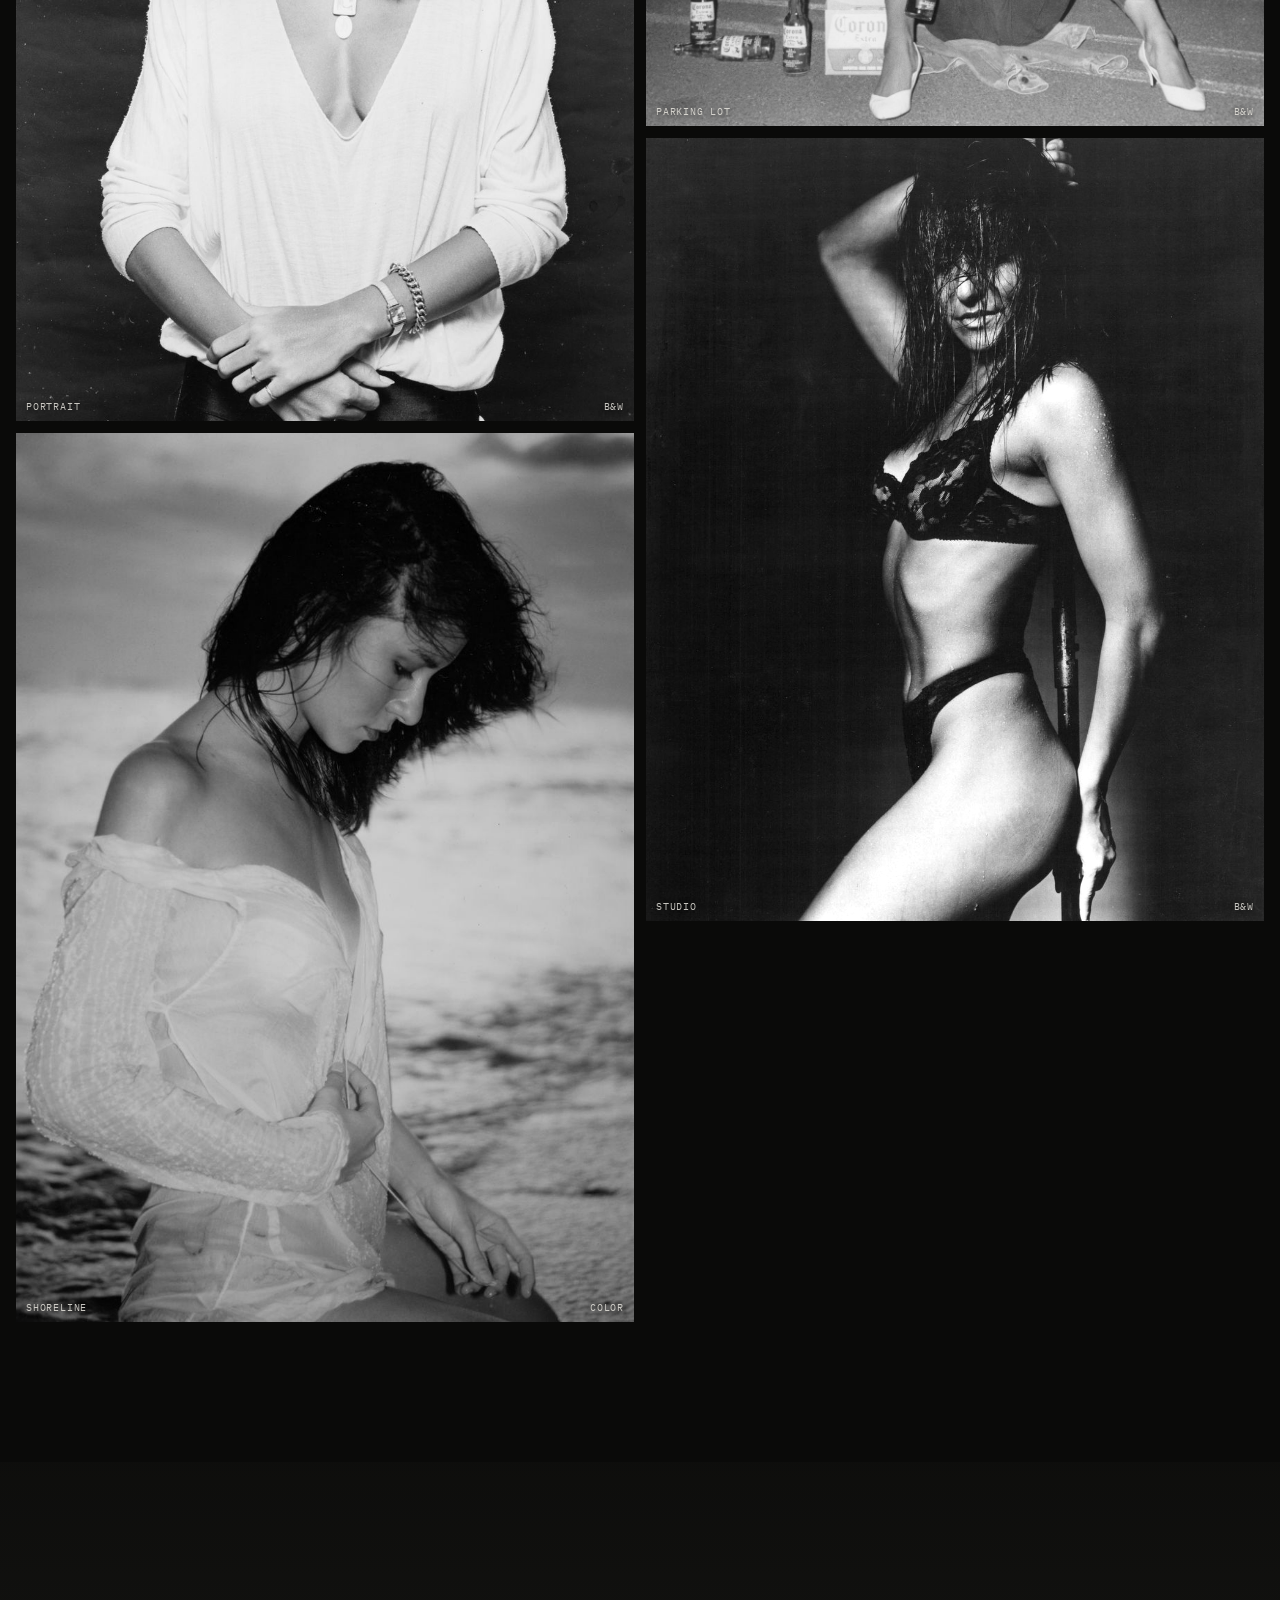
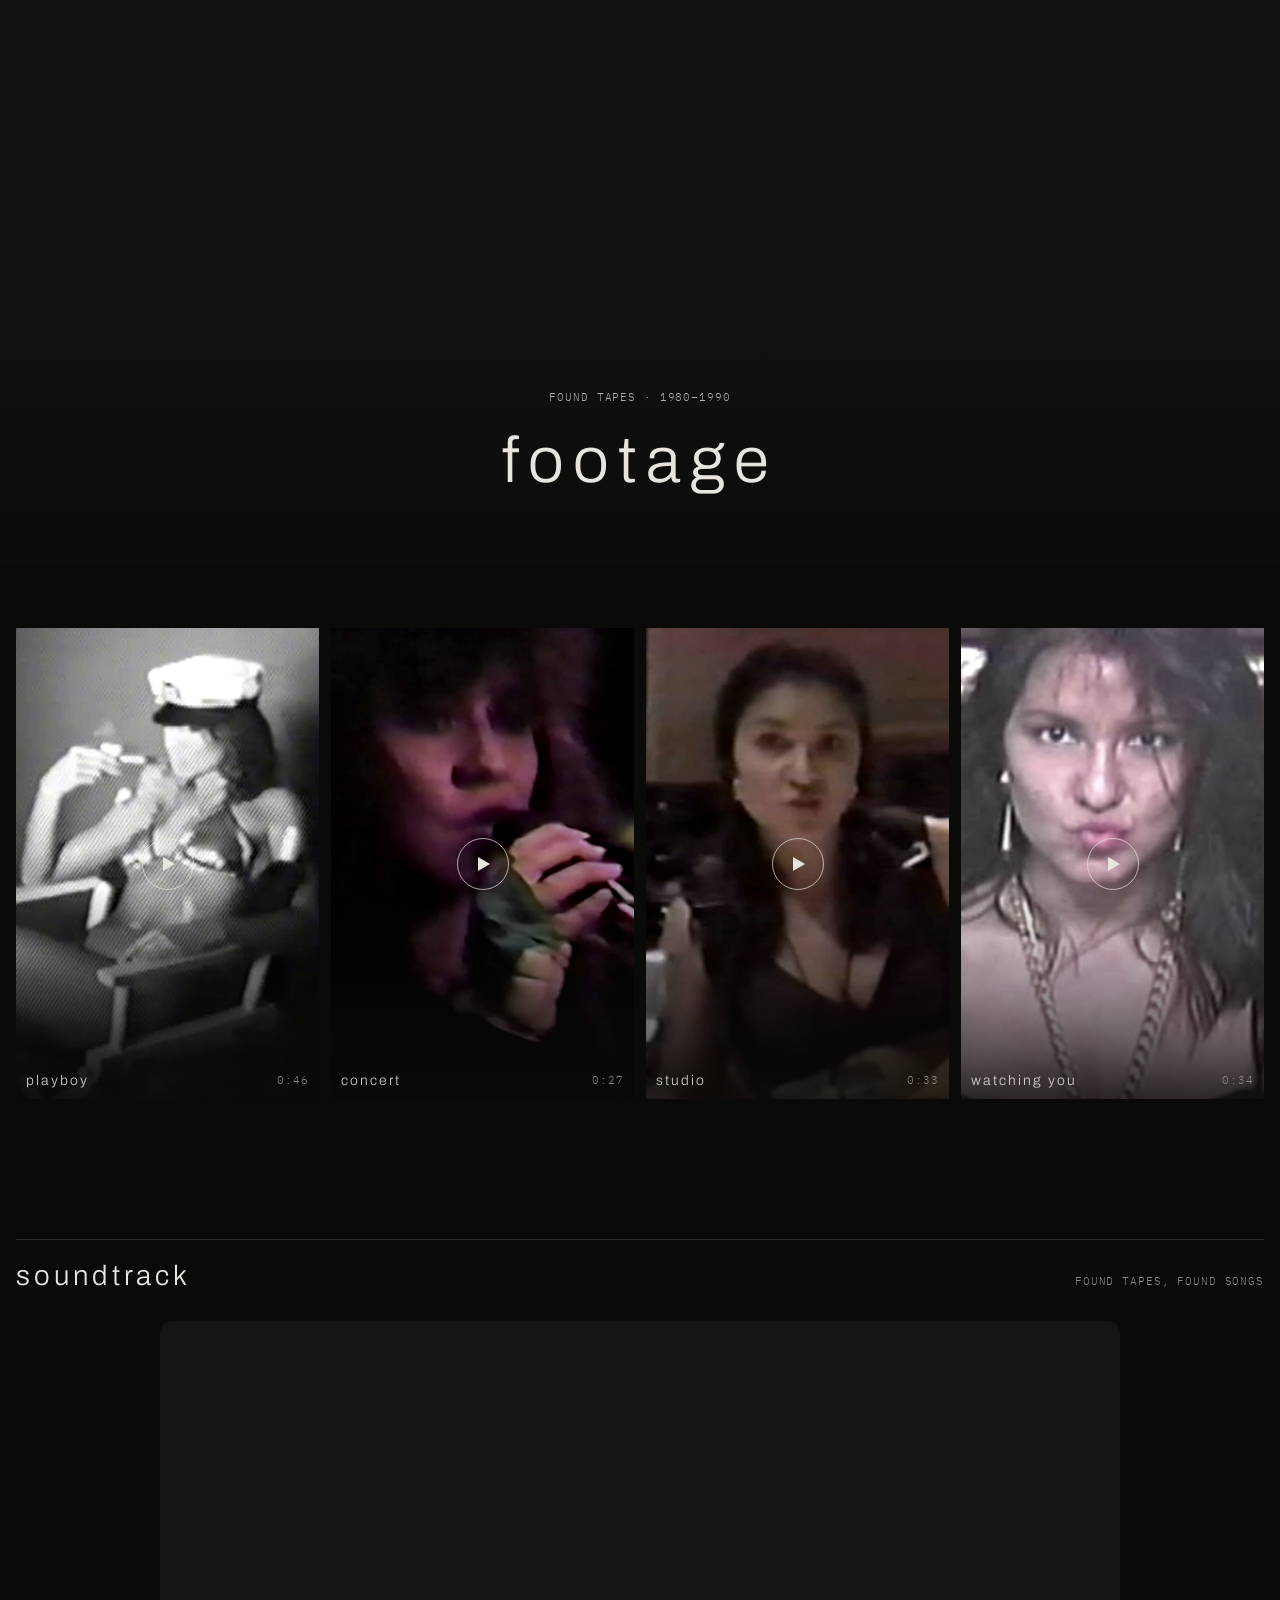
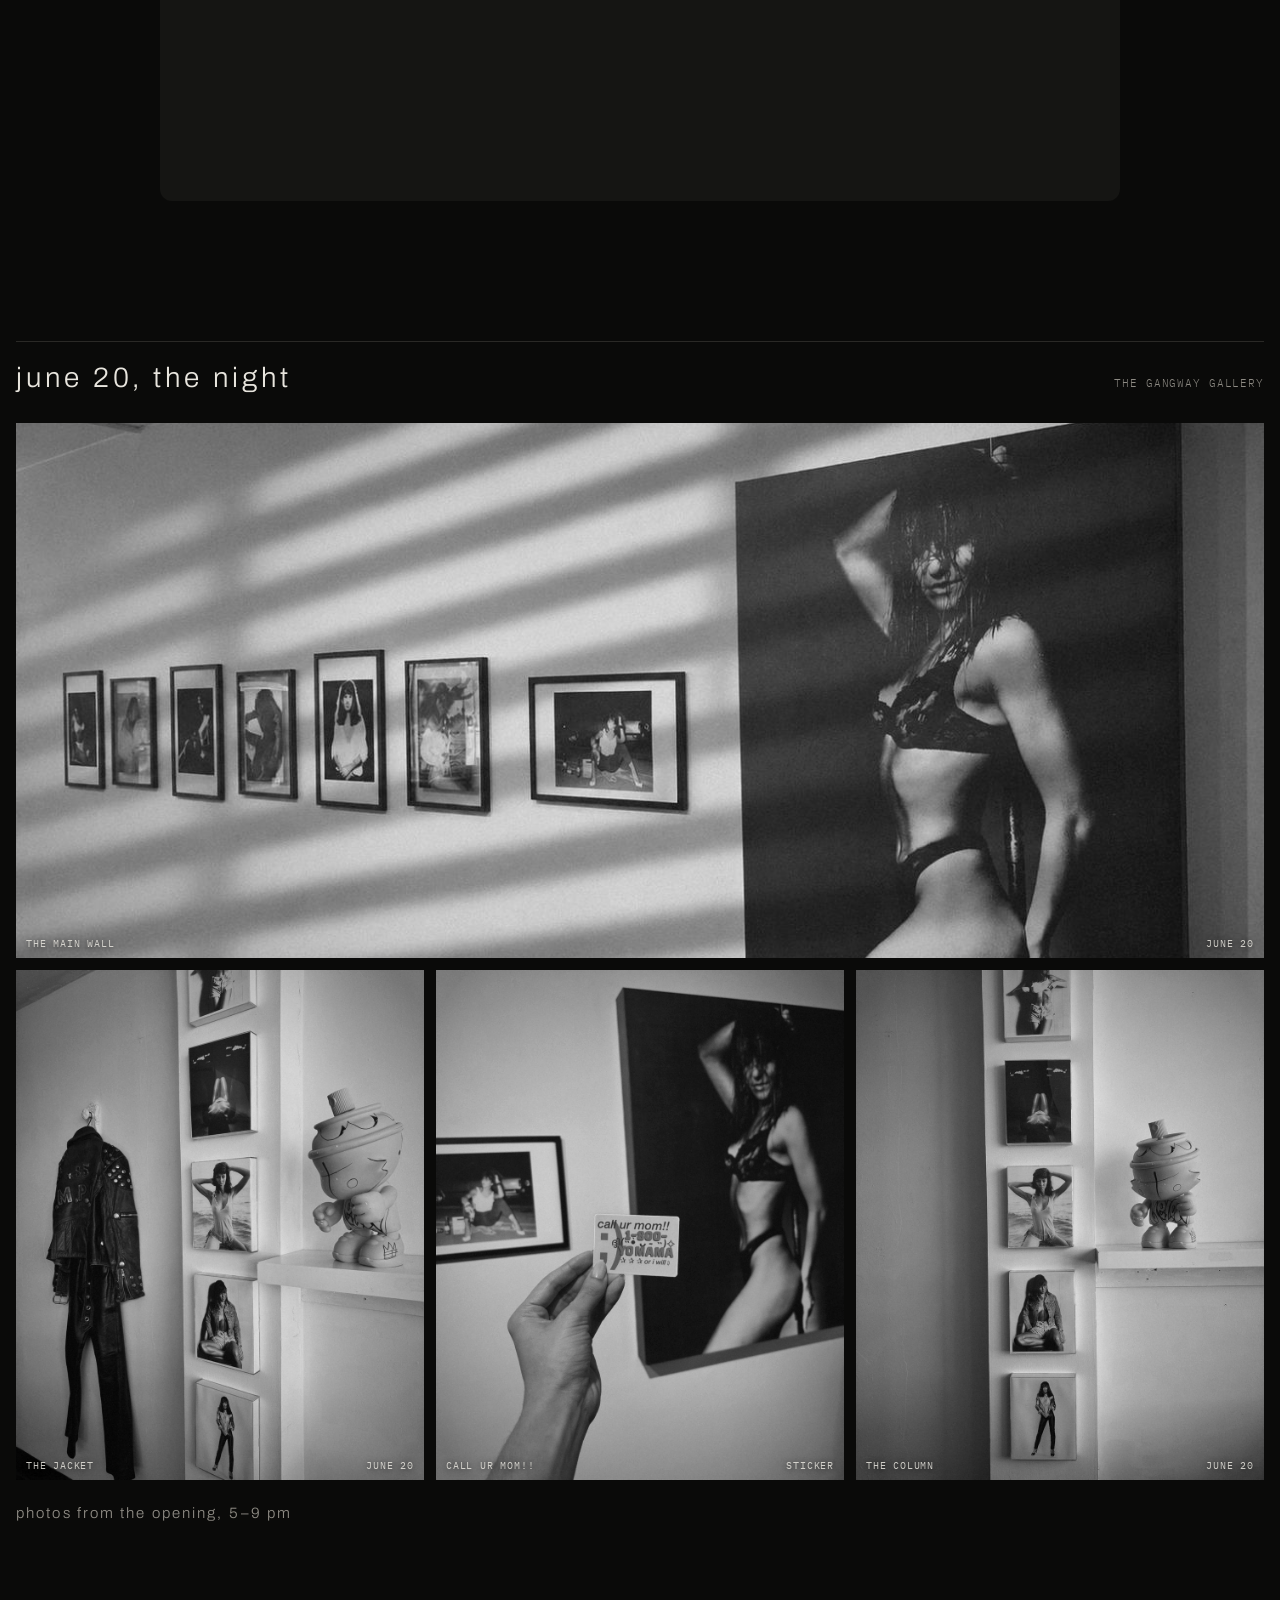
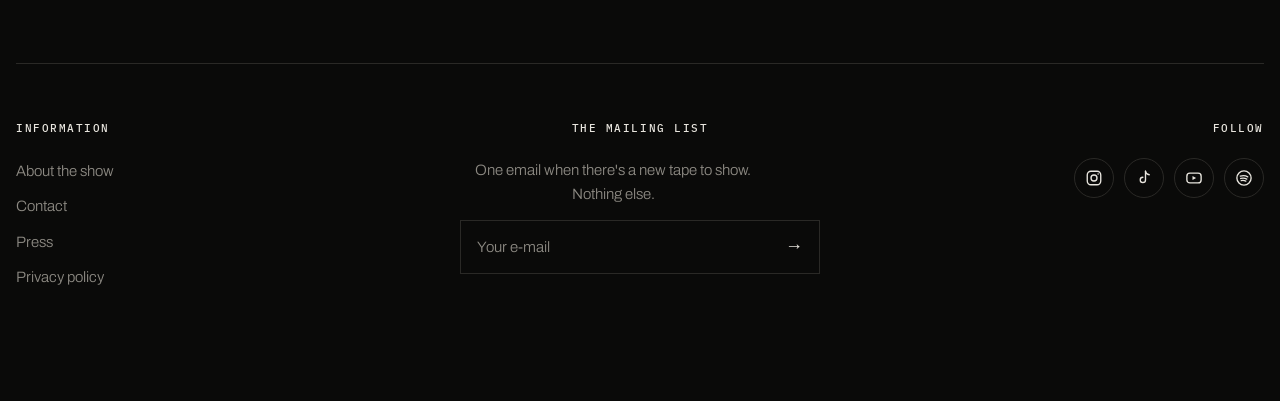
==== commit 5b8268e2: "Add a privacy page and link it from the footer" ====
--- a/index.html
+++ b/index.html
@@ -296,7 +296,7 @@
                 <li><a href="#about">About the show</a></li>
                 <li><a href="#">Contact</a></li>
                 <li><a href="#">Press</a></li>
-                <li><a href="#">Privacy policy</a></li>
+                <li><a href="privacy.html">Privacy policy</a></li>
               </ul>
             </div>
             <div class="news">
--- a/css/style.css
+++ b/css/style.css
@@ -943,3 +943,56 @@
 .vb button:hover {
   border-color: var(--dim);
 }
+
+/* privacy page */
+.legal {
+  max-width: 680px;
+  margin: 0 auto;
+  padding-block: clamp(48px, 10vw, 120px) clamp(80px, 12vw, 140px);
+  font-size: 16px;
+  line-height: 1.7;
+}
+.legal-back {
+  display: inline-block;
+  margin-bottom: 48px;
+  text-decoration: none;
+}
+.legal-back:hover {
+  color: var(--paper);
+}
+.legal h1 {
+  margin: 0 0 20px;
+  font-size: clamp(32px, 5vw, 56px);
+  font-weight: 300;
+}
+.legal-lede {
+  font-size: clamp(18px, 2vw, 22px);
+  line-height: 1.5;
+  color: var(--paper);
+  margin: 0 0 48px;
+}
+.legal h2 {
+  margin: 40px 0 10px;
+  color: var(--paper);
+  font-weight: 500;
+}
+.legal p:not(.legal-lede),
+.legal li {
+  color: var(--dim);
+}
+.legal ul {
+  padding-left: 1.1em;
+  display: grid;
+  gap: 14px;
+}
+.legal strong {
+  color: var(--paper);
+  font-weight: 500;
+}
+.legal a:not(.legal-back) {
+  color: var(--paper);
+  text-underline-offset: 3px;
+}
+.legal-date {
+  margin-top: 56px;
+}
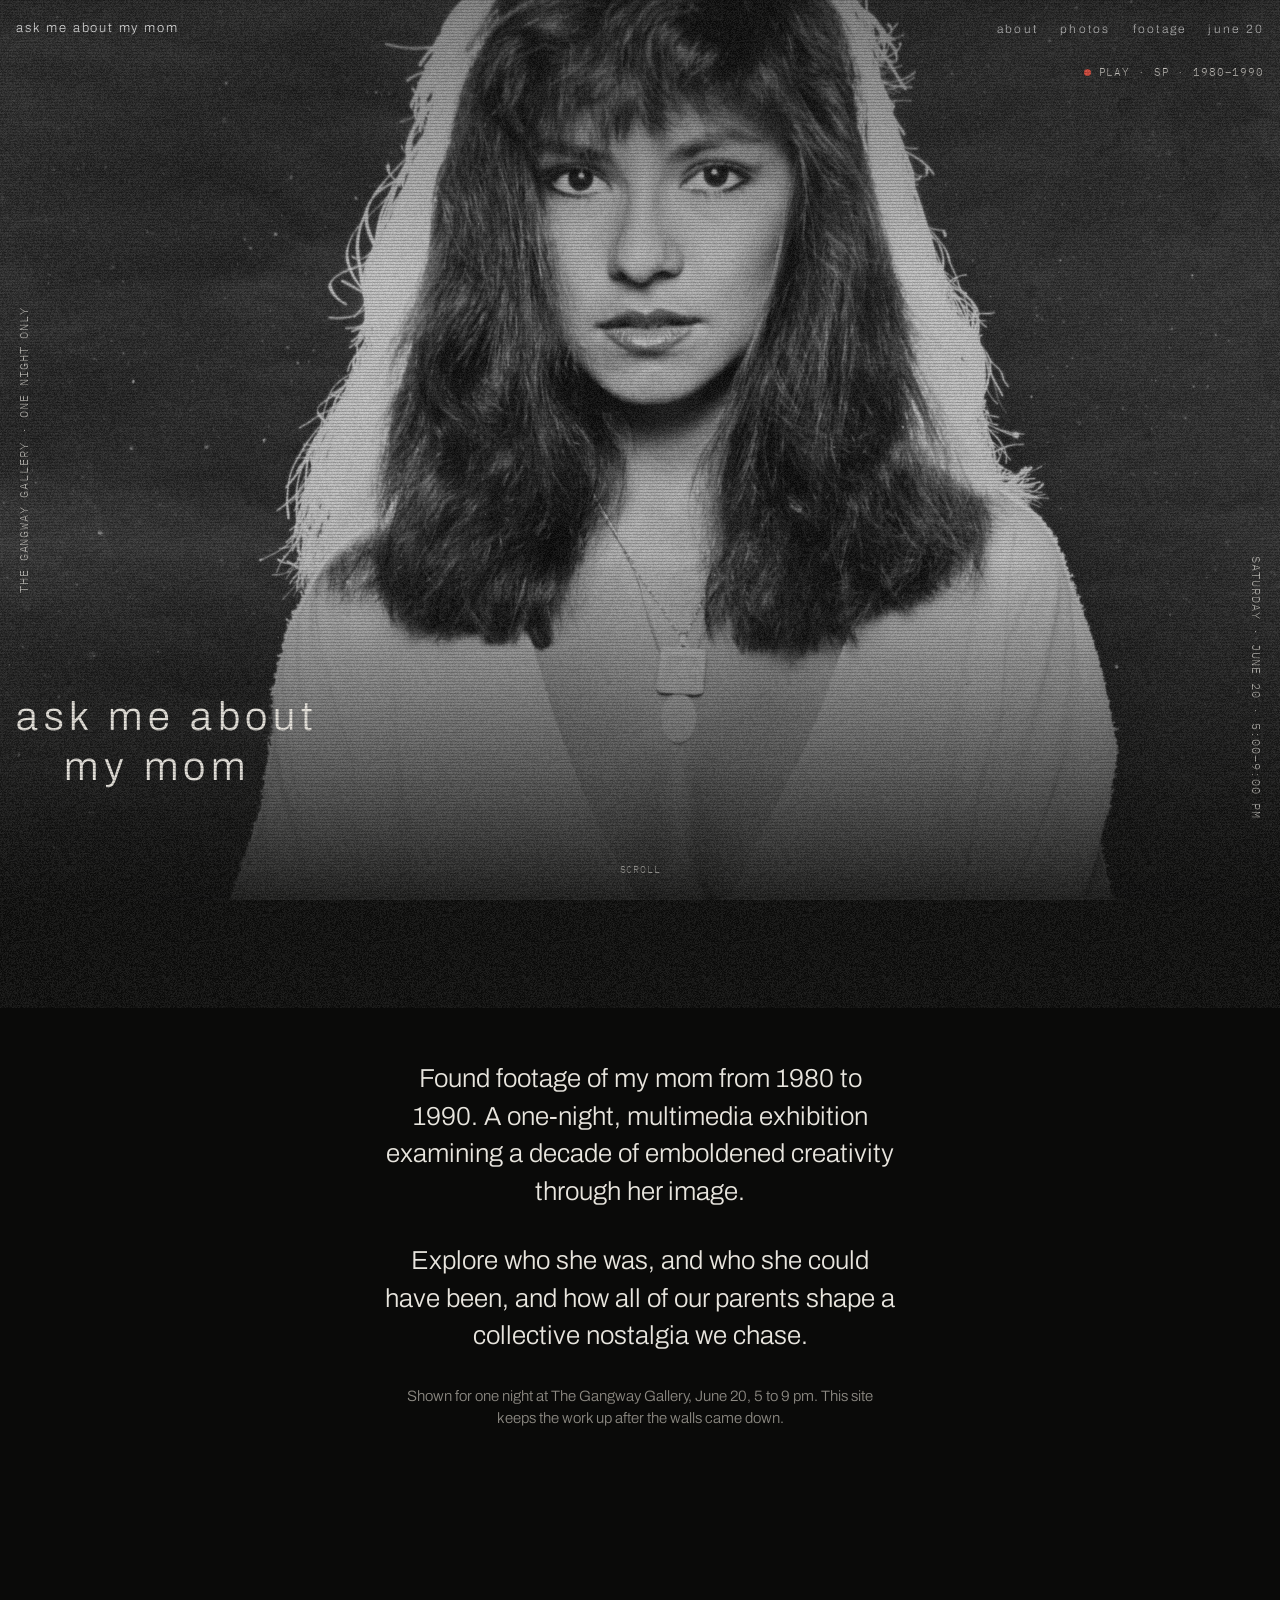
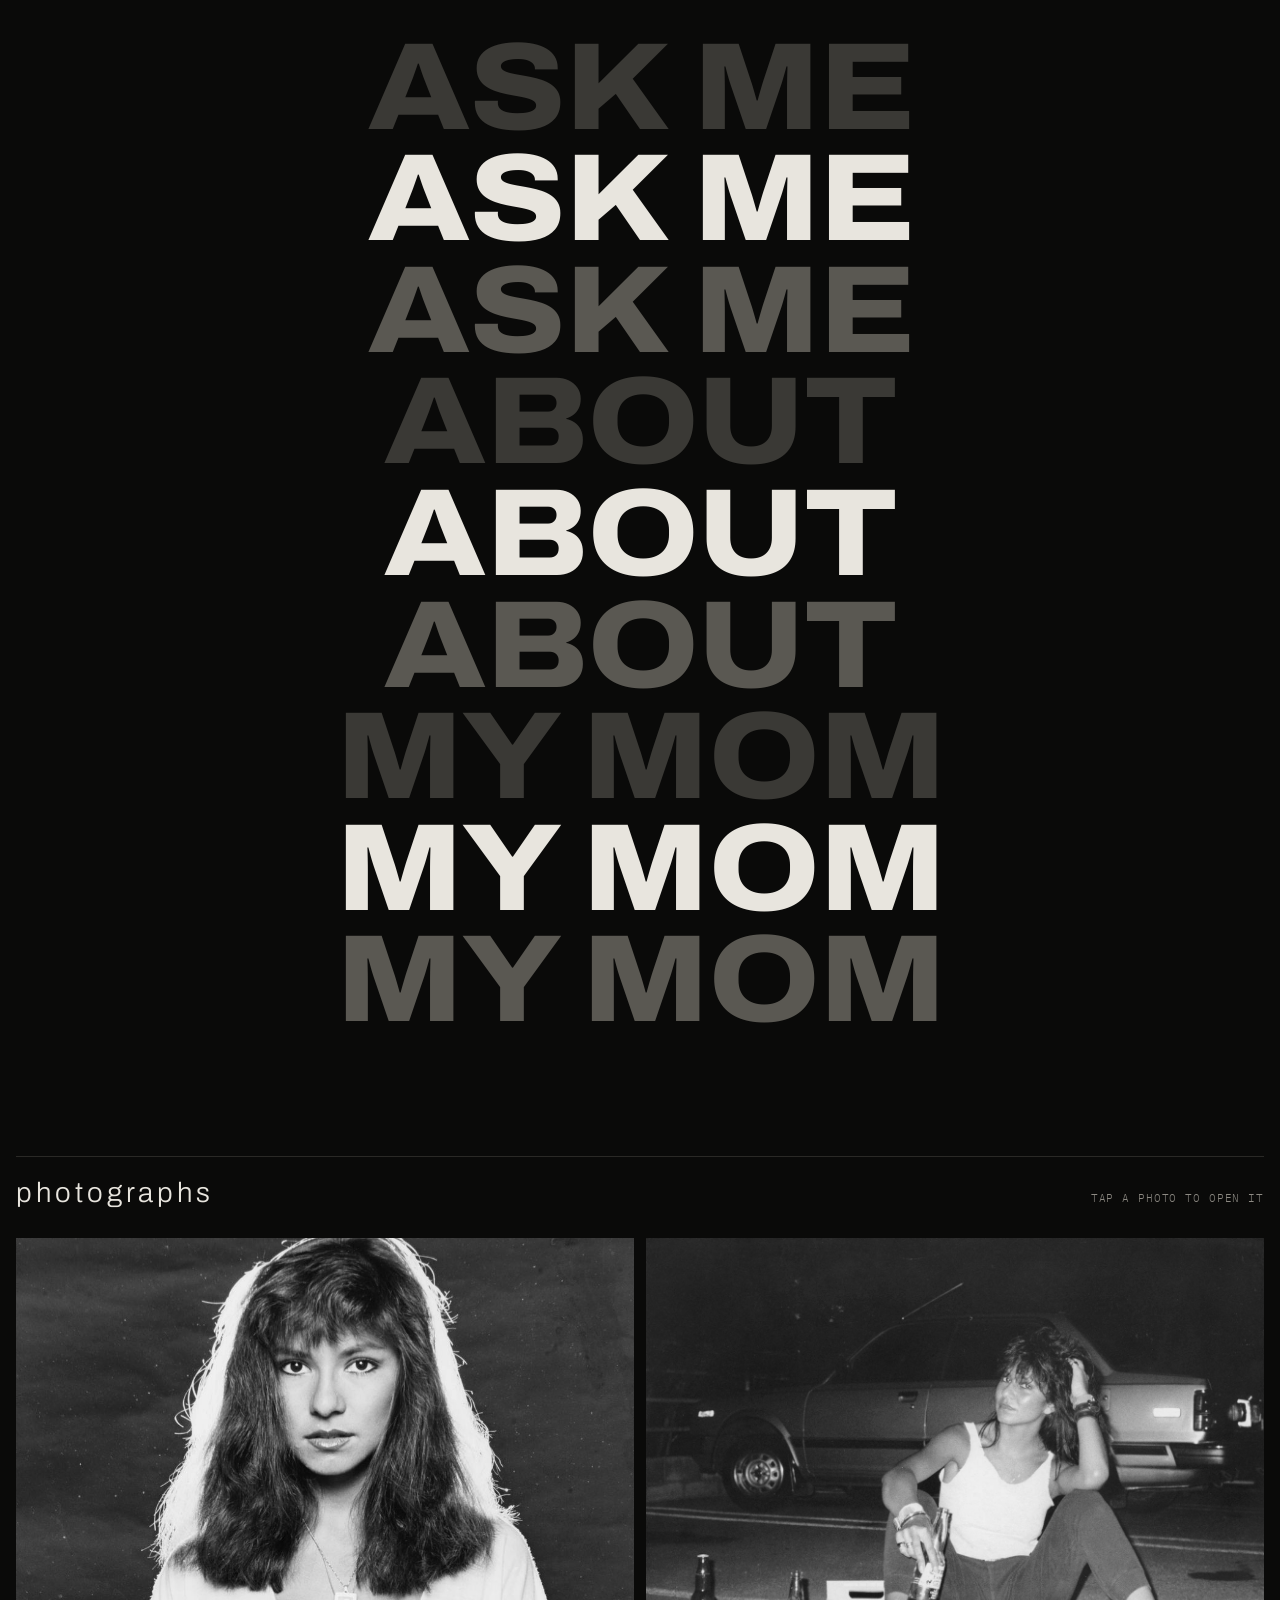
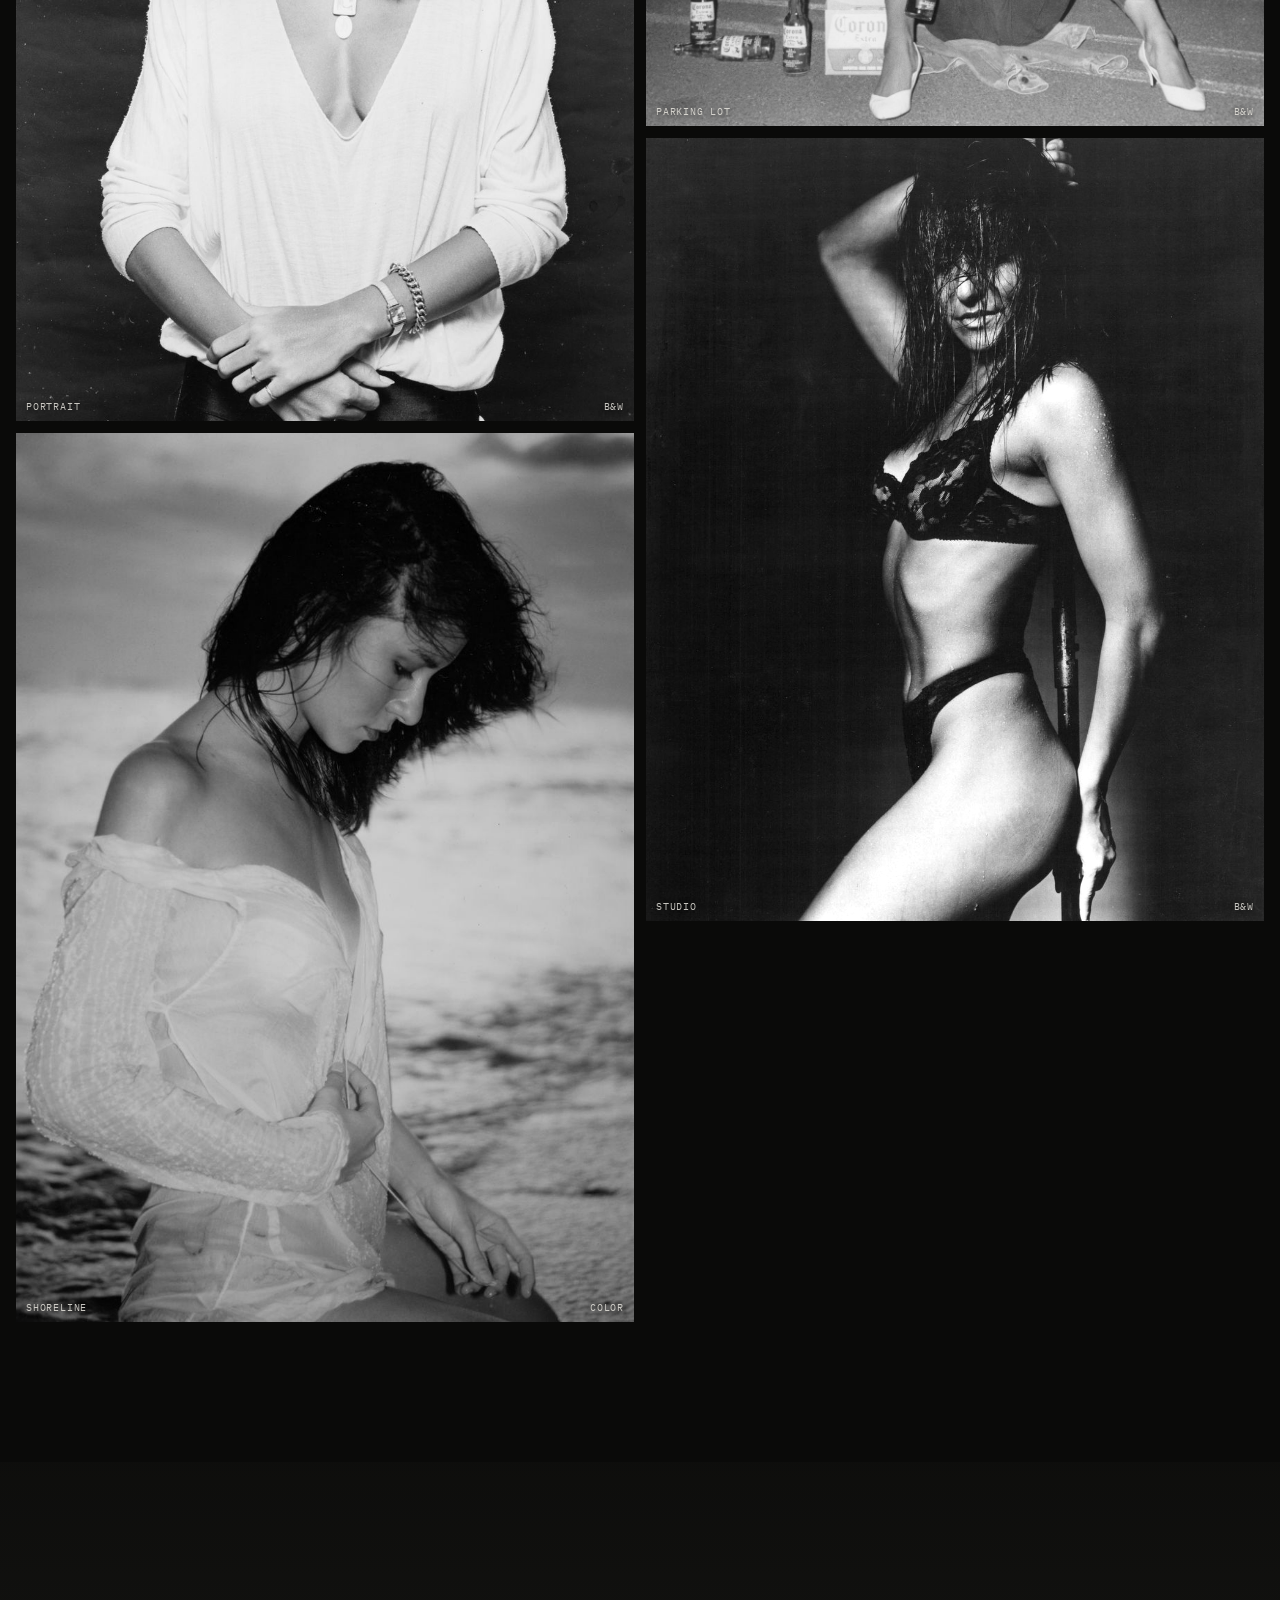
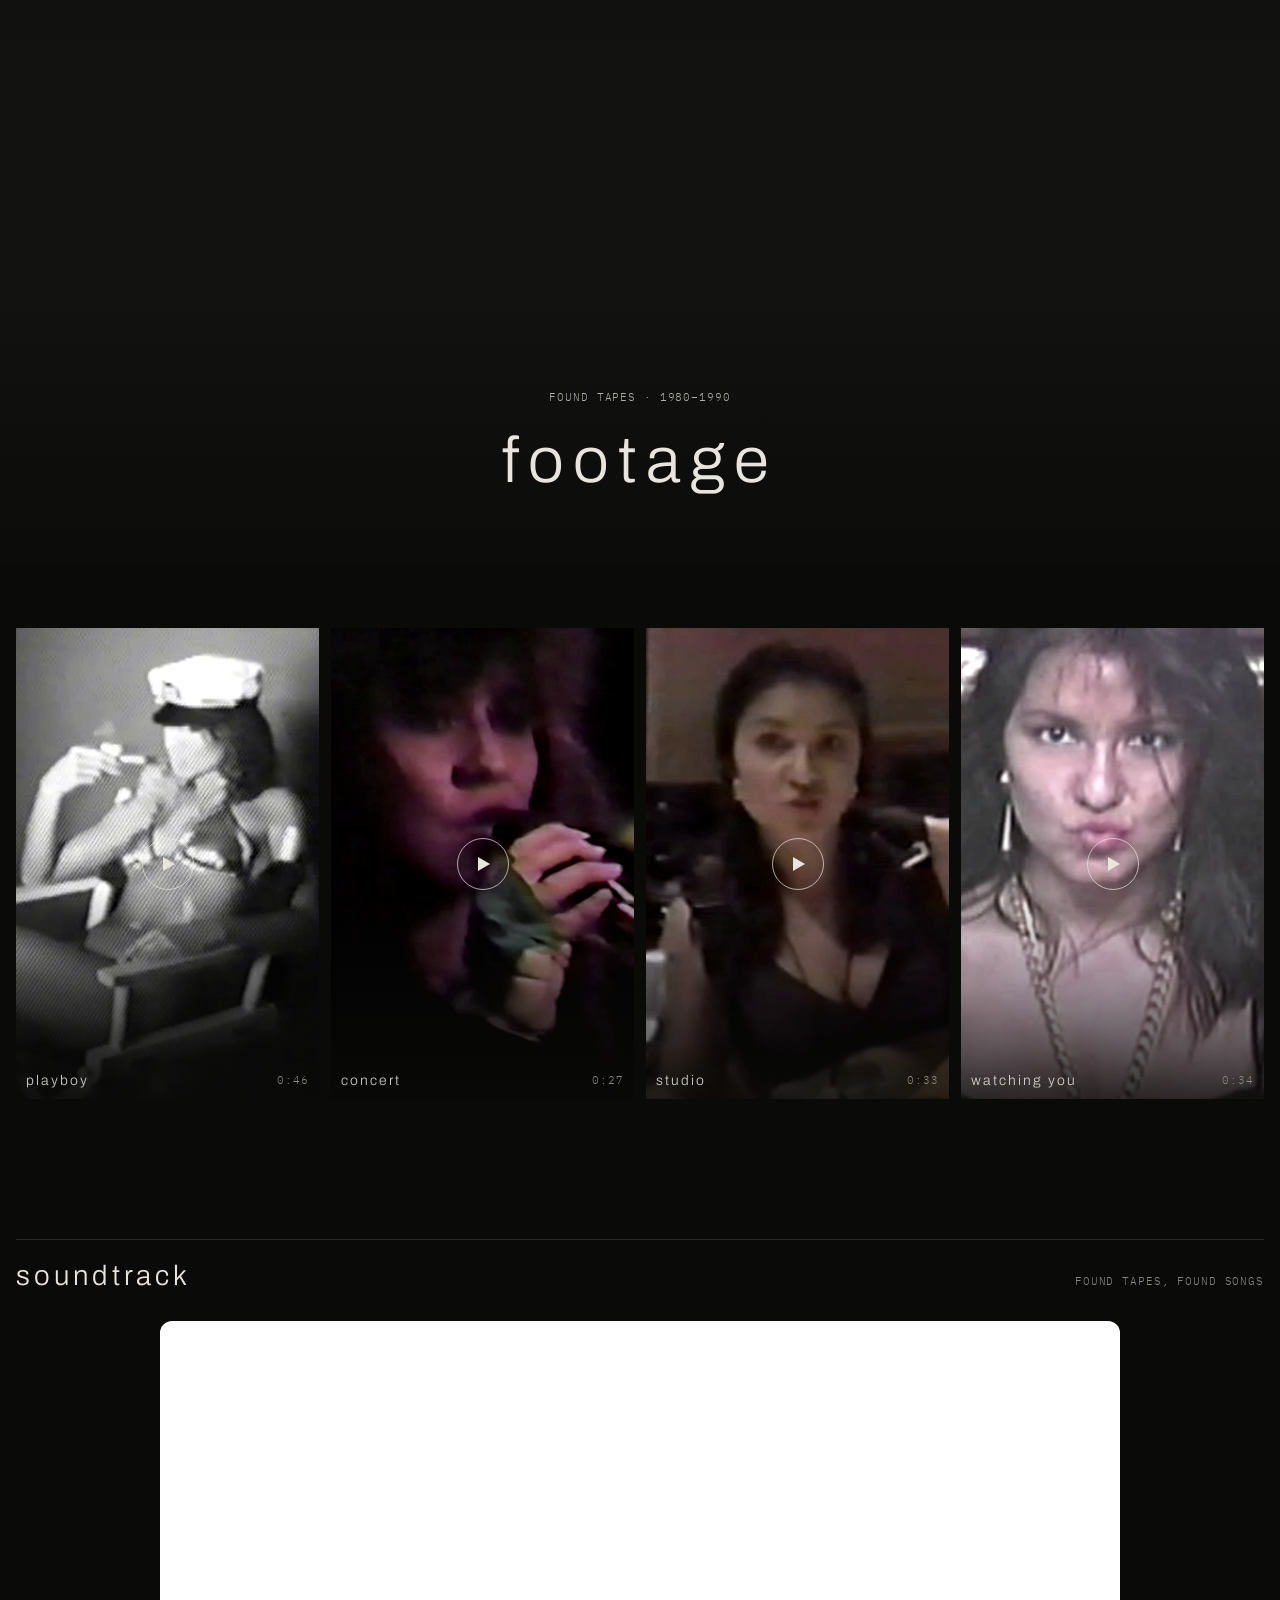
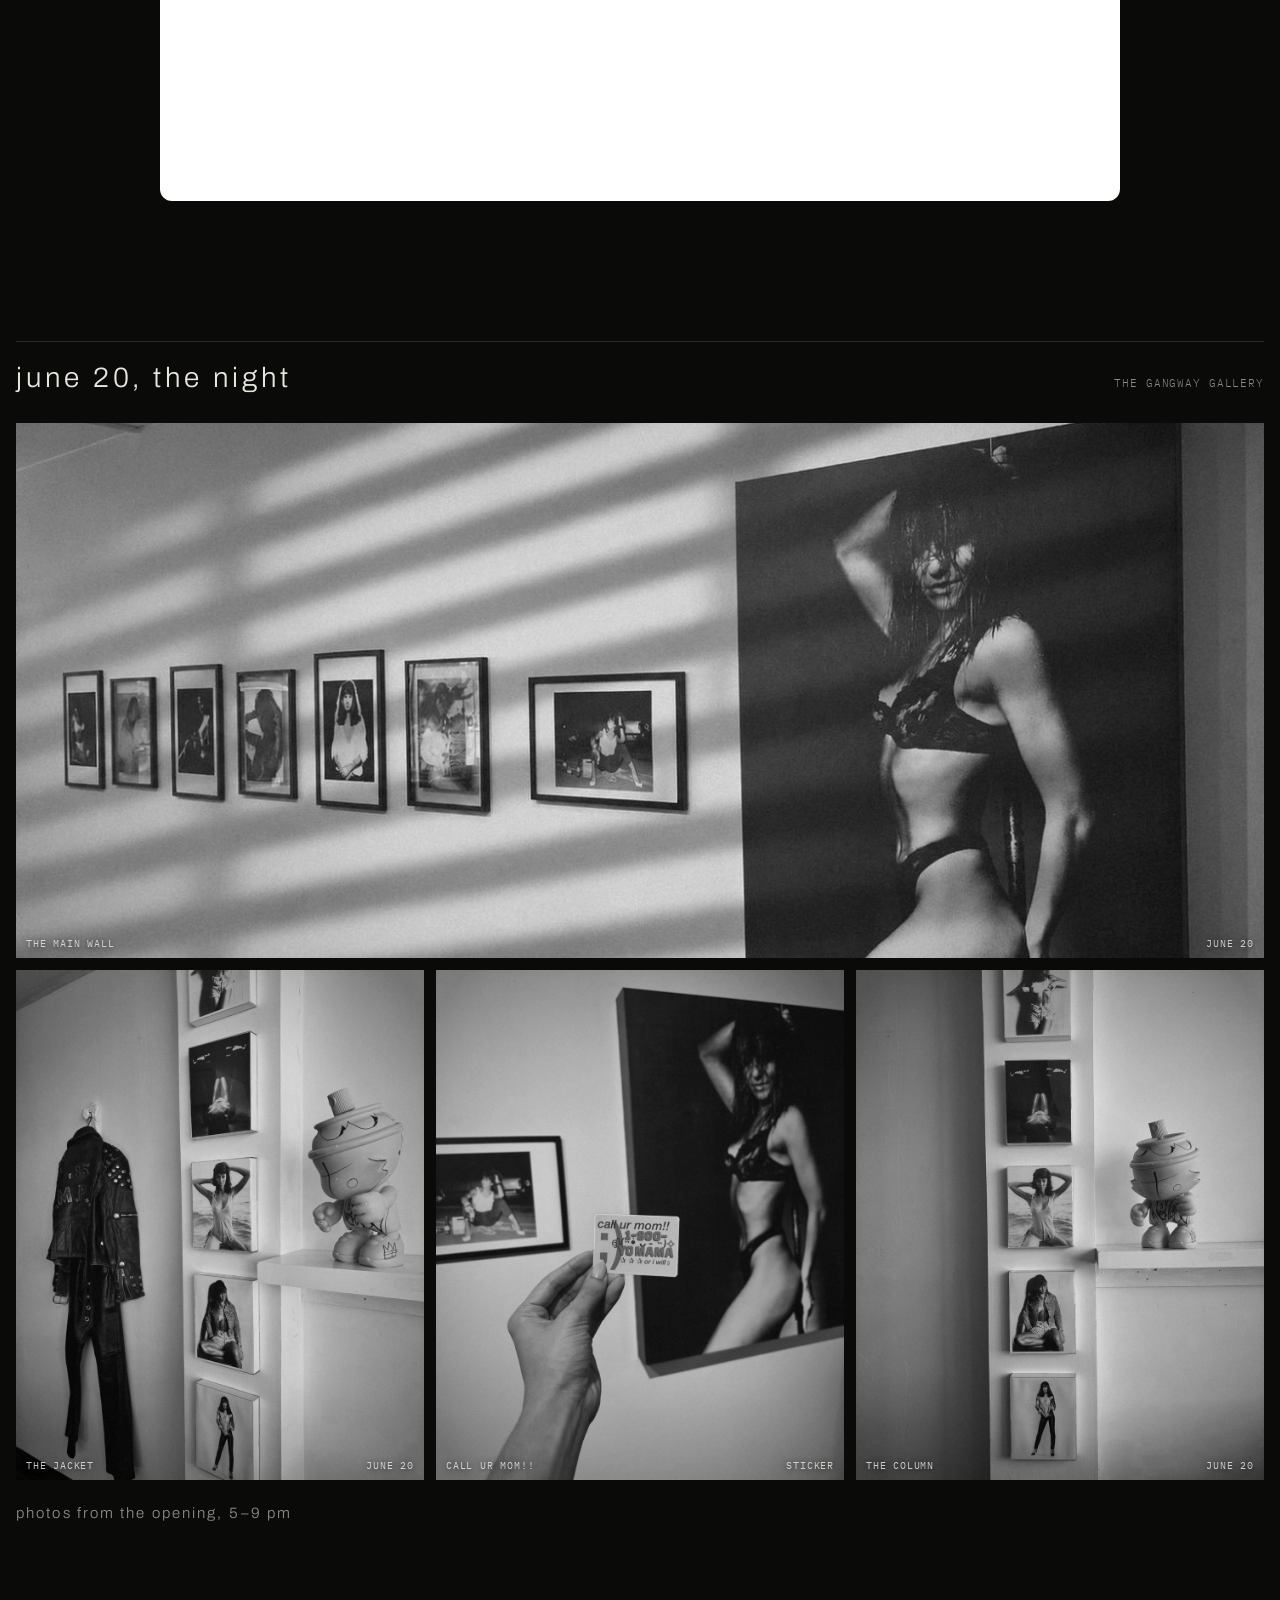
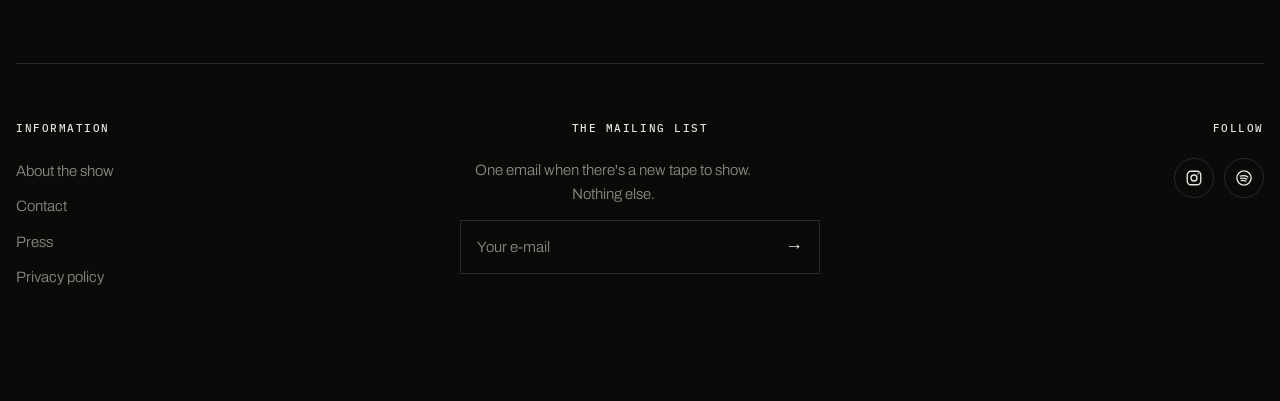
==== commit 2739178c: "Footer: remove TikTok and YouTube, open Instagram and Spotify in a new tab" ====
--- a/index.html
+++ b/index.html
@@ -312,31 +312,20 @@
             <div class="follow">
               <h3>follow</h3>
               <div class="social">
-                <a href="https://www.instagram.com/askmeaboutmymom/" aria-label="Instagram"
+                <a
+                  href="https://www.instagram.com/askmeaboutmymom/"
+                  target="_blank"
+                  rel="noopener"
+                  aria-label="Instagram"
                   ><svg viewBox="0 0 24 24" fill="none" stroke="currentColor" stroke-width="1.8">
                     <rect x="3" y="3" width="18" height="18" rx="5" />
                     <circle cx="12" cy="12" r="4" />
                     <circle cx="17.5" cy="6.5" r="1" fill="currentColor" stroke="none" /></svg
                 ></a>
-                <a href="#" aria-label="TikTok"
-                  ><svg
-                    viewBox="0 0 24 24"
-                    fill="none"
-                    stroke="currentColor"
-                    stroke-width="1.8"
-                    stroke-linecap="round"
-                    stroke-linejoin="round"
-                  >
-                    <path d="M14 3v11.5a3.5 3.5 0 1 1-3.5-3.5" />
-                    <path d="M14 3c.5 2.8 2.4 4.5 5 4.7" /></svg
-                ></a>
-                <a href="#" aria-label="YouTube"
-                  ><svg viewBox="0 0 24 24" fill="none" stroke="currentColor" stroke-width="1.8">
-                    <rect x="2.5" y="5.5" width="19" height="13" rx="4" />
-                    <path d="M10 9.2v5.6l4.8-2.8z" fill="currentColor" stroke="none" /></svg
-                ></a>
                 <a
                   href="https://open.spotify.com/artist/2UXXBKdo0RpJl8Ia6xg3wf"
+                  target="_blank"
+                  rel="noopener"
                   aria-label="Spotify"
                   ><svg
                     viewBox="0 0 24 24"
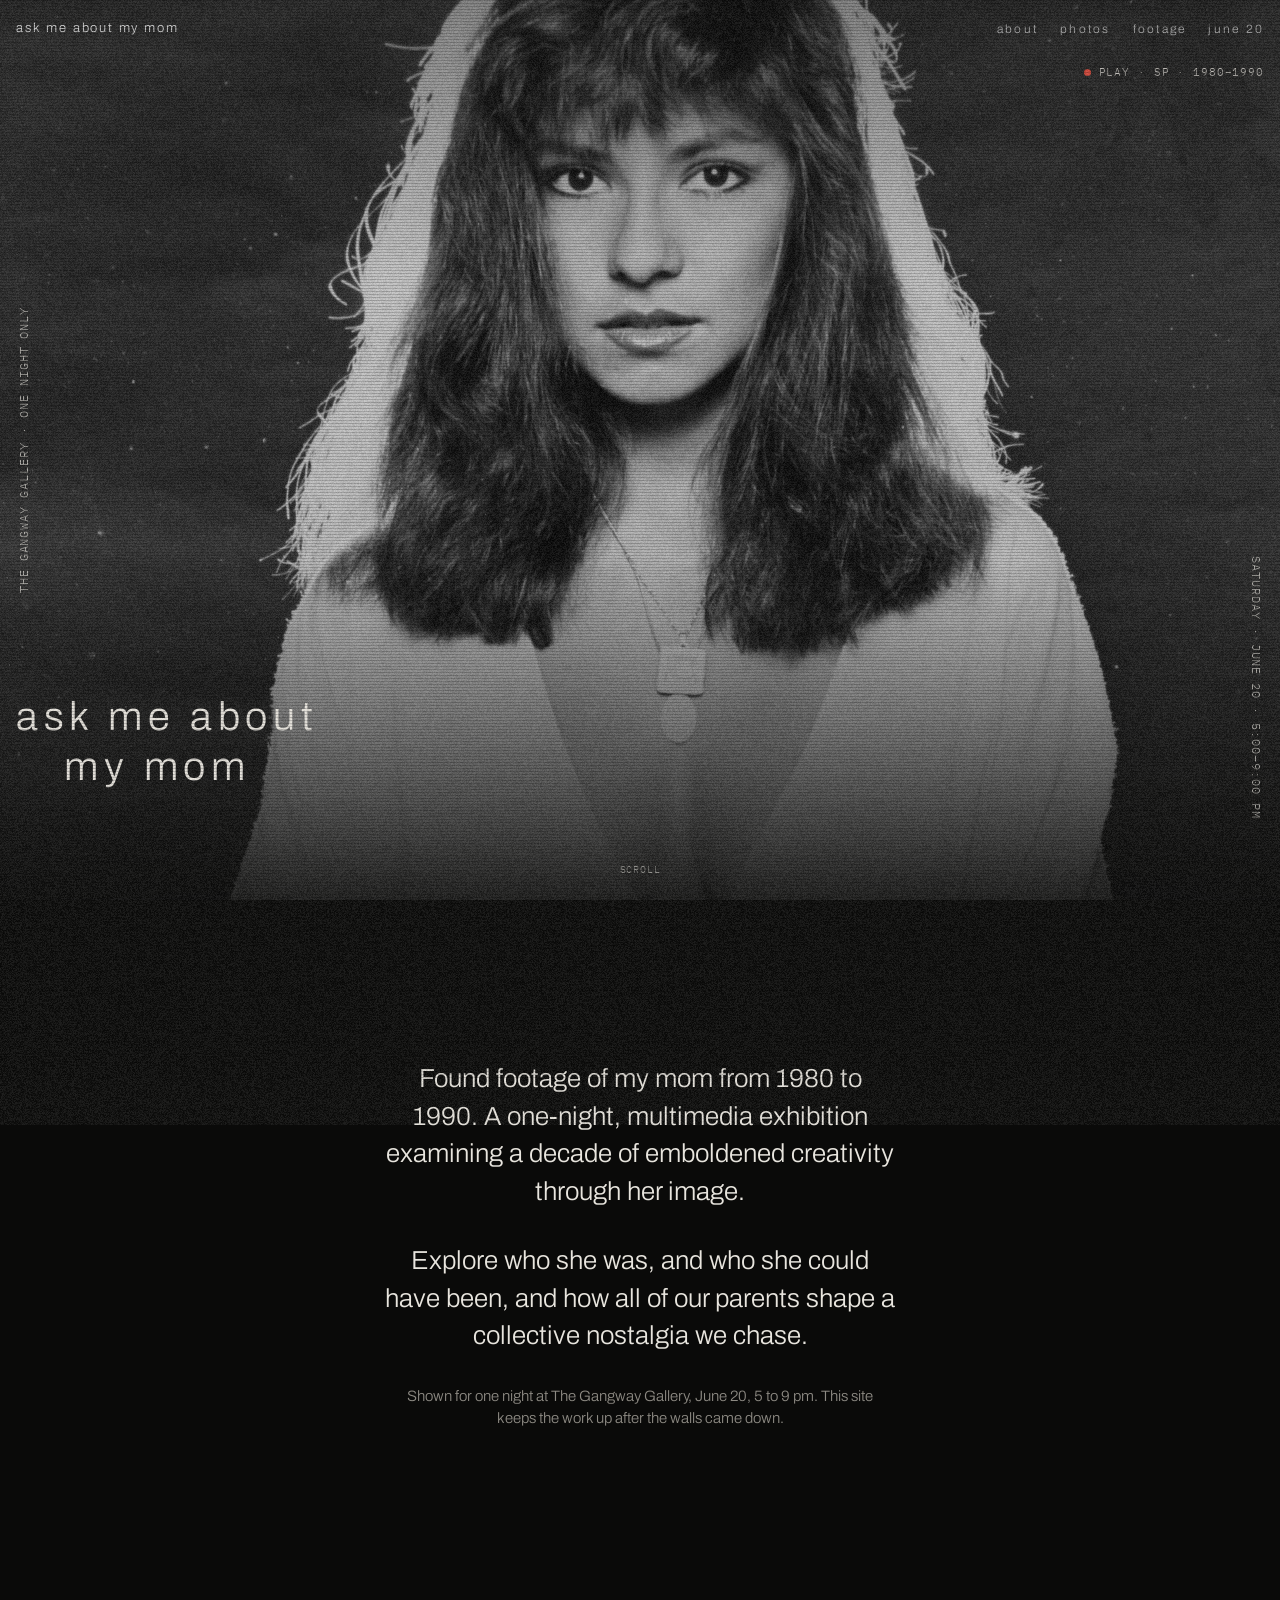
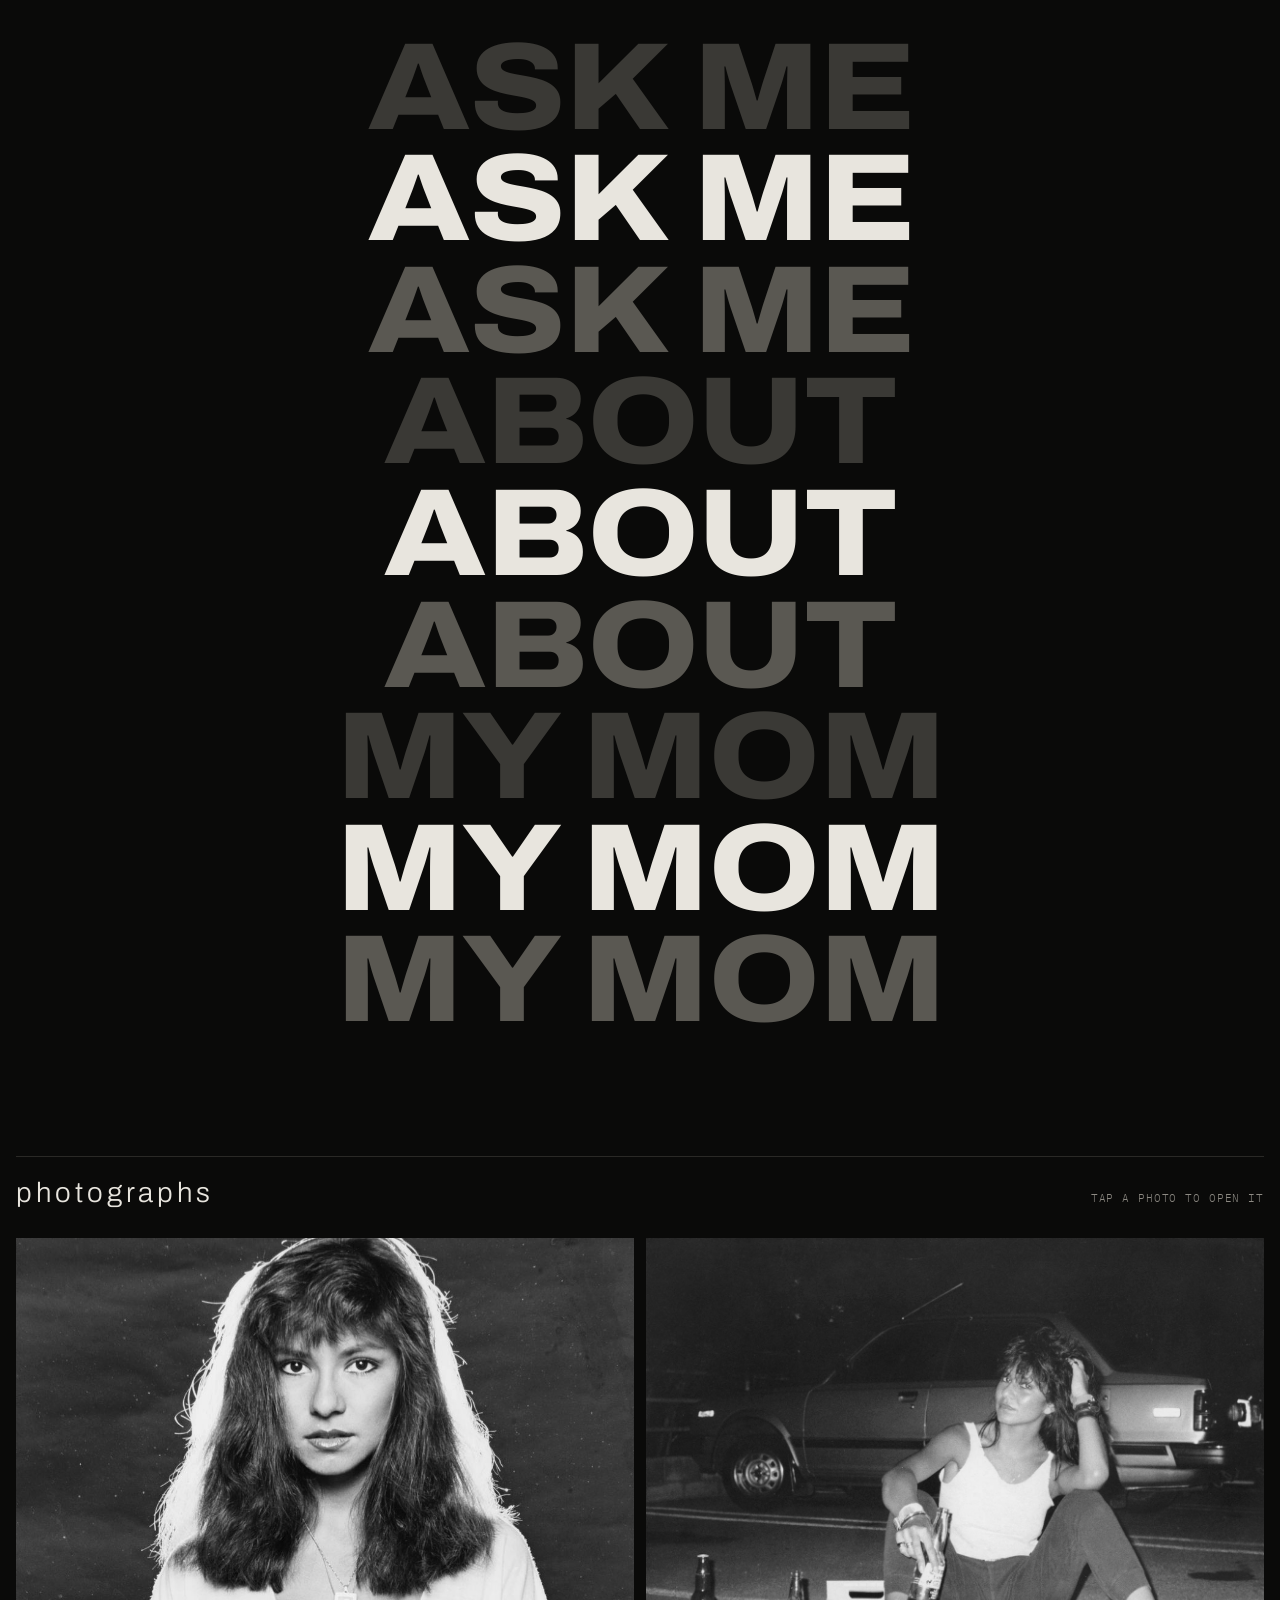
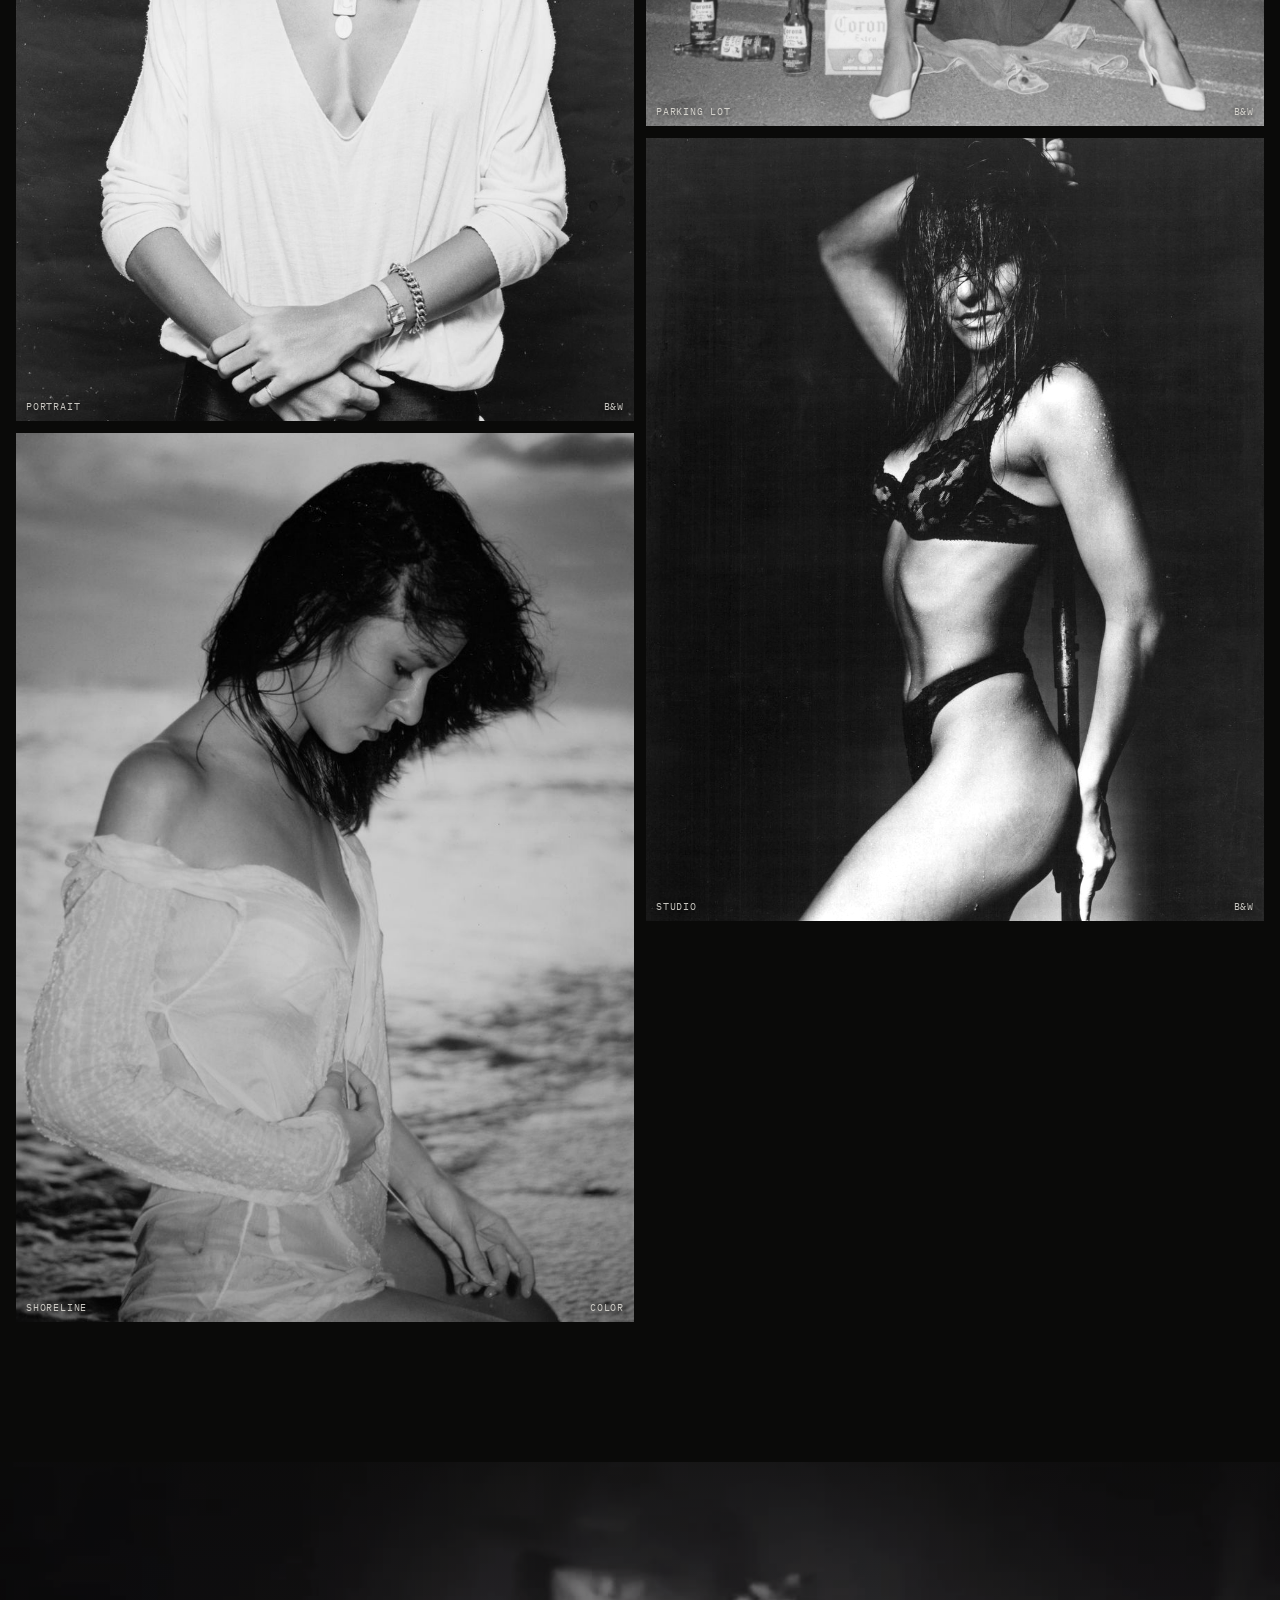
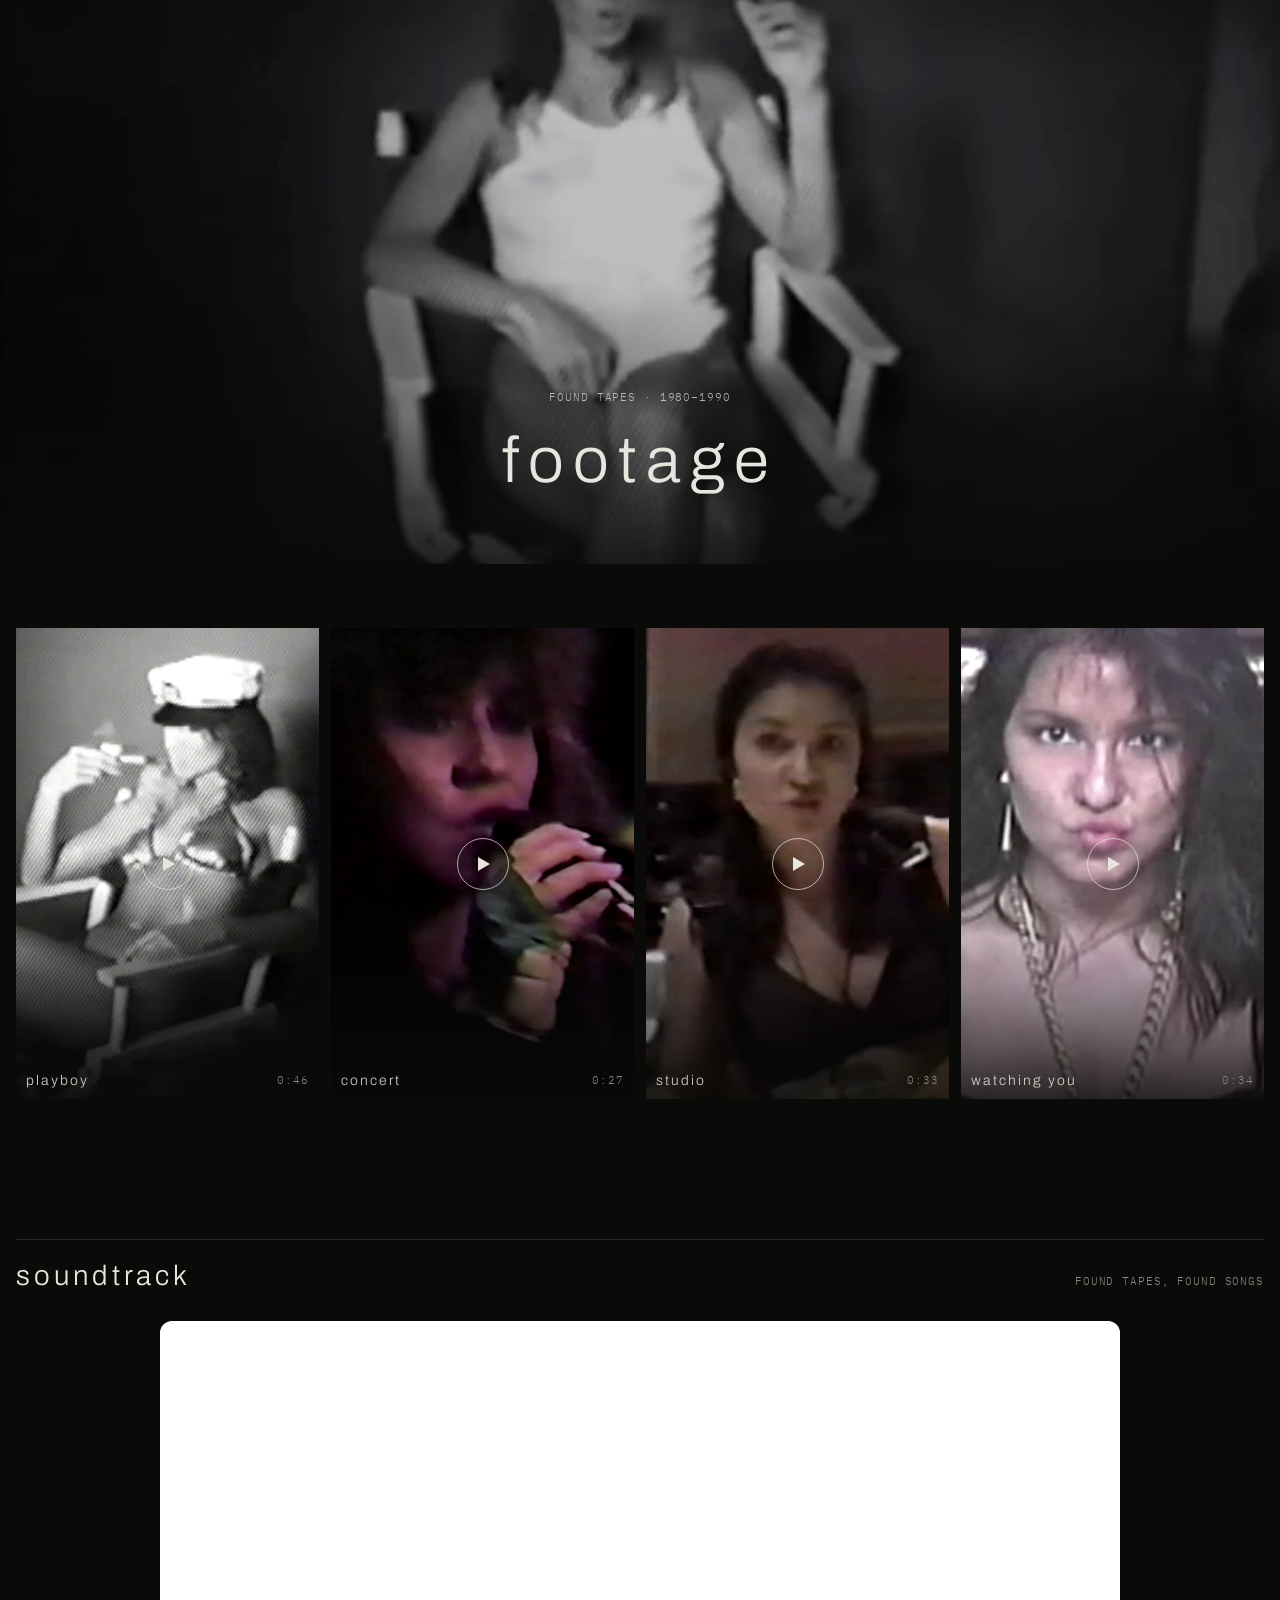
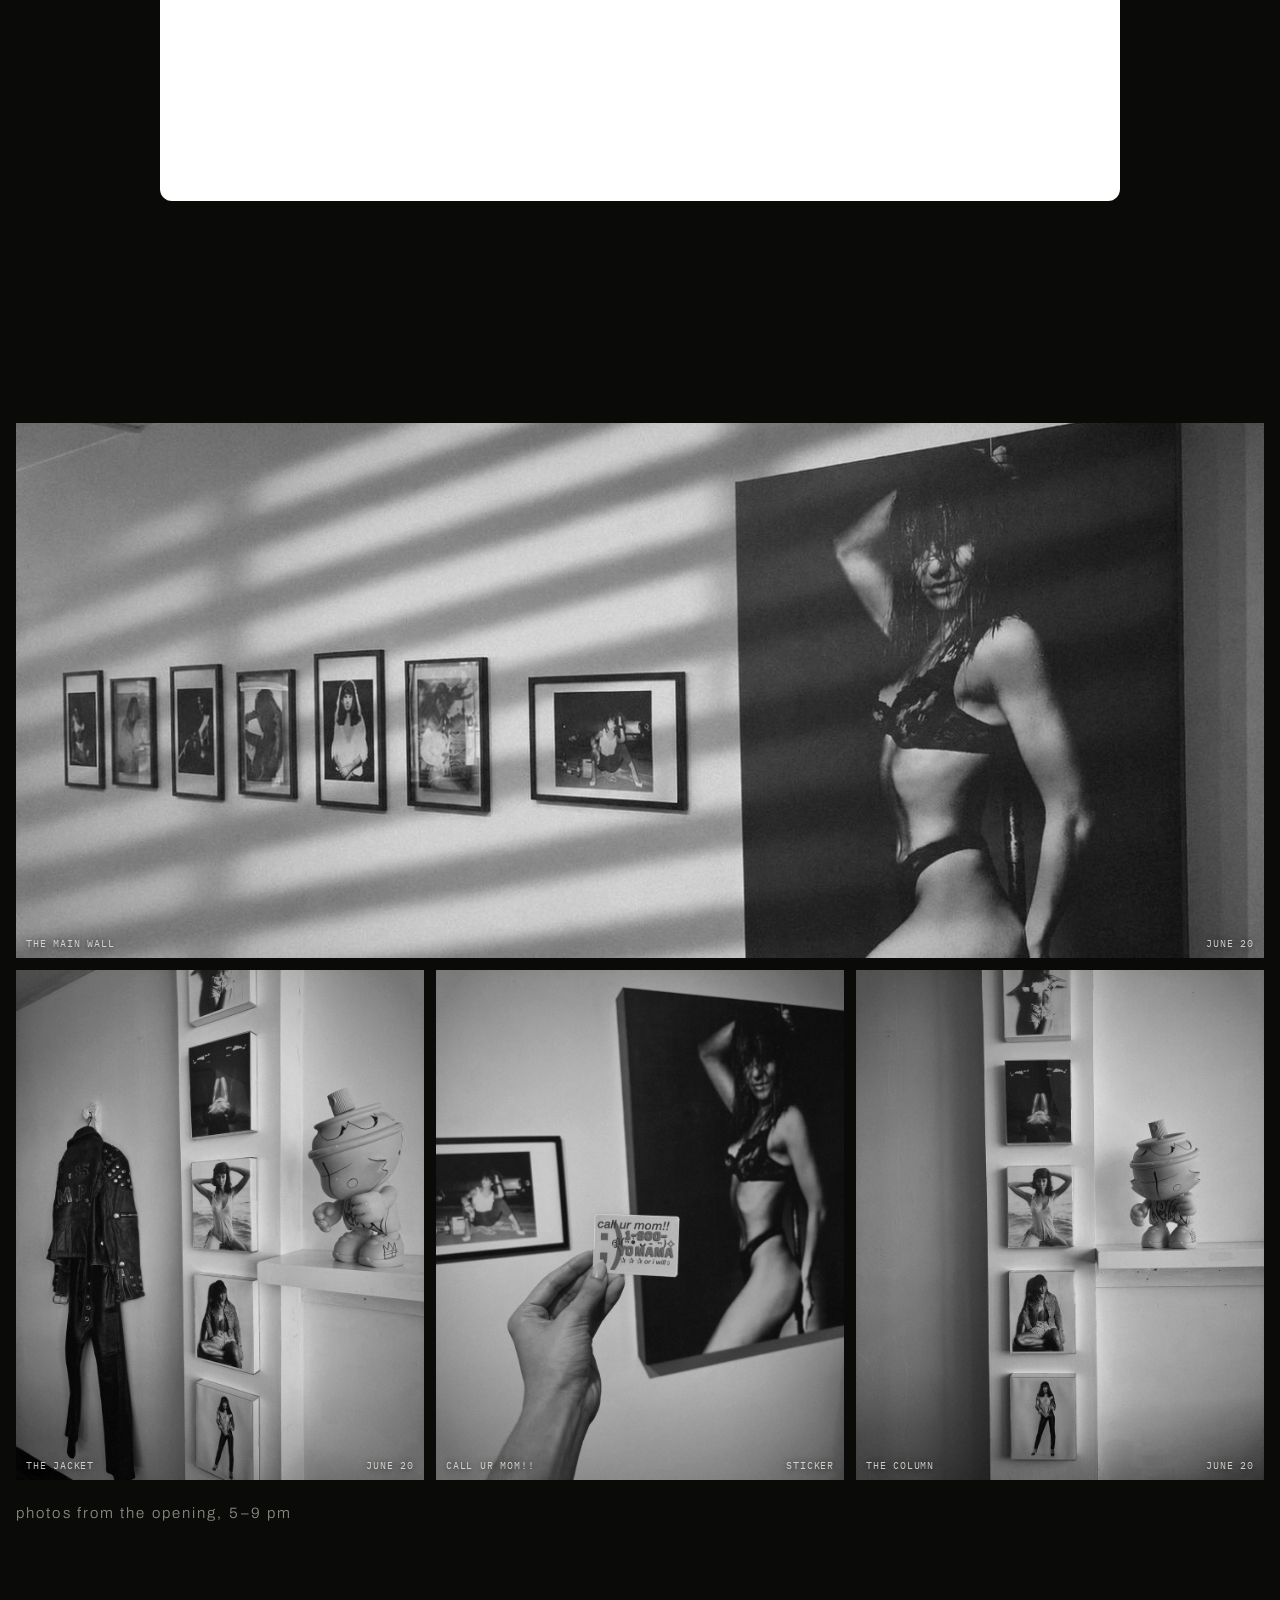
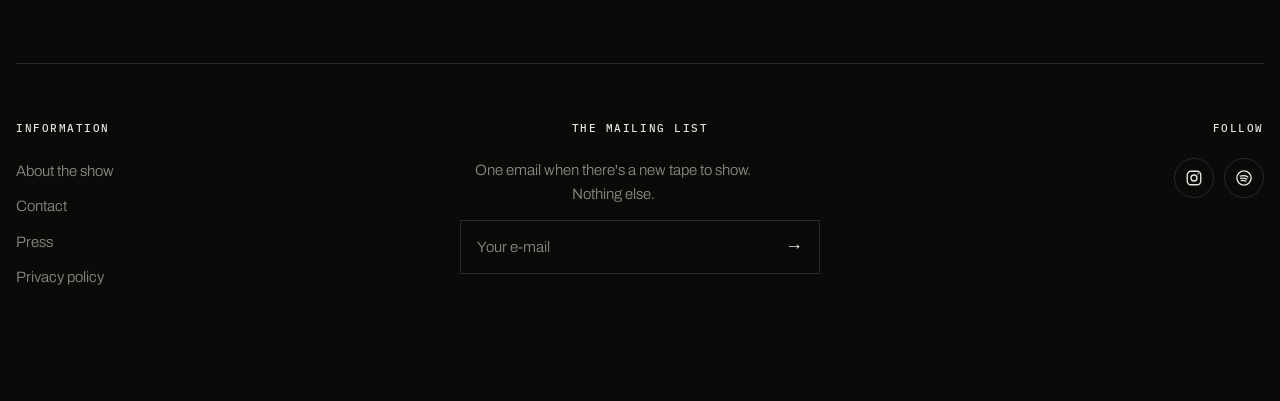
==== commit 30c1a208: "Footage banner: show a still until the video plays, retry autoplay on first tap" ====
--- a/index.html
+++ b/index.html
@@ -161,6 +161,7 @@
         <video
           id="bannerVideo"
           data-src="media/video/banner.mp4"
+          data-poster="media/video/banner-poster.jpg"
           muted
           loop
           playsinline
--- a/css/style.css
+++ b/css/style.css
@@ -57,7 +57,8 @@
 /* grain + scanlines */
 .grain {
   position: fixed;
-  inset: -12%;
+  /* extra overscan so the grain still covers the screen while iPhone Safari's toolbars slide in and out */
+  inset: -25%;
   z-index: 50;
   pointer-events: none;
   opacity: 0.09;
@@ -67,7 +68,7 @@
 }
 .scan {
   position: fixed;
-  inset: 0;
+  inset: -20vh 0;
   z-index: 49;
   pointer-events: none;
   background: repeating-linear-gradient(to bottom, rgba(0, 0, 0, 0.18) 0 1px, transparent 1px 3px);
@@ -396,26 +397,37 @@
 /* footage: full-width banner */
 .tape-banner {
   position: relative;
+  isolation: isolate;
   height: min(78vh, 62vw);
   min-height: 360px;
   overflow: hidden;
   background: var(--ink-2);
   margin-bottom: clamp(32px, 5vw, 64px);
 }
+@media (max-width: 720px) {
+  /* phones: let the footage run tall instead of a thin strip */
+  .tape-banner {
+    height: 72svh;
+    min-height: 460px;
+    max-height: 720px;
+  }
+}
 .tape-banner video {
   opacity: 0;
   transition: opacity 1.6s ease;
   position: absolute;
-  inset: 0;
-  width: 100%;
-  height: 100%;
+  /* bleed a few pixels past the edges; the banner clips them. On iPhone the video and the
+     dark overlay can round to different pixel edges, which leaves a light hairline. */
+  inset: -3px;
+  width: calc(100% + 6px);
+  height: calc(100% + 6px);
   object-fit: cover;
   filter: saturate(0.8) contrast(1.05);
 }
 .tape-banner::after {
   content: '';
   position: absolute;
-  inset: 0;
+  inset: -3px;
   background:
     linear-gradient(to bottom, rgba(10, 10, 9, 0.55), transparent 30%, transparent 60%, rgba(10, 10, 9, 0.85)),
     rgba(10, 10, 9, 0.25);
@@ -782,9 +794,10 @@
 /* ---------- scroll effects (only when motion is allowed; see .fx in script) ---------- */
 #dust {
   position: fixed;
-  inset: 0;
+  top: 0;
+  left: 0;
   width: 100%;
-  height: 100%;
+  height: 100lvh;
   z-index: 48;
   pointer-events: none;
 }
